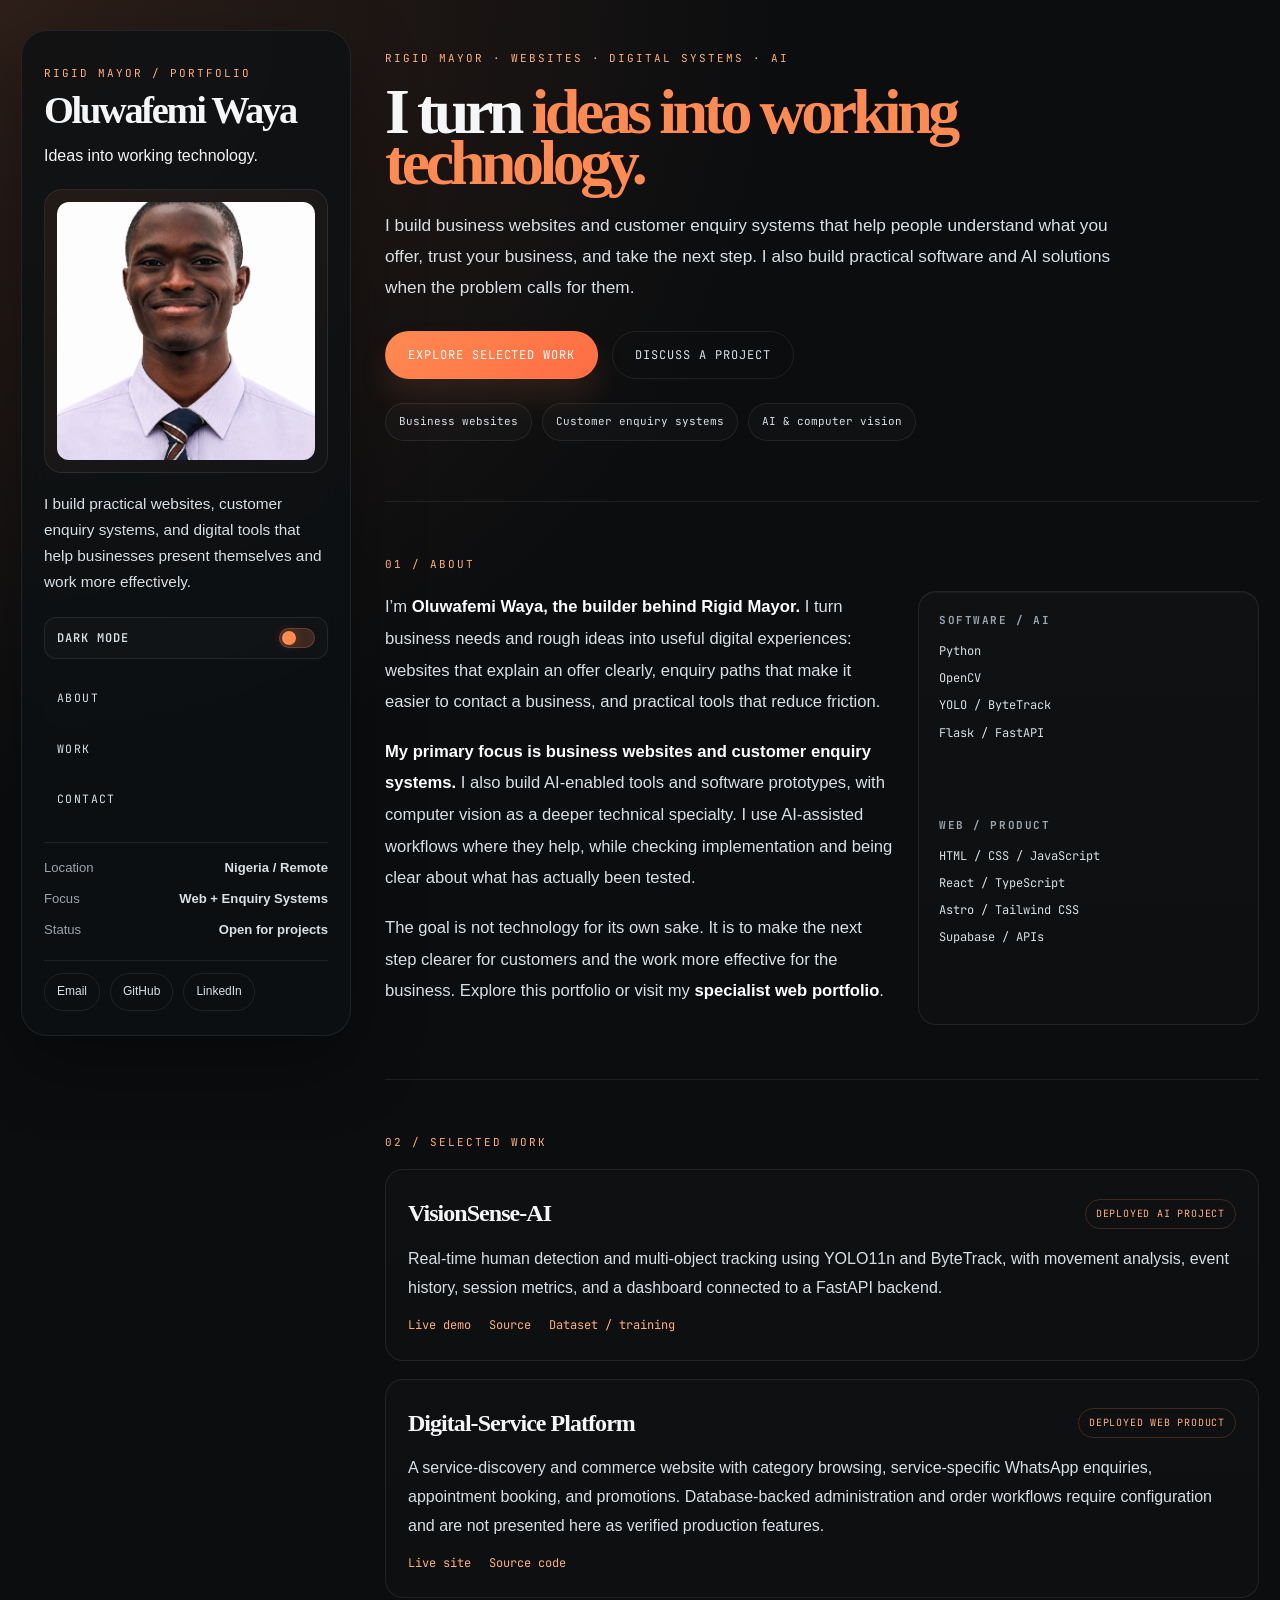
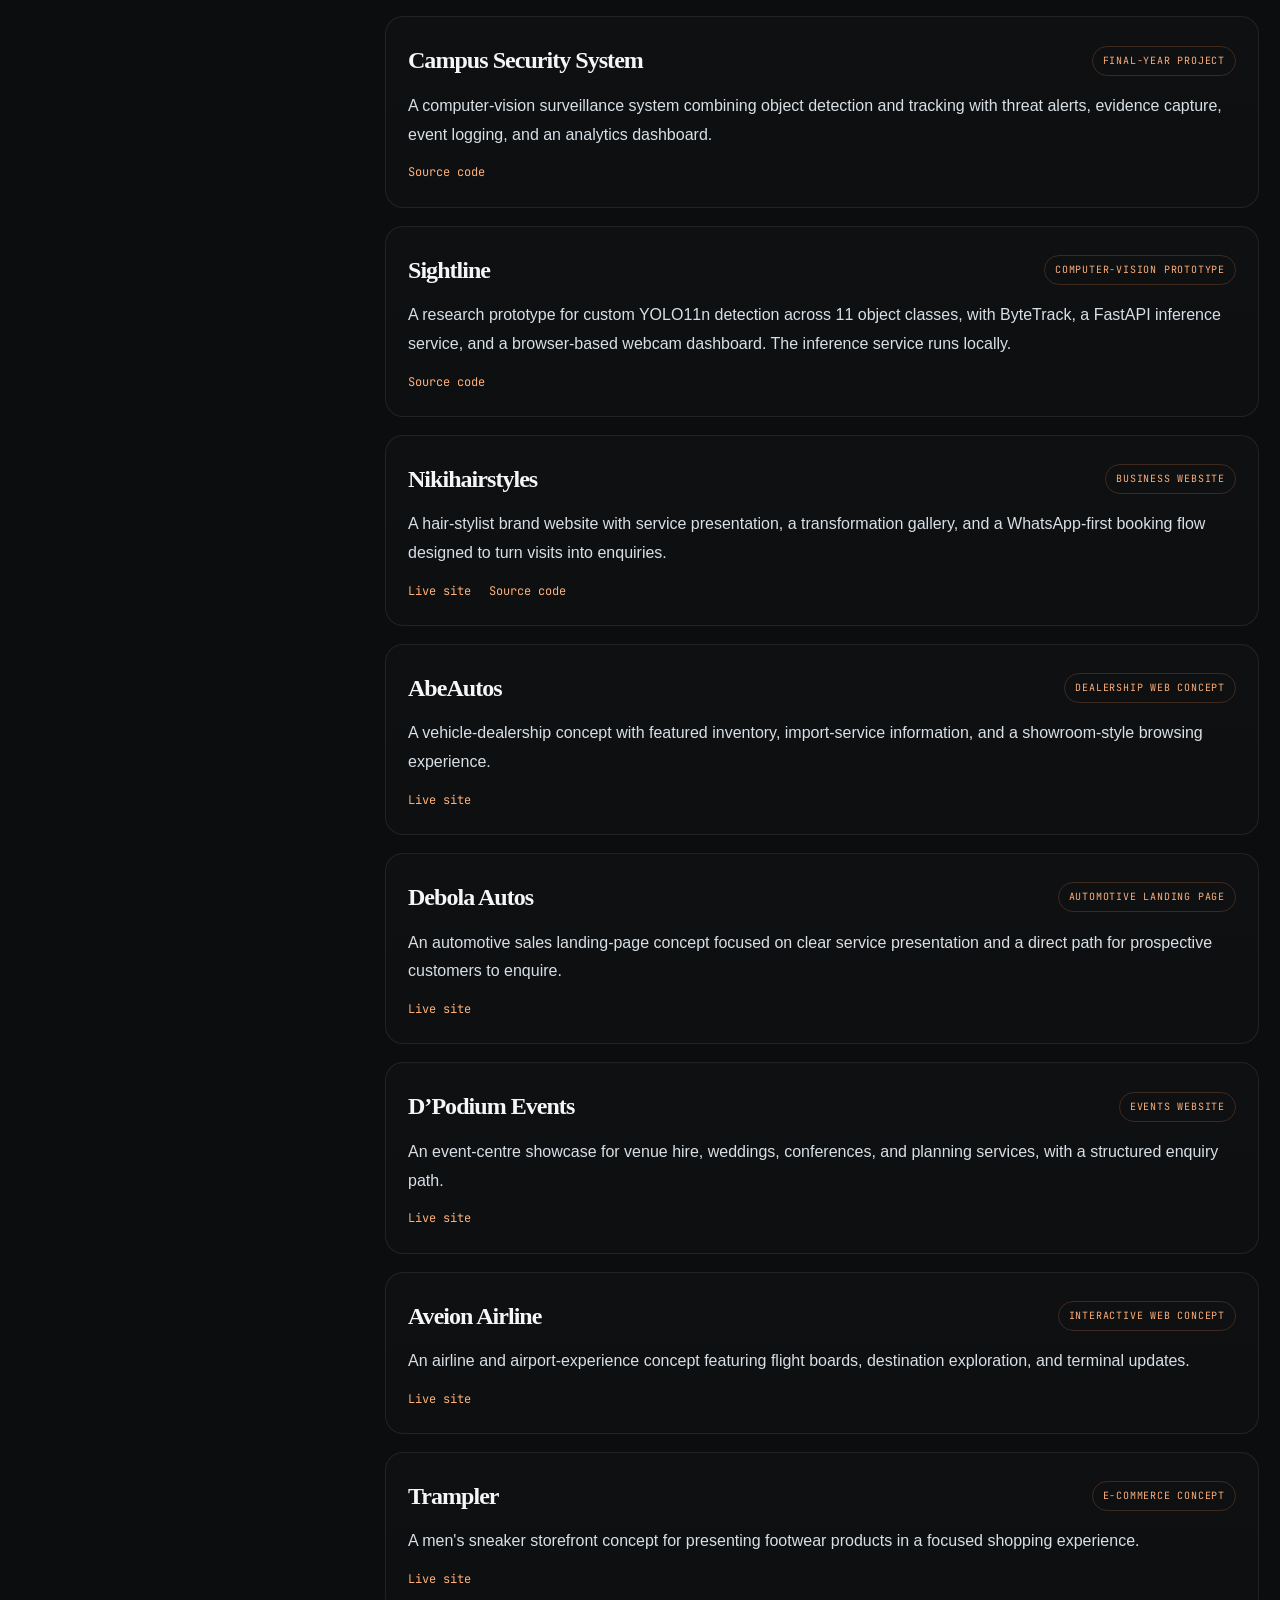
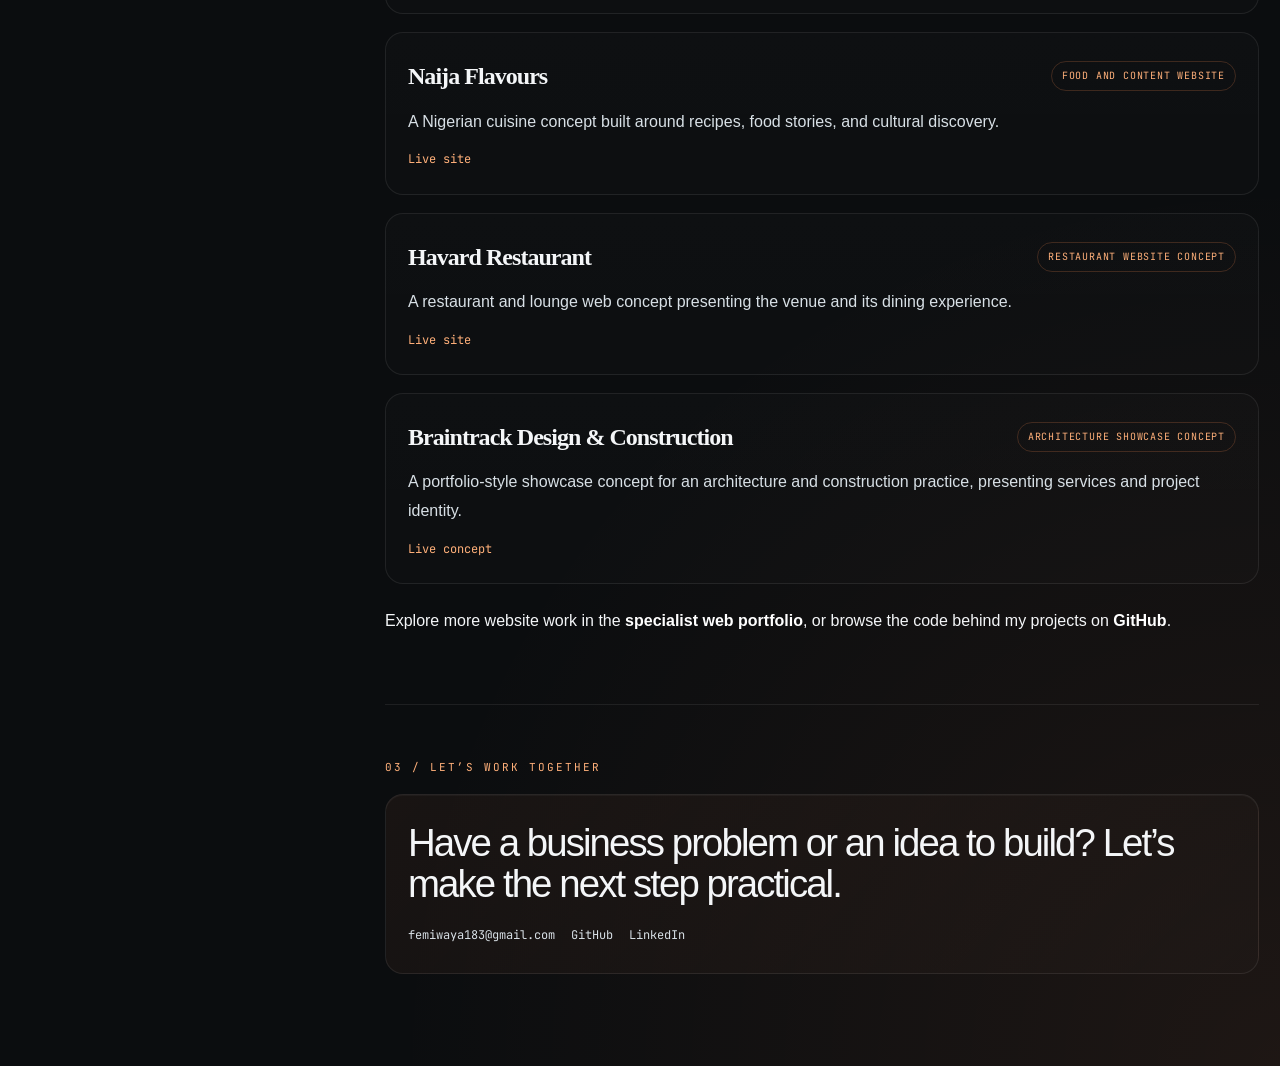
==== index.html @ 667a8fa6 "Refine Rigid Mayor portfolio positioning and brand identity" ====
<!DOCTYPE html>
<html lang="en">
<head>
<meta charset="UTF-8">
<meta name="viewport" content="width=device-width, initial-scale=1.0">
<title>Oluwafemi Waya — Rigid Mayor</title>
<meta name="description" content="Rigid Mayor by Oluwafemi Waya. Practical business websites, customer enquiry systems, automation, and AI-powered software. Ideas into working technology.">
<meta name="theme-color" content="#101113">
<meta property="og:title" content="Rigid Mayor — Ideas into working technology">
<meta property="og:description" content="Business websites, customer enquiry systems, and practical AI software built to solve real problems.">
<meta property="og:type" content="website">
<meta property="og:url" content="https://bloody-noodles.github.io/Rigid-Mayor/">
<link rel="preconnect" href="https://fonts.googleapis.com">
<link rel="preconnect" href="https://fonts.gstatic.com" crossorigin>
<link href="https://fonts.googleapis.com/css2?family=DM+Sans:wght@400;500;600;700;800&family=Space+Grotesk:wght@400;500;600;700&family=JetBrains+Mono:wght@400;500;700&display=swap" rel="stylesheet">
<link rel="stylesheet" href="style.css">
</head>
<body>
  <div class="page-shell">
    <aside class="sidebar reveal">
      <div class="brand-wrap">
        <span class="brand-kicker">Rigid Mayor / Portfolio</span>
        <h1>Oluwafemi Waya</h1>
        <p class="brand-tagline">Ideas into working technology.</p>
      </div>

      <div class="portrait-wrap">
        <img src="file_000000000d8882438aef3fe6b892262a.png" alt="Portrait of Oluwafemi Waya">
      </div>

      <p class="bio">I build practical websites, customer enquiry systems, and digital tools that help businesses present themselves and work more effectively.</p>

      <button class="theme-toggle" type="button" aria-label="Toggle light and dark mode" aria-pressed="false">
        <span class="toggle-label">Dark mode</span>
        <span class="toggle-indicator" aria-hidden="true"></span>
      </button>

      <nav class="side-nav" aria-label="Main navigation">
        <a href="#about">About</a>
        <a href="#work">Work</a>
        <a href="#contact">Contact</a>
      </nav>

      <div class="meta-list">
        <div><span>Location</span><strong>Nigeria / Remote</strong></div>
        <div><span>Focus</span><strong>Web + Enquiry Systems</strong></div>
        <div><span>Status</span><strong>Open for projects</strong></div>
      </div>

      <div class="social-links">
        <a href="mailto:femiwaya183@gmail.com">Email</a>
        <a href="https://github.com/Bloody-noodles" target="_blank" rel="noreferrer">GitHub</a>
        <a href="https://www.linkedin.com/in/oluwafemi-waya-1219a13a2" target="_blank" rel="noreferrer">LinkedIn</a>
      </div>
    </aside>

    <main class="content">
      <section class="hero reveal" id="top">
        <p class="eyebrow">Rigid Mayor · Websites · Digital systems · AI</p>
        <h2>I turn <span class="accent">ideas into working technology.</span></h2>
        <p class="lead">I build business websites and customer enquiry systems that help people understand what you offer, trust your business, and take the next step. I also build practical software and AI solutions when the problem calls for them.</p>
        <div class="cta-row">
          <a class="btn" href="#work">Explore selected work</a>
          <a class="btn secondary" href="#contact">Discuss a project</a>
        </div>
        <div class="focus-row">
          <span>Business websites</span>
          <span>Customer enquiry systems</span>
          <span>AI & computer vision</span>
        </div>
      </section>

      <section id="about" class="reveal">
        <p class="section-tag">01 / About</p>
        <div class="about-grid">
          <div class="about-copy">
            <p>I’m <strong>Oluwafemi Waya, the builder behind Rigid Mayor.</strong> I turn business needs and rough ideas into useful digital experiences: websites that explain an offer clearly, enquiry paths that make it easier to contact a business, and practical tools that reduce friction.</p>
            <p><strong>My primary focus is business websites and customer enquiry systems.</strong> I also build AI-enabled tools and software prototypes, with computer vision as a deeper technical specialty. I use AI-assisted workflows where they help, while checking implementation and being clear about what has actually been tested.</p>
            <p>The goal is not technology for its own sake. It is to make the next step clearer for customers and the work more effective for the business. Explore this portfolio or visit my <a href="https://oluwafemi-murex.vercel.app/" target="_blank" rel="noreferrer"><strong>specialist web portfolio</strong></a>.</p>
          </div>

          <div class="stack-card">
            <div>
              <h3>Software / AI</h3>
              <ul>
                <li>Python</li>
                <li>OpenCV</li>
                <li>YOLO / ByteTrack</li>
                <li>Flask / FastAPI</li>
              </ul>
            </div>
            <div>
              <h3>Web / Product</h3>
              <ul>
                <li>HTML / CSS / JavaScript</li>
                <li>React / TypeScript</li>
                <li>Astro / Tailwind CSS</li>
                <li>Supabase / APIs</li>
              </ul>
            </div>
          </div>
        </div>
      </section>

      <section id="work" class="reveal">
        <p class="section-tag">02 / Selected work</p>
        <div class="work-list">
          <article class="work-card">
            <div class="work-topline">
              <h3>VisionSense-AI</h3>
              <span>Deployed AI project</span>
            </div>
            <p>Real-time human detection and multi-object tracking using YOLO11n and ByteTrack, with movement analysis, event history, session metrics, and a dashboard connected to a FastAPI backend.</p>
            <div class="work-links">
              <a href="https://vision-sense-ai-wine.vercel.app/" target="_blank" rel="noreferrer">Live demo</a>
              <a href="https://github.com/Bloody-noodles/VisionSense-AI" target="_blank" rel="noreferrer">Source</a>
              <a href="https://github.com/Bloody-noodles/Person-Dataset" target="_blank" rel="noreferrer">Dataset / training</a>
            </div>
          </article>

          <article class="work-card">
            <div class="work-topline">
              <h3>Digital-Service Platform</h3>
              <span>Deployed web product</span>
            </div>
            <p>A service-discovery and commerce website with category browsing, service-specific WhatsApp enquiries, appointment booking, and promotions. Database-backed administration and order workflows require configuration and are not presented here as verified production features.</p>
            <div class="work-links">
              <a href="https://dee-faith-pride.vercel.app/" target="_blank" rel="noreferrer">Live site</a>
              <a href="https://github.com/Bloody-noodles/Digital-Service-Commercial-Website" target="_blank" rel="noreferrer">Source code</a>
            </div>
          </article>

          <article class="work-card">
            <div class="work-topline">
              <h3>Campus Security System</h3>
              <span>Final-year project</span>
            </div>
            <p>A computer-vision surveillance system combining object detection and tracking with threat alerts, evidence capture, event logging, and an analytics dashboard.</p>
            <div class="work-links">
              <a href="https://github.com/Bloody-noodles/RealTime_Campus_Security_System" target="_blank" rel="noreferrer">Source code</a>
            </div>
          </article>

          <article class="work-card">
            <div class="work-topline">
              <h3>Sightline</h3>
              <span>Computer-vision prototype</span>
            </div>
            <p>A research prototype for custom YOLO11n detection across 11 object classes, with ByteTrack, a FastAPI inference service, and a browser-based webcam dashboard. The inference service runs locally.</p>
            <div class="work-links">
              <a href="https://github.com/Bloody-noodles/Sightline" target="_blank" rel="noreferrer">Source code</a>
            </div>
          </article>

          <article class="work-card">
            <div class="work-topline">
              <h3>Nikihairstyles</h3>
              <span>Business website</span>
            </div>
            <p>A hair-stylist brand website with service presentation, a transformation gallery, and a WhatsApp-first booking flow designed to turn visits into enquiries.</p>
            <div class="work-links">
              <a href="https://nikkihair.netlify.app/" target="_blank" rel="noreferrer">Live site</a>
              <a href="https://github.com/Bloody-noodles/nikkihair" target="_blank" rel="noreferrer">Source code</a>
            </div>
          </article>

          <article class="work-card">
            <div class="work-topline">
              <h3>AbeAutos</h3>
              <span>Dealership web concept</span>
            </div>
            <p>A vehicle-dealership concept with featured inventory, import-service information, and a showroom-style browsing experience.</p>
            <div class="work-links">
              <a href="https://abegautos.lovable.app/" target="_blank" rel="noreferrer">Live site</a>
            </div>
          </article>

          <article class="work-card">
            <div class="work-topline">
              <h3>Debola Autos</h3>
              <span>Automotive landing page</span>
            </div>
            <p>An automotive sales landing-page concept focused on clear service presentation and a direct path for prospective customers to enquire.</p>
            <div class="work-links">
              <a href="https://debola-autos.netlify.app/" target="_blank" rel="noreferrer">Live site</a>
            </div>
          </article>

          <article class="work-card">
            <div class="work-topline">
              <h3>D’Podium Events</h3>
              <span>Events website</span>
            </div>
            <p>An event-centre showcase for venue hire, weddings, conferences, and planning services, with a structured enquiry path.</p>
            <div class="work-links">
              <a href="https://dpodium.netlify.app/" target="_blank" rel="noreferrer">Live site</a>
            </div>
          </article>

          <article class="work-card">
            <div class="work-topline">
              <h3>Aveion Airline</h3>
              <span>Interactive web concept</span>
            </div>
            <p>An airline and airport-experience concept featuring flight boards, destination exploration, and terminal updates.</p>
            <div class="work-links">
              <a href="https://aveion-airline.netlify.app/" target="_blank" rel="noreferrer">Live site</a>
            </div>
          </article>

          <article class="work-card">
            <div class="work-topline">
              <h3>Trampler</h3>
              <span>E-commerce concept</span>
            </div>
            <p>A men's sneaker storefront concept for presenting footwear products in a focused shopping experience.</p>
            <div class="work-links">
              <a href="https://trampler.netlify.app/" target="_blank" rel="noreferrer">Live site</a>
            </div>
          </article>

          <article class="work-card">
            <div class="work-topline">
              <h3>Naija Flavours</h3>
              <span>Food and content website</span>
            </div>
            <p>A Nigerian cuisine concept built around recipes, food stories, and cultural discovery.</p>
            <div class="work-links">
              <a href="https://naija-flavours.netlify.app/" target="_blank" rel="noreferrer">Live site</a>
            </div>
          </article>

          <article class="work-card">
            <div class="work-topline">
              <h3>Havard Restaurant</h3>
              <span>Restaurant website concept</span>
            </div>
            <p>A restaurant and lounge web concept presenting the venue and its dining experience.</p>
            <div class="work-links">
              <a href="https://havardresturant.netlify.app/" target="_blank" rel="noreferrer">Live site</a>
            </div>
          </article>

          <article class="work-card">
            <div class="work-topline">
              <h3>Braintrack Design & Construction</h3>
              <span>Architecture showcase concept</span>
            </div>
            <p>A portfolio-style showcase concept for an architecture and construction practice, presenting services and project identity.</p>
            <div class="work-links">
              <a href="https://braintrack-architect-showcase.lovable.app/" target="_blank" rel="noreferrer">Live concept</a>
            </div>
          </article>
        </div>
        <p class="about-copy" style="margin-top: 1.5rem;">Explore more website work in the <a href="https://oluwafemi-murex.vercel.app/" target="_blank" rel="noreferrer"><strong>specialist web portfolio</strong></a>, or browse the code behind my projects on <a href="https://github.com/Bloody-noodles" target="_blank" rel="noreferrer"><strong>GitHub</strong></a>.</p>
      </section>

      <section id="contact" class="reveal">
        <p class="section-tag">03 / Let’s work together</p>
        <div class="contact-box">
          <div>
            <p class="contact-head">Have a business problem or an idea to build? Let’s make the next step practical.</p>
          </div>
          <div class="contact-links">
            <a href="mailto:femiwaya183@gmail.com">femiwaya183@gmail.com</a>
            <a href="https://github.com/Bloody-noodles" target="_blank" rel="noreferrer">GitHub</a>
            <a href="https://www.linkedin.com/in/oluwafemi-waya-1219a13a2" target="_blank" rel="noreferrer">LinkedIn</a>
          </div>
        </div>
      </section>
    </main>
  </div>

  <script>
    const revealItems = document.querySelectorAll('.reveal');
    const observer = new IntersectionObserver((entries) => {
      entries.forEach((entry) => {
        if (entry.isIntersecting) {
          entry.target.classList.add('visible');
          observer.unobserve(entry.target);
        }
      });
    }, { threshold: 0.15 });

    revealItems.forEach((item) => observer.observe(item));

    const navLinks = document.querySelectorAll('.side-nav a');
    const sections = document.querySelectorAll('main section[id]');
    const navObserver = new IntersectionObserver((entries) => {
      entries.forEach((entry) => {
        if (!entry.isIntersecting) return;
        navLinks.forEach((link) => {
          const active = link.getAttribute('href') === '#' + entry.target.id;
          link.classList.toggle('active', active);
        });
      });
    }, { threshold: 0.45, rootMargin: '-15% 0px -35% 0px' });

    sections.forEach((section) => navObserver.observe(section));

    const themeToggle = document.querySelector('.theme-toggle');
    const toggleLabel = document.querySelector('.toggle-label');

    const applyTheme = (theme) => {
      const isLight = theme === 'light';
      document.body.dataset.theme = theme;
      themeToggle.setAttribute('aria-pressed', String(isLight));
      toggleLabel.textContent = isLight ? 'Light mode' : 'Dark mode';
      localStorage.setItem('portfolio-theme', theme);
    };

    const savedTheme = localStorage.getItem('portfolio-theme');
    applyTheme(savedTheme || 'dark');

    themeToggle.addEventListener('click', () => {
      const nextTheme = document.body.dataset.theme === 'light' ? 'dark' : 'light';
      applyTheme(nextTheme);
    });
  </script>
</body>
</html>
---- style.css ----
* {
  box-sizing: border-box;
}

:root {
  --bg: #0b0d0f;
  --bg-2: #11171a;
  --panel: #141b1f;
  --panel-soft: #1b2329;
  --line: rgba(255, 255, 255, 0.08);
  --text: #f4f6f8;
  --text-soft: #d8e0e6;
  --text-faint: #9aa5af;
  --accent: #ff8a52;
  --accent-strong: #ffb07a;
  --shadow: rgba(0, 0, 0, 0.34);
  --mono: 'JetBrains Mono', monospace;
  --sans: 'Manrope', sans-serif;
  --display: 'Cormorant Garamond', serif;
}

body[data-theme='light'] {
  --bg: #f5efe9;
  --bg-2: #f8f3ee;
  --panel: #f9f4ef;
  --panel-soft: #f3eadf;
  --line: rgba(53, 39, 28, 0.1);
  --text: #1d1a18;
  --text-soft: #403a35;
  --text-faint: #726a64;
  --accent: #d3632b;
  --accent-strong: #b9895a;
  --shadow: rgba(62, 40, 24, 0.12);
}

html {
  scroll-behavior: smooth;
}

body {
  margin: 0;
  font-family: var(--sans);
  background:
    radial-gradient(circle at top left, rgba(255, 138, 82, 0.14), transparent 18%),
    radial-gradient(circle at bottom right, rgba(255, 138, 82, 0.08), transparent 20%),
    var(--bg);
  color: var(--text);
  line-height: 1.6;
  transition: background 0.25s ease, color 0.25s ease;
}

a {
  color: inherit;
  text-decoration: none;
}

img {
  max-width: 100%;
  display: block;
}

::selection {
  background: rgba(255, 138, 82, 0.35);
  color: white;
}

.page-shell {
  width: min(1360px, calc(100% - 42px));
  margin: 30px auto;
  display: grid;
  grid-template-columns: 330px minmax(0, 1fr);
  gap: 34px;
}

.sidebar {
  position: sticky;
  top: 28px;
  height: fit-content;
  padding: 28px 22px 24px;
  background: rgba(13, 17, 19, 0.8);
  border: 1px solid var(--line);
  border-radius: 26px;
  box-shadow: 0 28px 70px var(--shadow);
  backdrop-filter: blur(12px);
  transition: background 0.25s ease, border-color 0.25s ease;
}

body[data-theme='light'] .sidebar {
  background: rgba(255, 255, 255, 0.42);
}

.brand-wrap {
  margin-bottom: 20px;
}

.brand-kicker {
  display: inline-block;
  margin-bottom: 10px;
  color: var(--accent-strong);
  font-size: 11px;
  letter-spacing: 0.18em;
  text-transform: uppercase;
  font-family: var(--mono);
}

.brand-wrap h1 {
  margin: 0;
  font-size: clamp(2.4rem, 2.3vw, 3.1rem);
  line-height: 0.9;
  letter-spacing: -0.06em;
  font-family: var(--display);
  font-weight: 600;
}

.portrait-wrap {
  padding: 12px;
  border-radius: 18px;
  border: 1px solid var(--line);
  background: linear-gradient(135deg, rgba(255, 138, 82, 0.08), rgba(255, 255, 255, 0.02));
  margin-bottom: 18px;
}

.portrait-wrap img {
  width: 100%;
  aspect-ratio: 1;
  object-fit: cover;
  border-radius: 12px;
}

.bio {
  margin: 0 0 22px;
  color: var(--text-soft);
  font-size: 0.96rem;
  line-height: 1.7;
}

.theme-toggle {
  width: 100%;
  display: flex;
  align-items: center;
  justify-content: space-between;
  gap: 12px;
  margin: 0 0 18px;
  padding: 10px 12px;
  border: 1px solid var(--line);
  border-radius: 12px;
  background: rgba(255, 255, 255, 0.02);
  color: var(--text-soft);
  font: 600 12px/1 var(--mono);
  letter-spacing: 0.08em;
  text-transform: uppercase;
  cursor: pointer;
  transition: border-color 0.2s ease, transform 0.2s ease;
}

.theme-toggle:hover {
  border-color: rgba(255, 138, 82, 0.25);
  transform: translateY(-1px);
}

.toggle-indicator {
  position: relative;
  width: 36px;
  height: 20px;
  border-radius: 999px;
  background: rgba(255, 138, 82, 0.18);
  border: 1px solid rgba(255, 138, 82, 0.24);
}

.toggle-indicator::before {
  content: '';
  position: absolute;
  top: 2px;
  left: 2px;
  width: 14px;
  height: 14px;
  border-radius: 50%;
  background: var(--accent);
  box-shadow: 0 0 12px rgba(255, 138, 82, 0.25);
  transition: transform 0.2s ease;
}

body[data-theme='light'] .toggle-indicator::before {
  transform: translateX(15px);
}

.side-nav {
  display: flex;
  flex-direction: column;
  gap: 8px;
  margin-bottom: 22px;
}

.side-nav a {
  padding: 11px 12px;
  border-radius: 10px;
  color: var(--text-soft);
  border: 1px solid transparent;
  font-family: var(--mono);
  font-size: 11.5px;
  letter-spacing: 0.12em;
  text-transform: uppercase;
  transition: 0.2s ease;
}

.side-nav a:hover,
.side-nav a.active {
  color: white;
  border-color: rgba(255, 138, 82, 0.2);
  background: rgba(255, 138, 82, 0.03);
}

.meta-list {
  display: grid;
  gap: 10px;
  padding-top: 14px;
  border-top: 1px solid var(--line);
  margin-bottom: 20px;
}

.meta-list div {
  display: flex;
  justify-content: space-between;
  gap: 12px;
  font-size: 0.82rem;
  color: var(--text-faint);
}

.meta-list strong {
  color: var(--text-soft);
  font-weight: 600;
}

.social-links {
  display: flex;
  gap: 10px;
  flex-wrap: wrap;
  padding-top: 12px;
  border-top: 1px solid var(--line);
}

.social-links a {
  border: 1px solid var(--line);
  border-radius: 999px;
  padding: 8px 12px;
  font-size: 12px;
  color: var(--text-soft);
  transition: 0.2s ease;
}

.social-links a:hover {
  border-color: rgba(255, 138, 82, 0.35);
  color: white;
}

.content {
  padding: 8px 0;
}

.content section {
  padding: 54px 0;
  border-top: 1px solid var(--line);
}

.content section:first-child {
  border-top: none;
  padding-top: 12px;
}

.hero {
  padding-bottom: 60px !important;
}

.eyebrow,
.section-tag {
  margin: 0 0 18px;
  font-size: 11px;
  letter-spacing: 0.18em;
  text-transform: uppercase;
  color: var(--accent-strong);
  font-family: var(--mono);
}

.hero h2 {
  margin: 0;
  max-width: 820px;
  font-size: clamp(3.2rem, 5vw, 5.6rem);
  line-height: 0.8;
  letter-spacing: -0.07em;
  font-family: var(--display);
  font-weight: 600;
}

.hero h2 .accent {
  color: var(--accent);
}

.lead {
  max-width: 760px;
  margin-top: 22px;
  margin-bottom: 28px;
  color: var(--text-soft);
  font-size: 1.08rem;
  line-height: 1.8;
}

.cta-row {
  display: flex;
  flex-wrap: wrap;
  gap: 14px;
  margin-bottom: 24px;
}

.btn {
  display: inline-flex;
  align-items: center;
  justify-content: center;
  min-height: 48px;
  padding: 0 22px;
  border-radius: 999px;
  border: 1px solid rgba(255, 138, 82, 0.3);
  background: linear-gradient(135deg, var(--accent), #ff6c42);
  color: white;
  font-family: var(--mono);
  font-size: 12px;
  letter-spacing: 0.08em;
  text-transform: uppercase;
  box-shadow: 0 18px 30px rgba(255, 138, 82, 0.12);
}

.btn.secondary {
  background: transparent;
  border-color: var(--line);
  color: var(--text-soft);
  box-shadow: none;
}

.focus-row {
  display: flex;
  gap: 10px;
  flex-wrap: wrap;
}

.focus-row span {
  padding: 9px 13px;
  border-radius: 999px;
  background: rgba(255, 255, 255, 0.02);
  border: 1px solid var(--line);
  color: var(--text-soft);
  font-family: var(--mono);
  font-size: 11px;
}

.about-grid {
  display: grid;
  grid-template-columns: 1.2fr 0.8fr;
  gap: 22px;
}

.about-copy p {
  margin: 0 0 18px;
  color: var(--text-soft);
  font-size: 1.04rem;
  line-height: 1.9;
}

.about-copy strong {
  color: white;
}

.stack-card {
  display: grid;
  gap: 18px;
  padding: 20px;
  border: 1px solid var(--line);
  border-radius: 18px;
  background: linear-gradient(180deg, rgba(255,255,255,0.02), rgba(255,255,255,0.01));
  box-shadow: inset 0 1px 0 rgba(255,255,255,0.04);
}

.stack-card h3 {
  margin: 0 0 12px;
  font-size: 11px;
  letter-spacing: 0.14em;
  text-transform: uppercase;
  color: var(--text-faint);
  font-family: var(--mono);
}

.stack-card ul {
  list-style: none;
  padding: 0;
  margin: 0;
  display: grid;
  gap: 8px;
}

.stack-card li {
  color: var(--text-soft);
  font-family: var(--mono);
  font-size: 12px;
}

.work-list {
  display: grid;
  gap: 18px;
}

.work-card {
  padding: 24px 22px;
  border-radius: 18px;
  border: 1px solid var(--line);
  background: linear-gradient(180deg, rgba(255,255,255,0.015), rgba(255,255,255,0.01));
  transition: transform 0.2s ease, border-color 0.2s ease, box-shadow 0.2s ease;
}

.work-card:hover {
  transform: translateY(-3px);
  border-color: rgba(255, 138, 82, 0.24);
  box-shadow: 0 20px 32px rgba(0, 0, 0, 0.1);
}

.work-topline {
  display: flex;
  justify-content: space-between;
  gap: 12px;
  align-items: center;
  margin-bottom: 12px;
}

.work-topline h3 {
  margin: 0;
  font-size: 1.5rem;
  letter-spacing: -0.04em;
  font-family: var(--display);
  font-weight: 600;
}

.work-topline span {
  padding: 6px 10px;
  border: 1px solid rgba(255, 138, 82, 0.2);
  border-radius: 999px;
  color: var(--accent-strong);
  font-size: 10px;
  letter-spacing: 0.08em;
  text-transform: uppercase;
  font-family: var(--mono);
}

.work-card p {
  margin: 0 0 14px;
  color: var(--text-soft);
  line-height: 1.8;
}

.work-links {
  display: flex;
  flex-wrap: wrap;
  gap: 18px;
  font-family: var(--mono);
  font-size: 12px;
}

.work-links a {
  color: var(--accent-strong);
}

body[data-theme='light'] .contact-box,
body[data-theme='light'] .work-card,
body[data-theme='light'] .stack-card,
body[data-theme='light'] .focus-row span,
body[data-theme='light'] .social-links a,
body[data-theme='light'] .side-nav a,
body[data-theme='light'] .theme-toggle {
  background: rgba(255, 255, 255, 0.32);
}

.contact-box {
  display: flex;
  justify-content: space-between;
  align-items: center;
  gap: 22px;
  flex-wrap: wrap;
  padding: 28px 22px;
  border: 1px solid var(--line);
  border-radius: 18px;
  background: linear-gradient(135deg, rgba(255, 138, 82, 0.06), rgba(255,255,255,0.01));
  box-shadow: inset 0 1px 0 rgba(255,255,255,0.04);
}

.contact-head {
  margin: 0;
  font-size: clamp(1.6rem, 3vw, 2.5rem);
  line-height: 1.05;
  letter-spacing: -0.05em;
}

.contact-links {
  display: flex;
  flex-wrap: wrap;
  gap: 16px;
  font-family: var(--mono);
  font-size: 12px;
  color: var(--text-soft);
}

.contact-links a {
  color: var(--text-soft);
}

.reveal {
  opacity: 0;
  transform: translateY(20px);
  transition: opacity 0.6s ease, transform 0.6s ease;
}

.reveal.visible {
  opacity: 1;
  transform: translateY(0);
}

@media (max-width: 980px) {
  .page-shell {
    grid-template-columns: 1fr;
  }

  .sidebar {
    position: relative;
    top: 0;
  }
}

@media (max-width: 680px) {
  .page-shell {
    width: min(100% - 22px, 100%);
    margin: 18px auto 40px;
  }

  .sidebar,
  .content section {
    padding-left: 16px;
    padding-right: 16px;
  }

  .hero h2 {
    font-size: 2.5rem;
  }

  .about-grid {
    grid-template-columns: 1fr;
  }
}
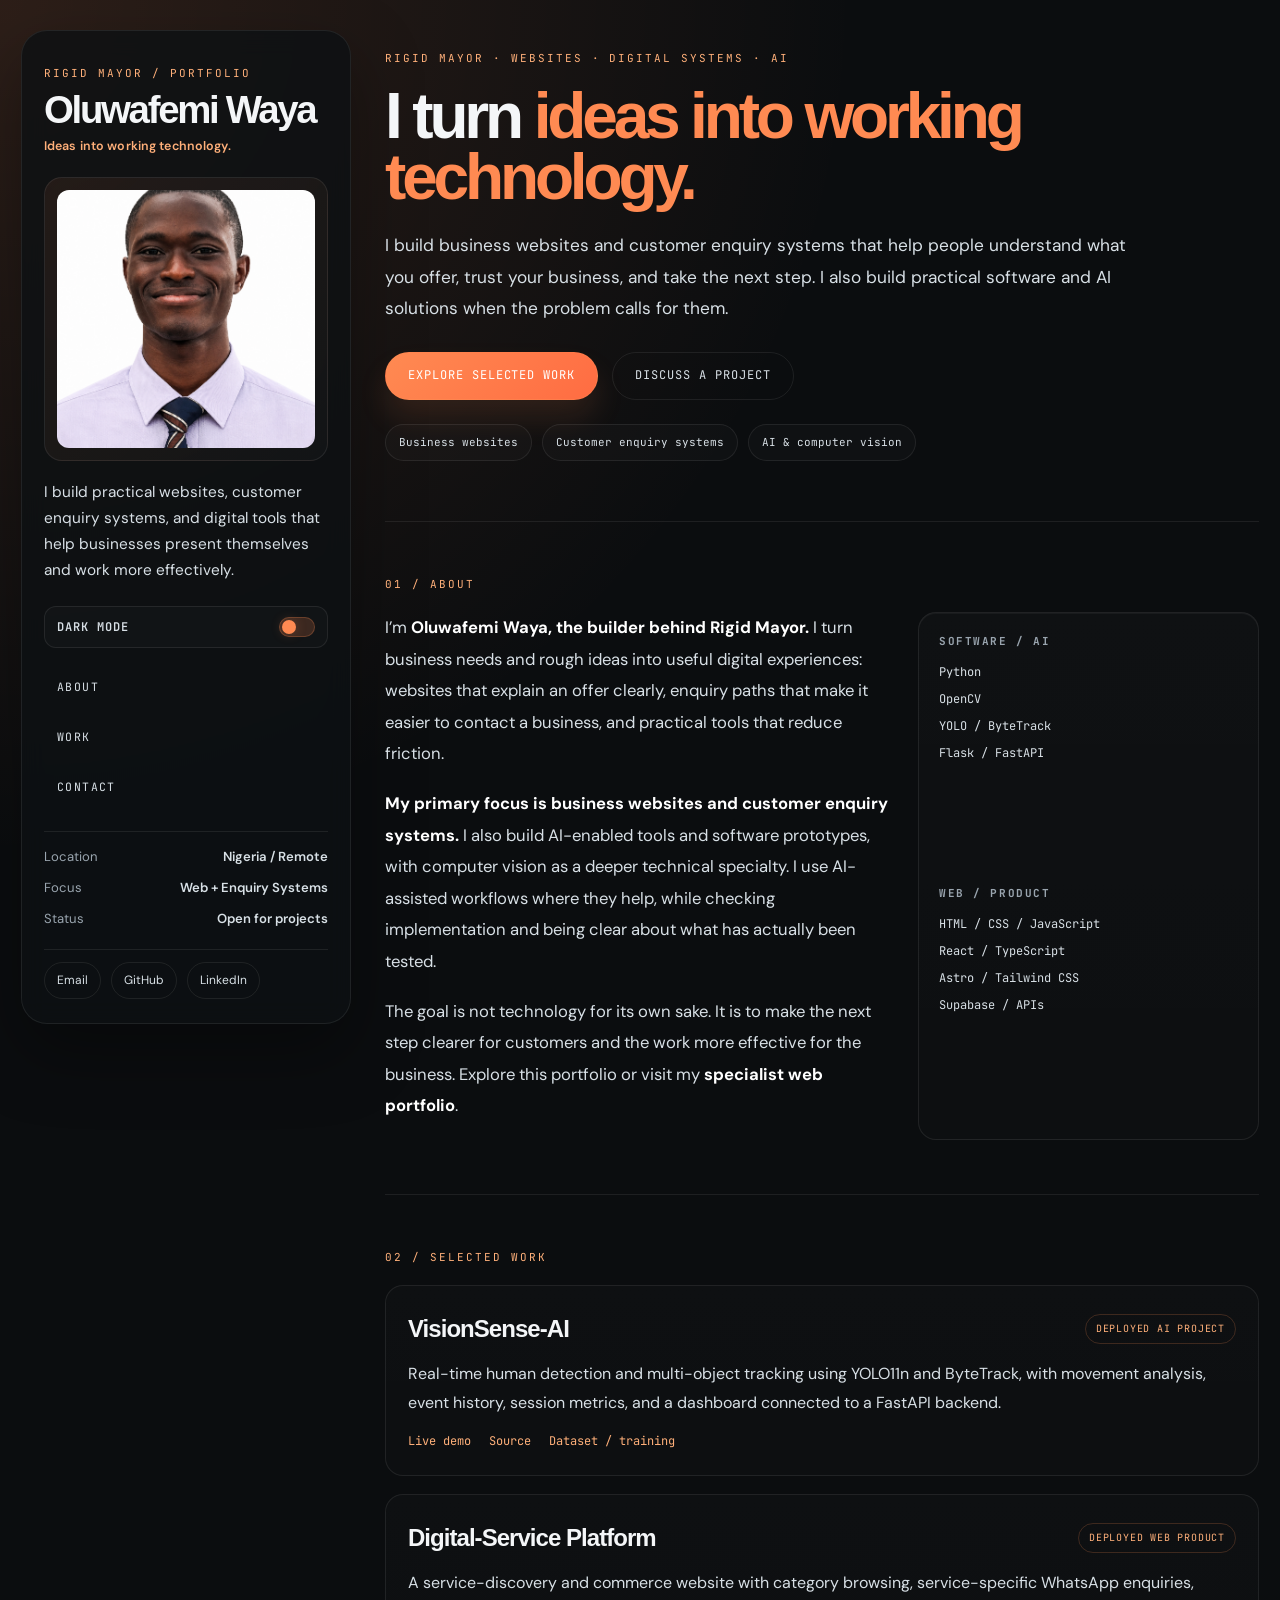
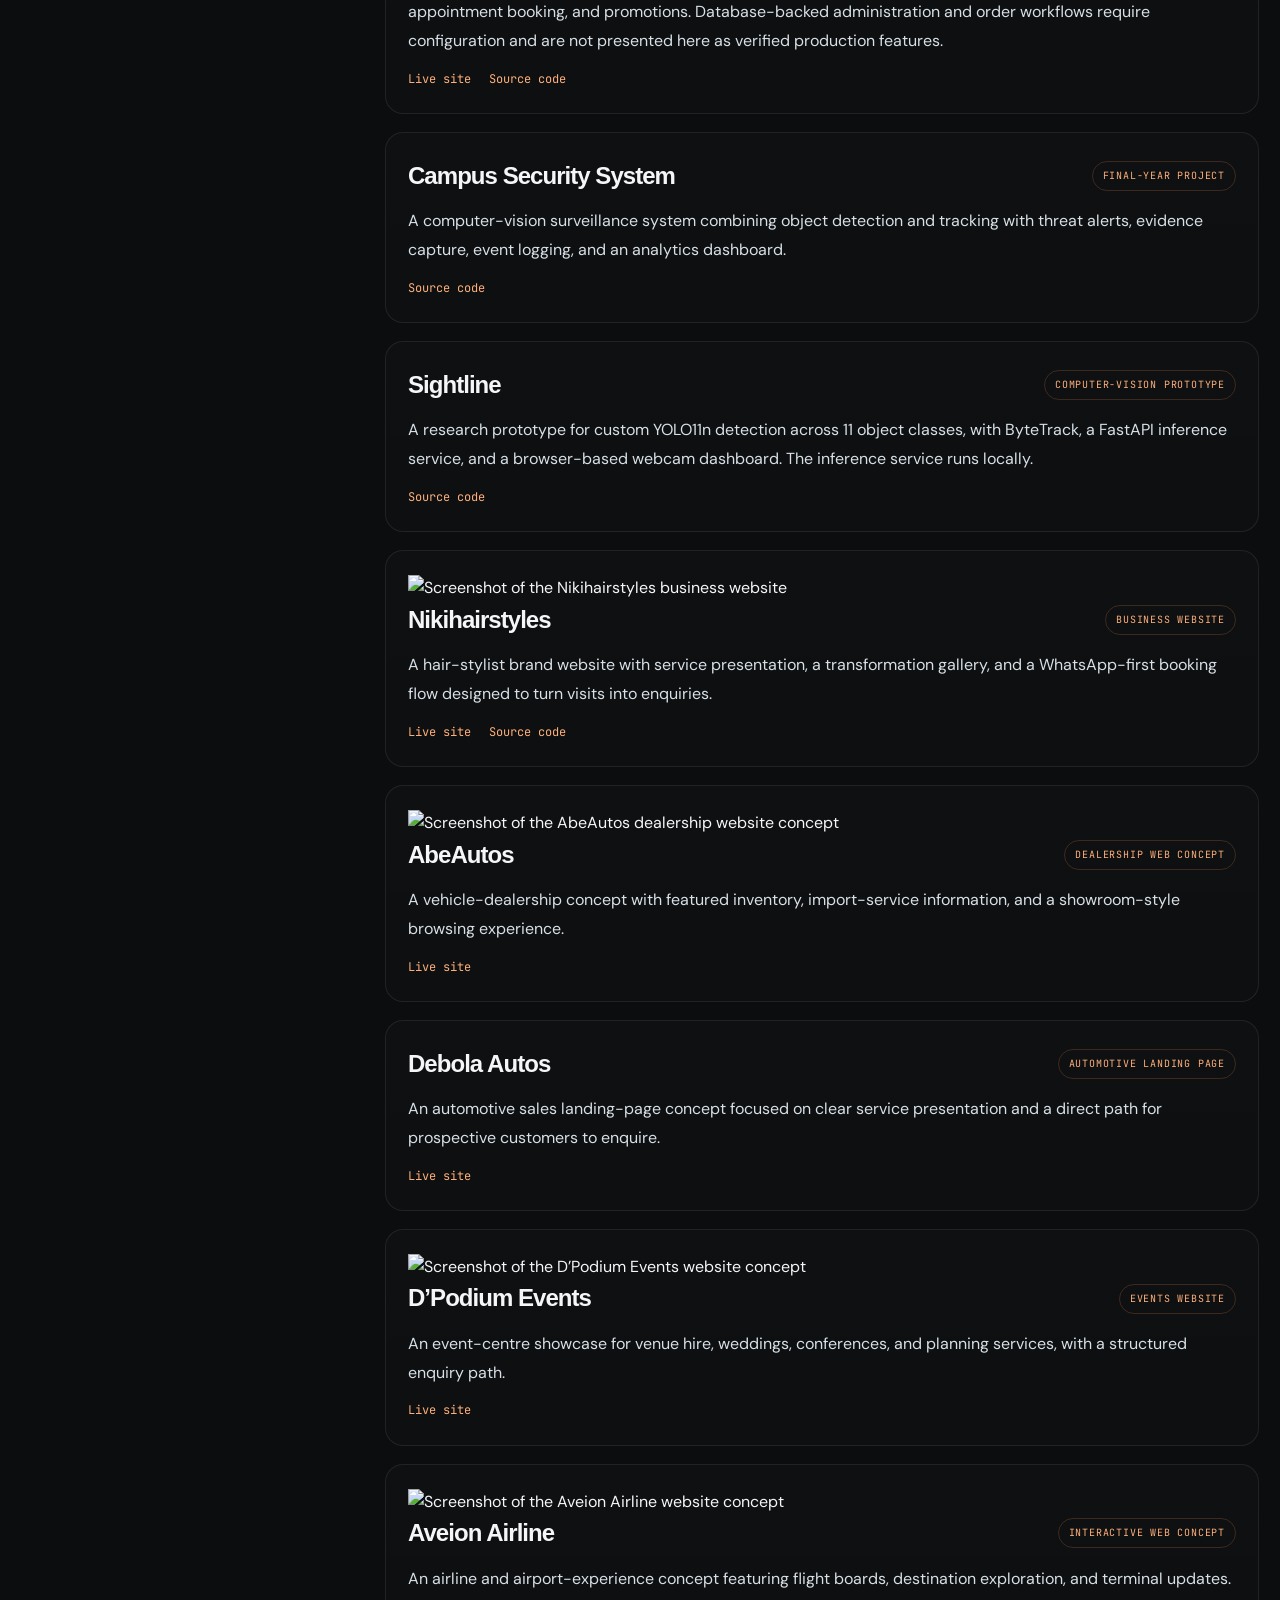
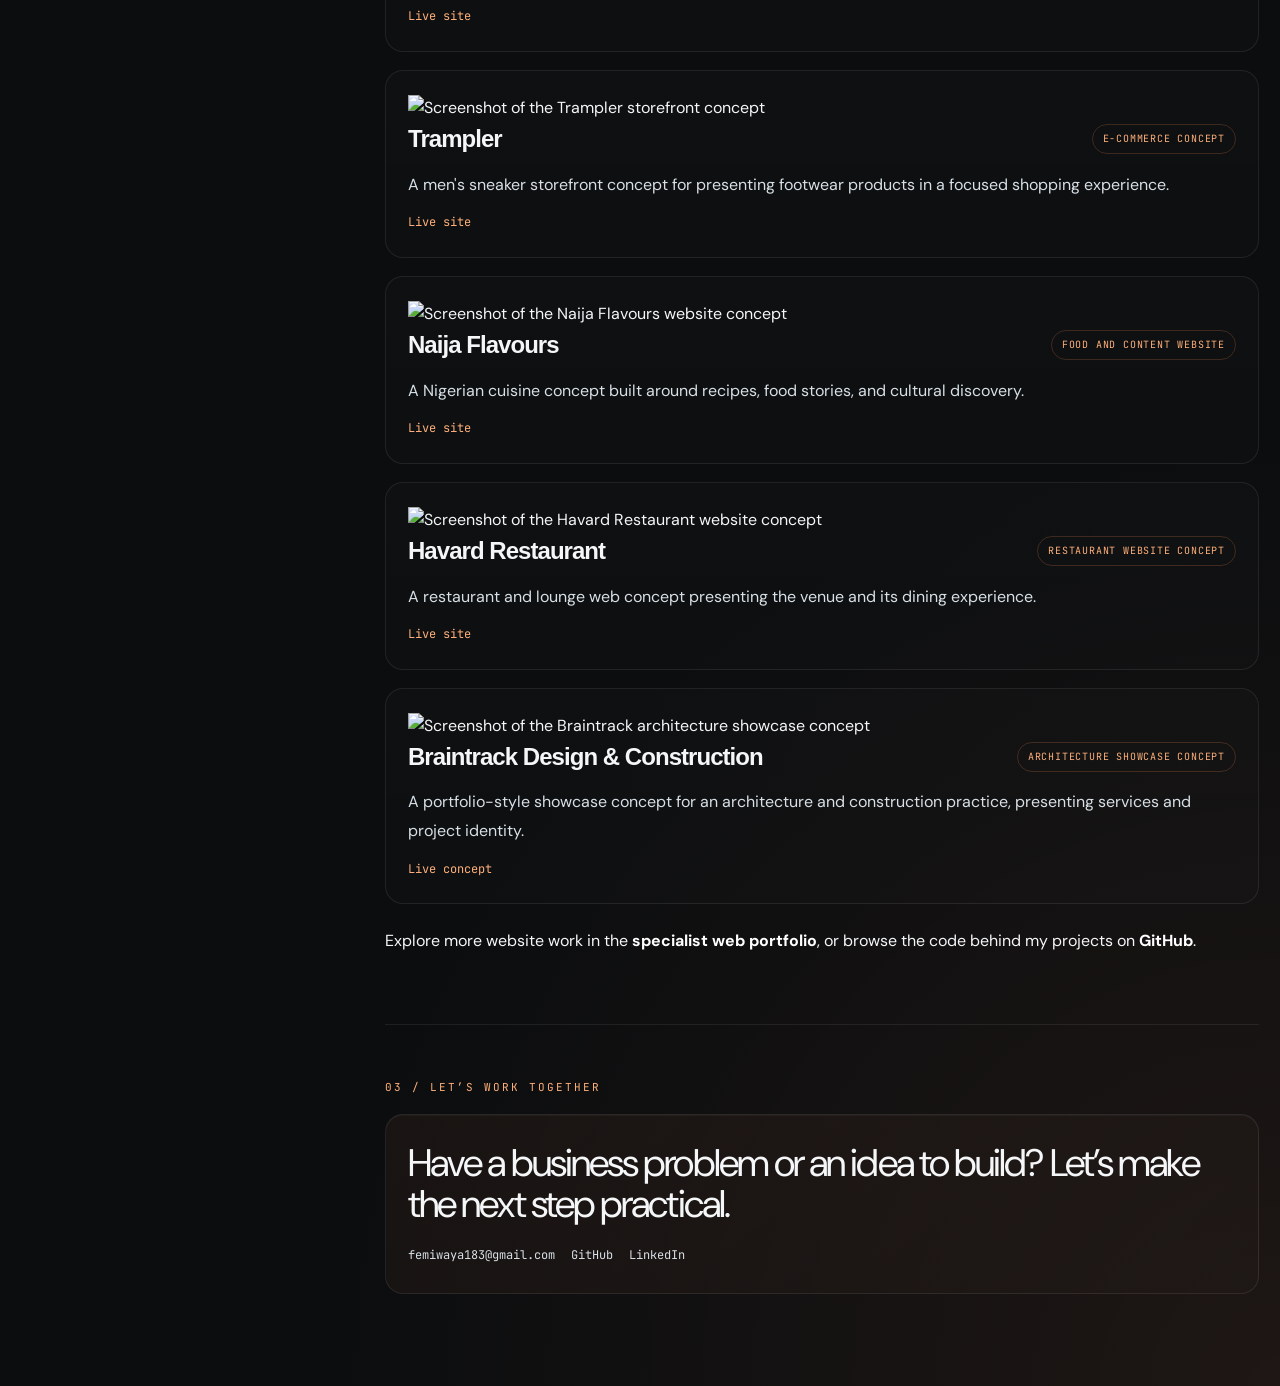
==== commit cf8bdb7b: "Add real project screenshots to selected work cards" ====
--- a/index.html
+++ b/index.html
@@ -153,7 +153,8 @@
           </article>
 
           <article class="work-card">
-            <div class="work-topline">
+            <img class="work-image" src="https://raw.githubusercontent.com/Bloody-noodles/Oluwafemi/main/public/images/work-nikkihair.png" alt="Screenshot of the Nikihairstyles business website" loading="lazy" decoding="async">
+              <div class="work-topline">
               <h3>Nikihairstyles</h3>
               <span>Business website</span>
             </div>
@@ -165,7 +166,8 @@
           </article>
 
           <article class="work-card">
-            <div class="work-topline">
+            <img class="work-image" src="https://raw.githubusercontent.com/Bloody-noodles/Oluwafemi/main/public/images/work-abegautos.png" alt="Screenshot of the AbeAutos dealership website concept" loading="lazy" decoding="async">
+              <div class="work-topline">
               <h3>AbeAutos</h3>
               <span>Dealership web concept</span>
             </div>
@@ -187,7 +189,8 @@
           </article>
 
           <article class="work-card">
-            <div class="work-topline">
+            <img class="work-image" src="https://raw.githubusercontent.com/Bloody-noodles/Oluwafemi/main/public/images/work-dpodium.png" alt="Screenshot of the D’Podium Events website concept" loading="lazy" decoding="async">
+              <div class="work-topline">
               <h3>D’Podium Events</h3>
               <span>Events website</span>
             </div>
@@ -198,7 +201,8 @@
           </article>
 
           <article class="work-card">
-            <div class="work-topline">
+            <img class="work-image" src="https://raw.githubusercontent.com/Bloody-noodles/Oluwafemi/main/public/images/work-aveion.png" alt="Screenshot of the Aveion Airline website concept" loading="lazy" decoding="async">
+              <div class="work-topline">
               <h3>Aveion Airline</h3>
               <span>Interactive web concept</span>
             </div>
@@ -209,7 +213,8 @@
           </article>
 
           <article class="work-card">
-            <div class="work-topline">
+            <img class="work-image" src="https://raw.githubusercontent.com/Bloody-noodles/Oluwafemi/main/public/images/work-trampler.png" alt="Screenshot of the Trampler storefront concept" loading="lazy" decoding="async">
+              <div class="work-topline">
               <h3>Trampler</h3>
               <span>E-commerce concept</span>
             </div>
@@ -220,7 +225,8 @@
           </article>
 
           <article class="work-card">
-            <div class="work-topline">
+            <img class="work-image" src="https://raw.githubusercontent.com/Bloody-noodles/Oluwafemi/main/public/images/work-naija.png" alt="Screenshot of the Naija Flavours website concept" loading="lazy" decoding="async">
+              <div class="work-topline">
               <h3>Naija Flavours</h3>
               <span>Food and content website</span>
             </div>
@@ -231,7 +237,8 @@
           </article>
 
           <article class="work-card">
-            <div class="work-topline">
+            <img class="work-image" src="https://raw.githubusercontent.com/Bloody-noodles/Oluwafemi/main/public/images/work-havard.png" alt="Screenshot of the Havard Restaurant website concept" loading="lazy" decoding="async">
+              <div class="work-topline">
               <h3>Havard Restaurant</h3>
               <span>Restaurant website concept</span>
             </div>
@@ -242,7 +249,8 @@
           </article>
 
           <article class="work-card">
-            <div class="work-topline">
+            <img class="work-image" src="https://raw.githubusercontent.com/Bloody-noodles/Oluwafemi/main/public/images/work-braintrack.png" alt="Screenshot of the Braintrack architecture showcase concept" loading="lazy" decoding="async">
+              <div class="work-topline">
               <h3>Braintrack Design & Construction</h3>
               <span>Architecture showcase concept</span>
             </div>
--- a/style.css
+++ b/style.css
@@ -15,8 +15,8 @@
   --accent-strong: #ffb07a;
   --shadow: rgba(0, 0, 0, 0.34);
   --mono: 'JetBrains Mono', monospace;
-  --sans: 'Manrope', sans-serif;
-  --display: 'Cormorant Garamond', serif;
+  --sans: 'DM Sans', sans-serif;
+  --display: 'Space Grotesk', sans-serif;
 }
 
 body[data-theme='light'] {
@@ -112,6 +112,14 @@
   font-weight: 600;
 }
 
+.brand-tagline {
+  margin: 10px 0 0;
+  color: var(--accent-strong);
+  font-size: 0.78rem;
+  font-weight: 600;
+  letter-spacing: 0.01em;
+}
+
 .portrait-wrap {
   padding: 12px;
   border-radius: 18px;
@@ -285,8 +293,8 @@
   margin: 0;
   max-width: 820px;
   font-size: clamp(3.2rem, 5vw, 5.6rem);
-  line-height: 0.8;
-  letter-spacing: -0.07em;
+  line-height: 0.96;
+  letter-spacing: -0.065em;
   font-family: var(--display);
   font-weight: 600;
 }
@@ -543,10 +551,38 @@
   }
 
   .hero h2 {
-    font-size: 2.5rem;
+    font-size: clamp(2.25rem, 9vw, 3.1rem);
+    line-height: 1;
   }
 
   .about-grid {
     grid-template-columns: 1fr;
   }
 }
+
+
+/* Rigid Mayor brand polish: clear focus states and reduced-motion support. */
+a:focus-visible,
+button:focus-visible {
+  outline: 2px solid var(--accent);
+  outline-offset: 4px;
+}
+
+@media (prefers-reduced-motion: reduce) {
+  html {
+    scroll-behavior: auto;
+  }
+
+  *,
+  *::before,
+  *::after {
+    animation-duration: 0.01ms !important;
+    animation-iteration-count: 1 !important;
+    transition-duration: 0.01ms !important;
+  }
+
+  .reveal {
+    opacity: 1;
+    transform: none;
+  }
+}
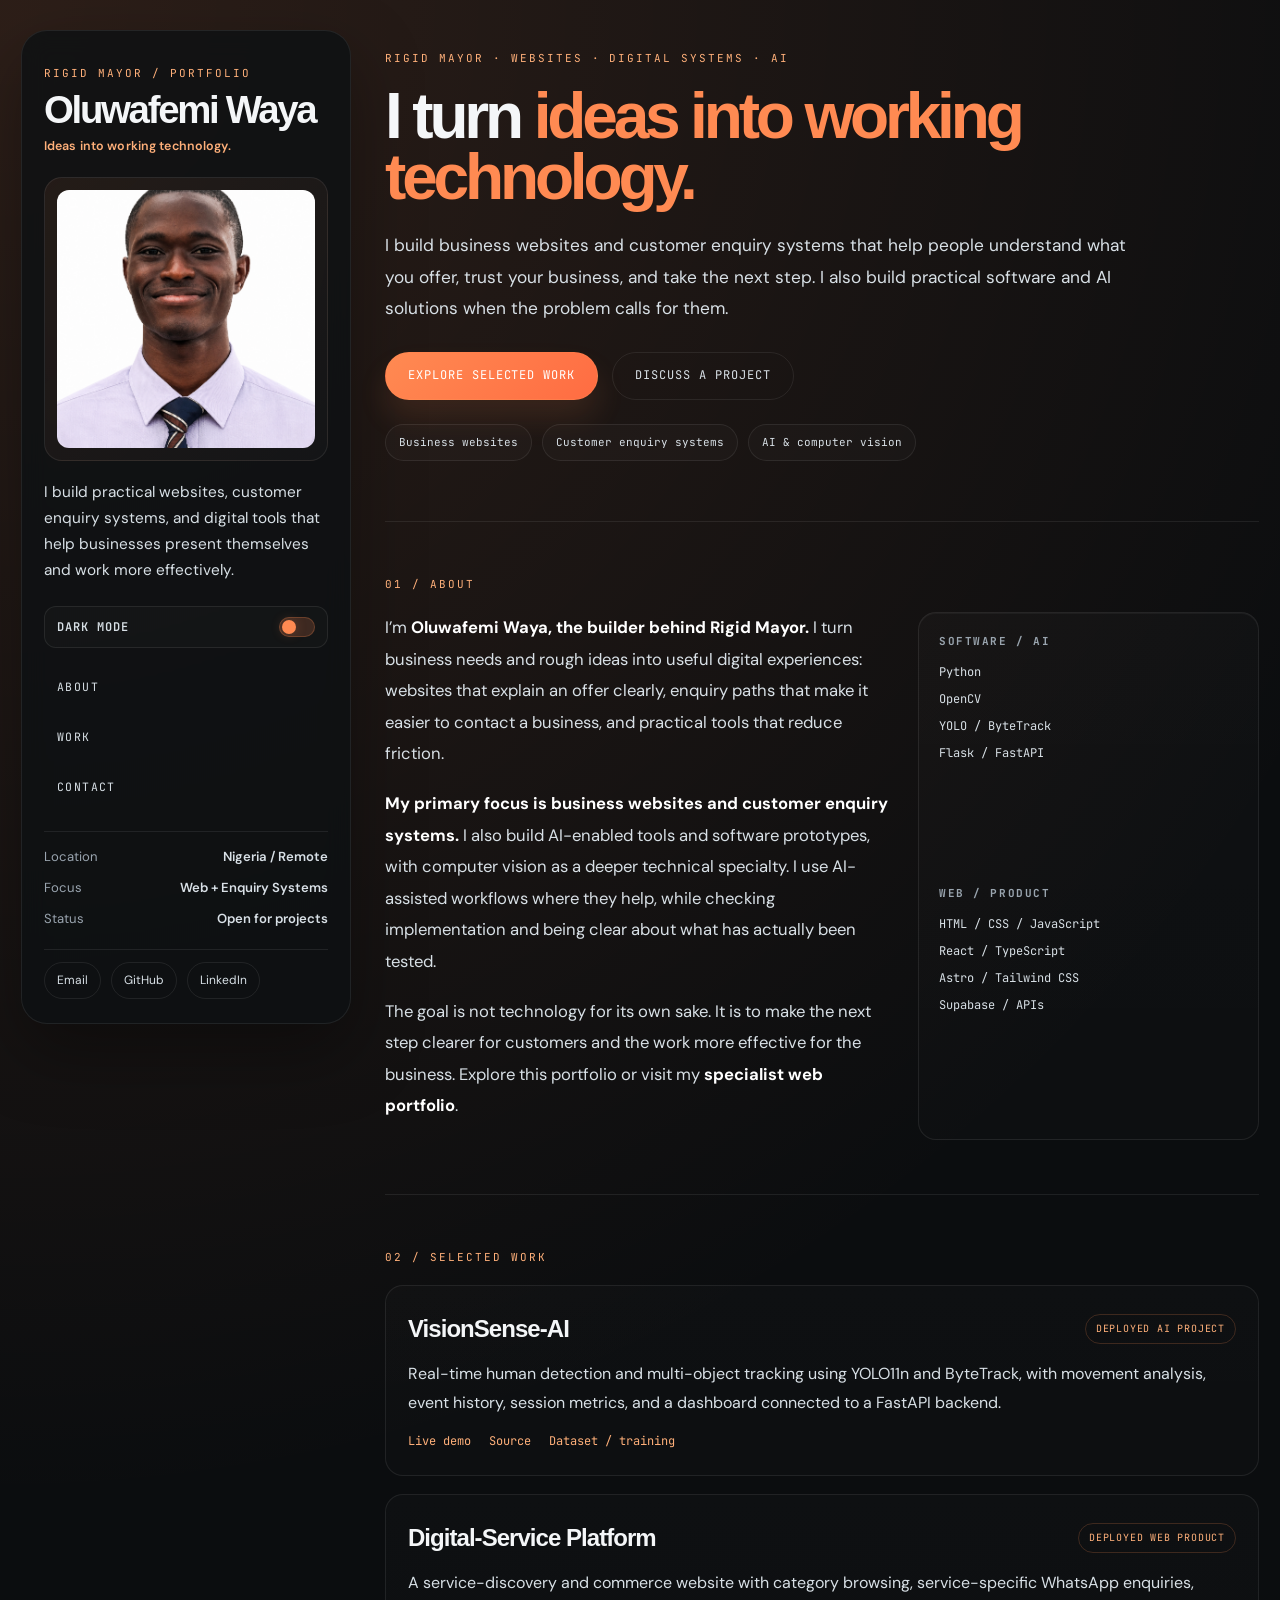
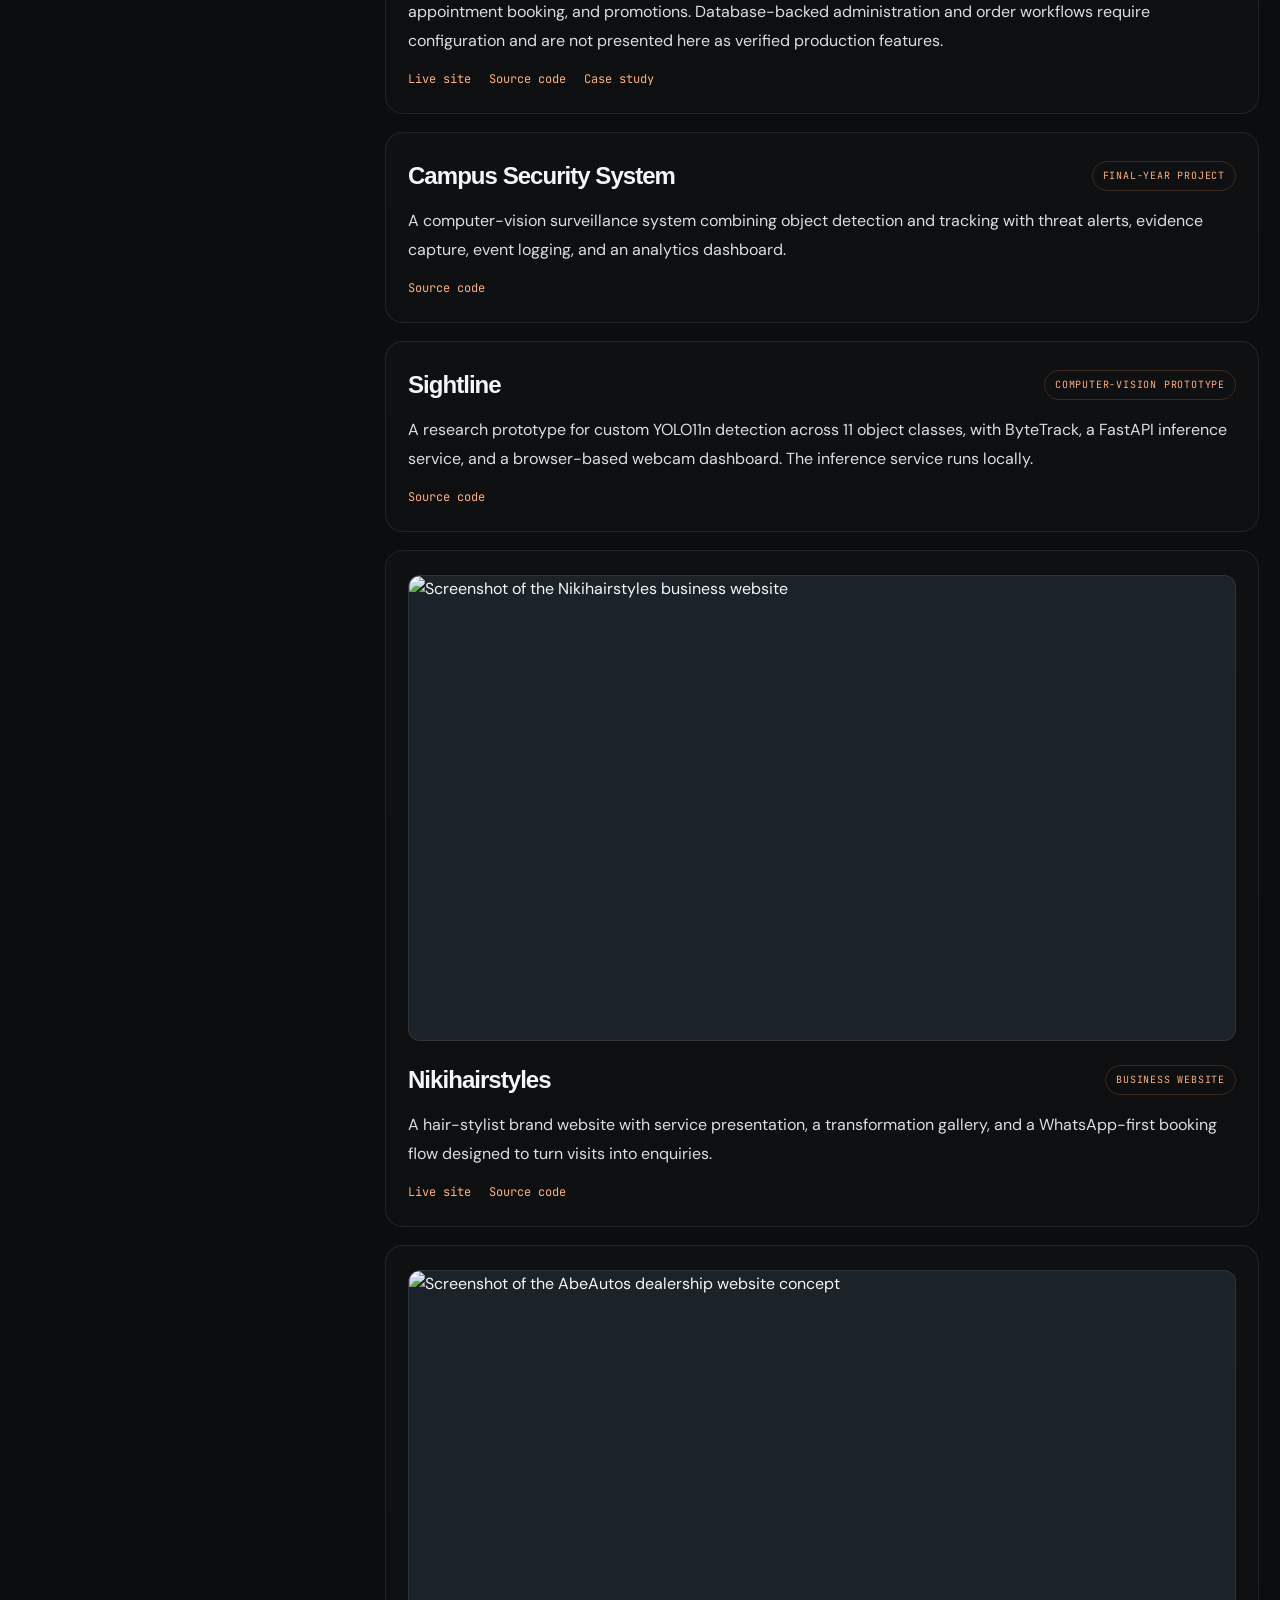
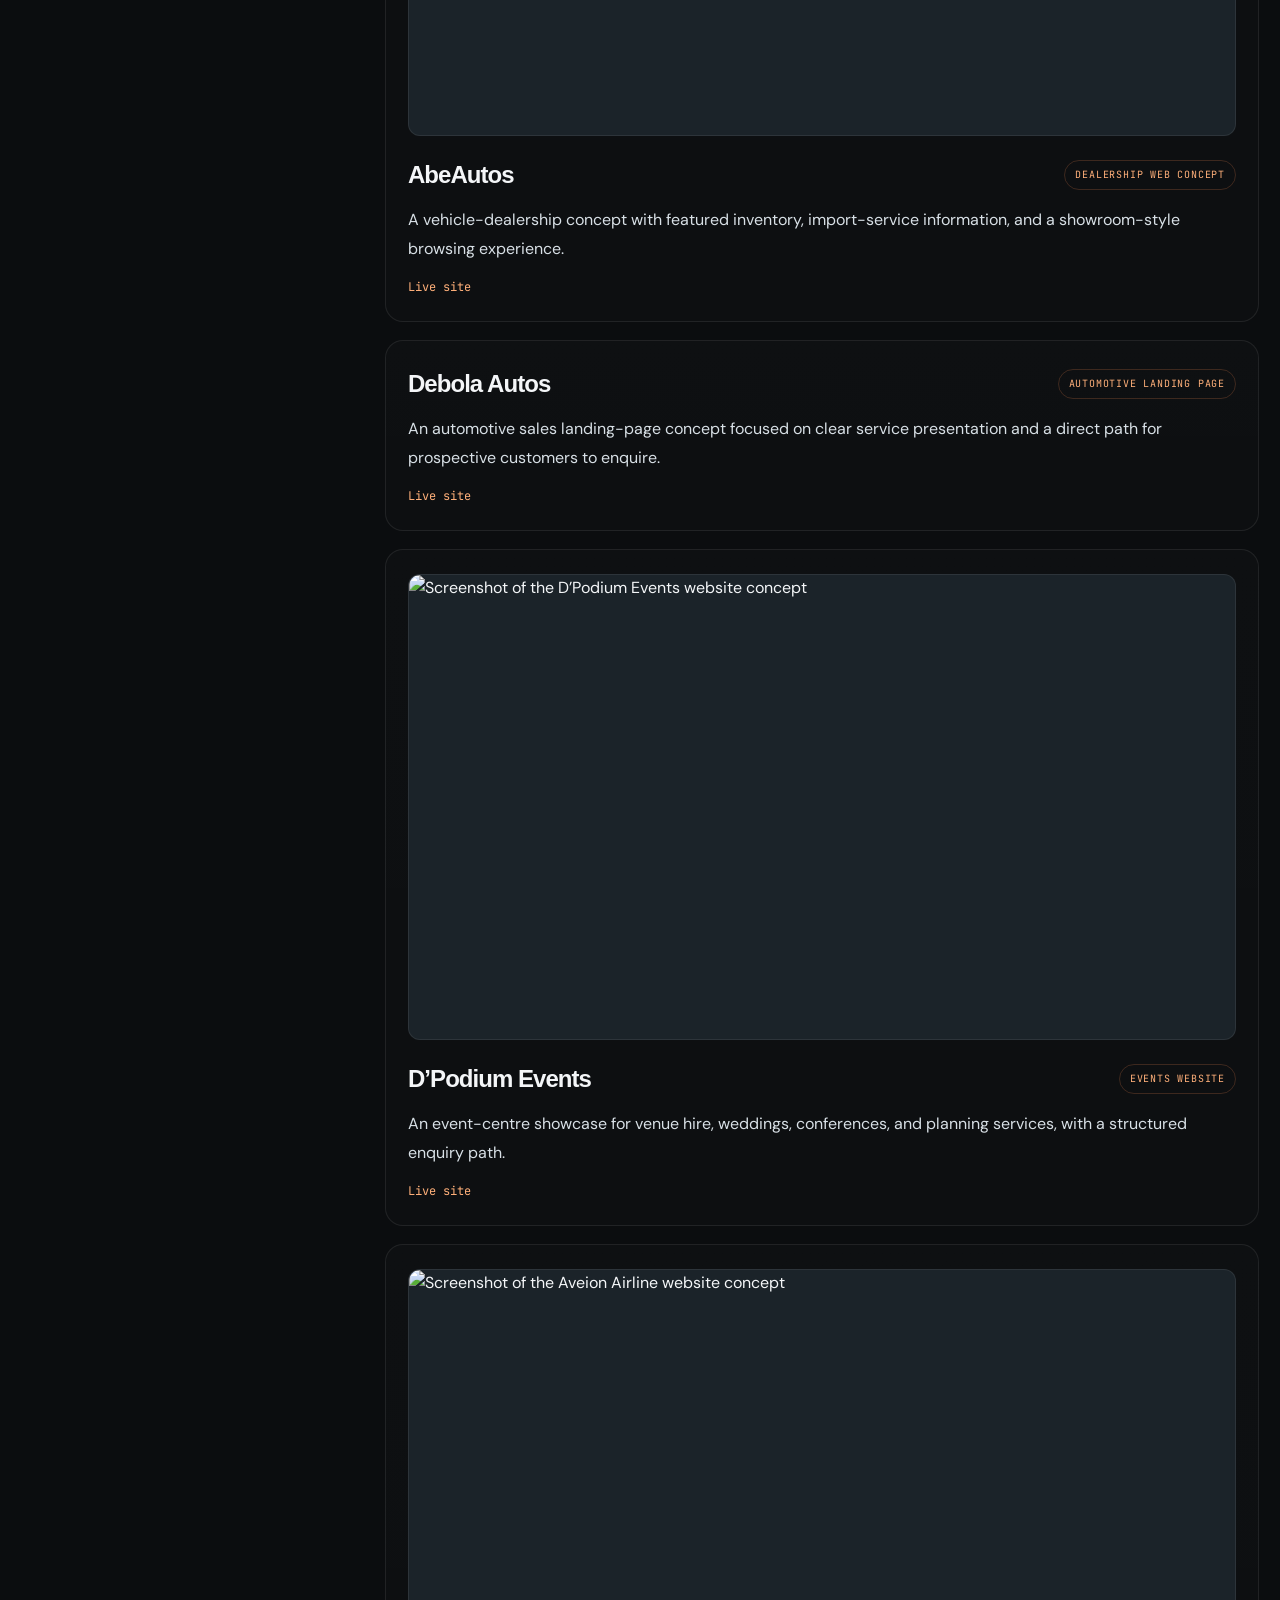
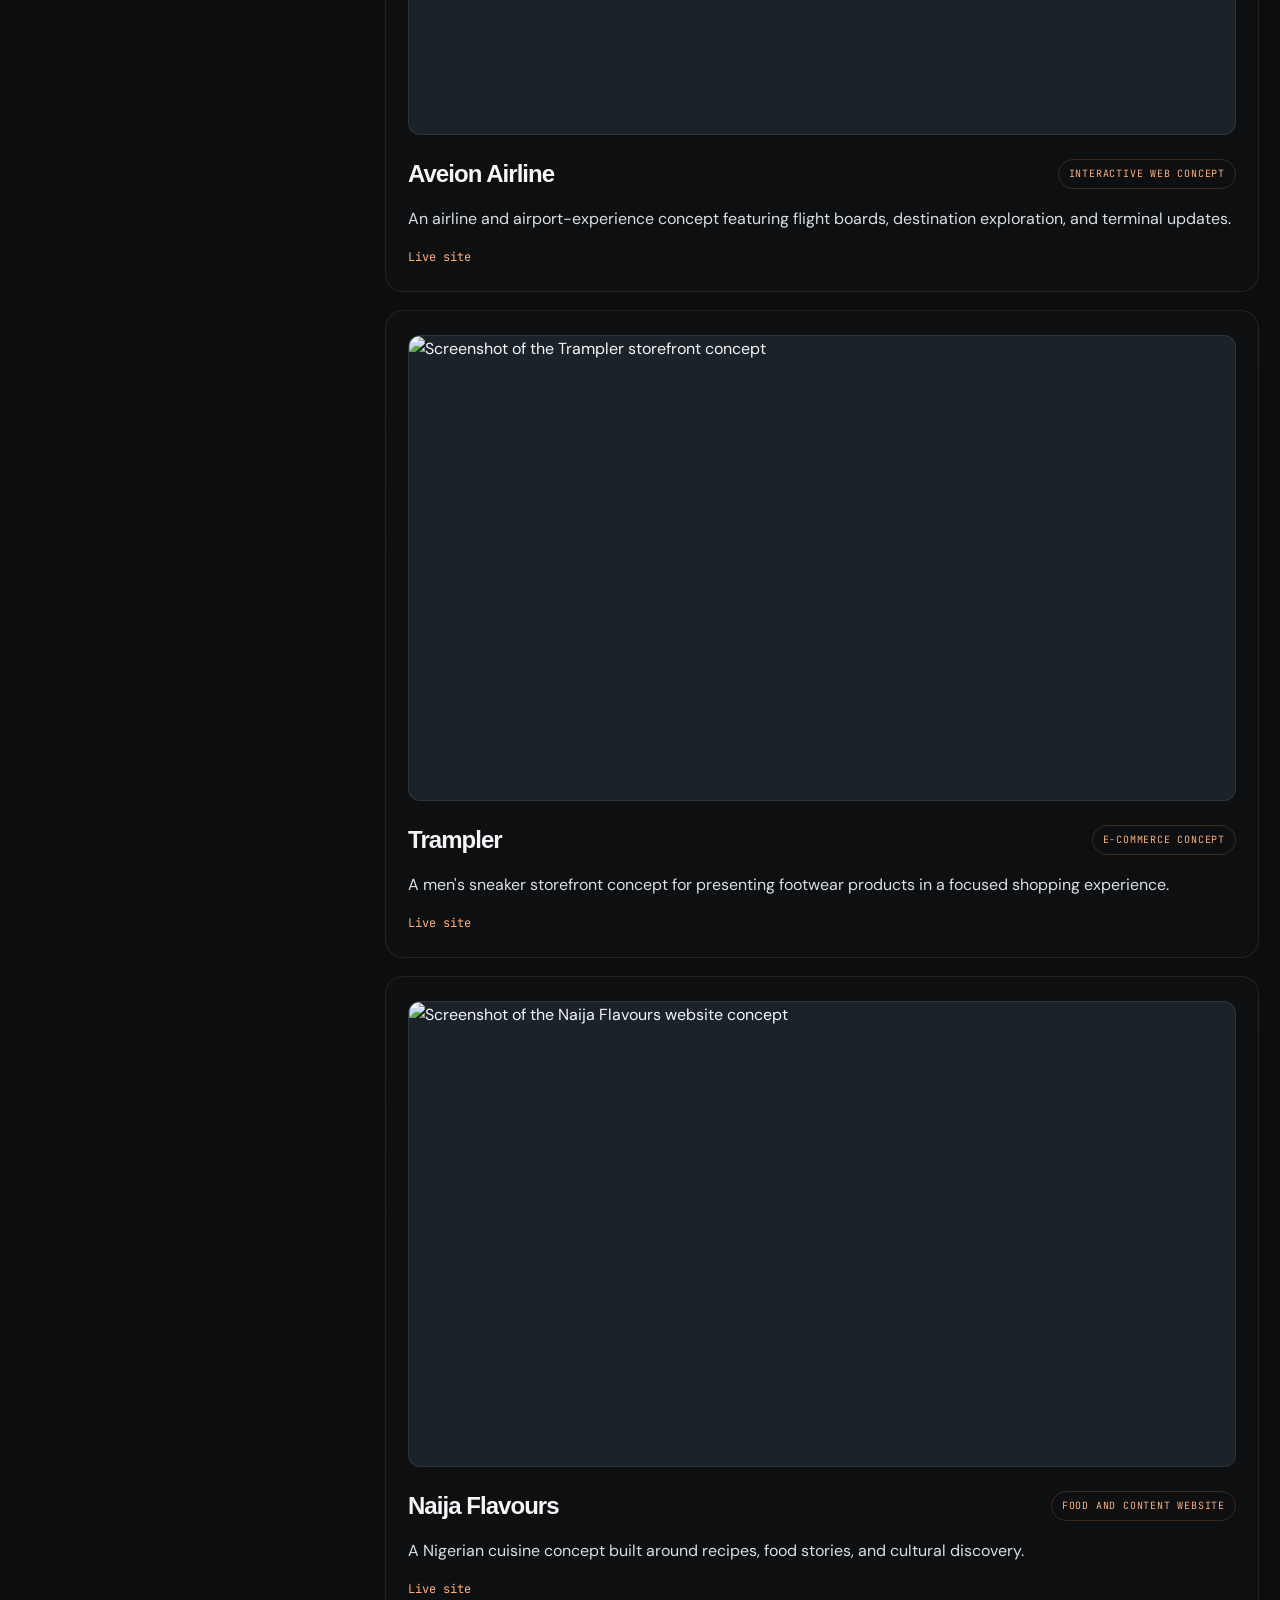
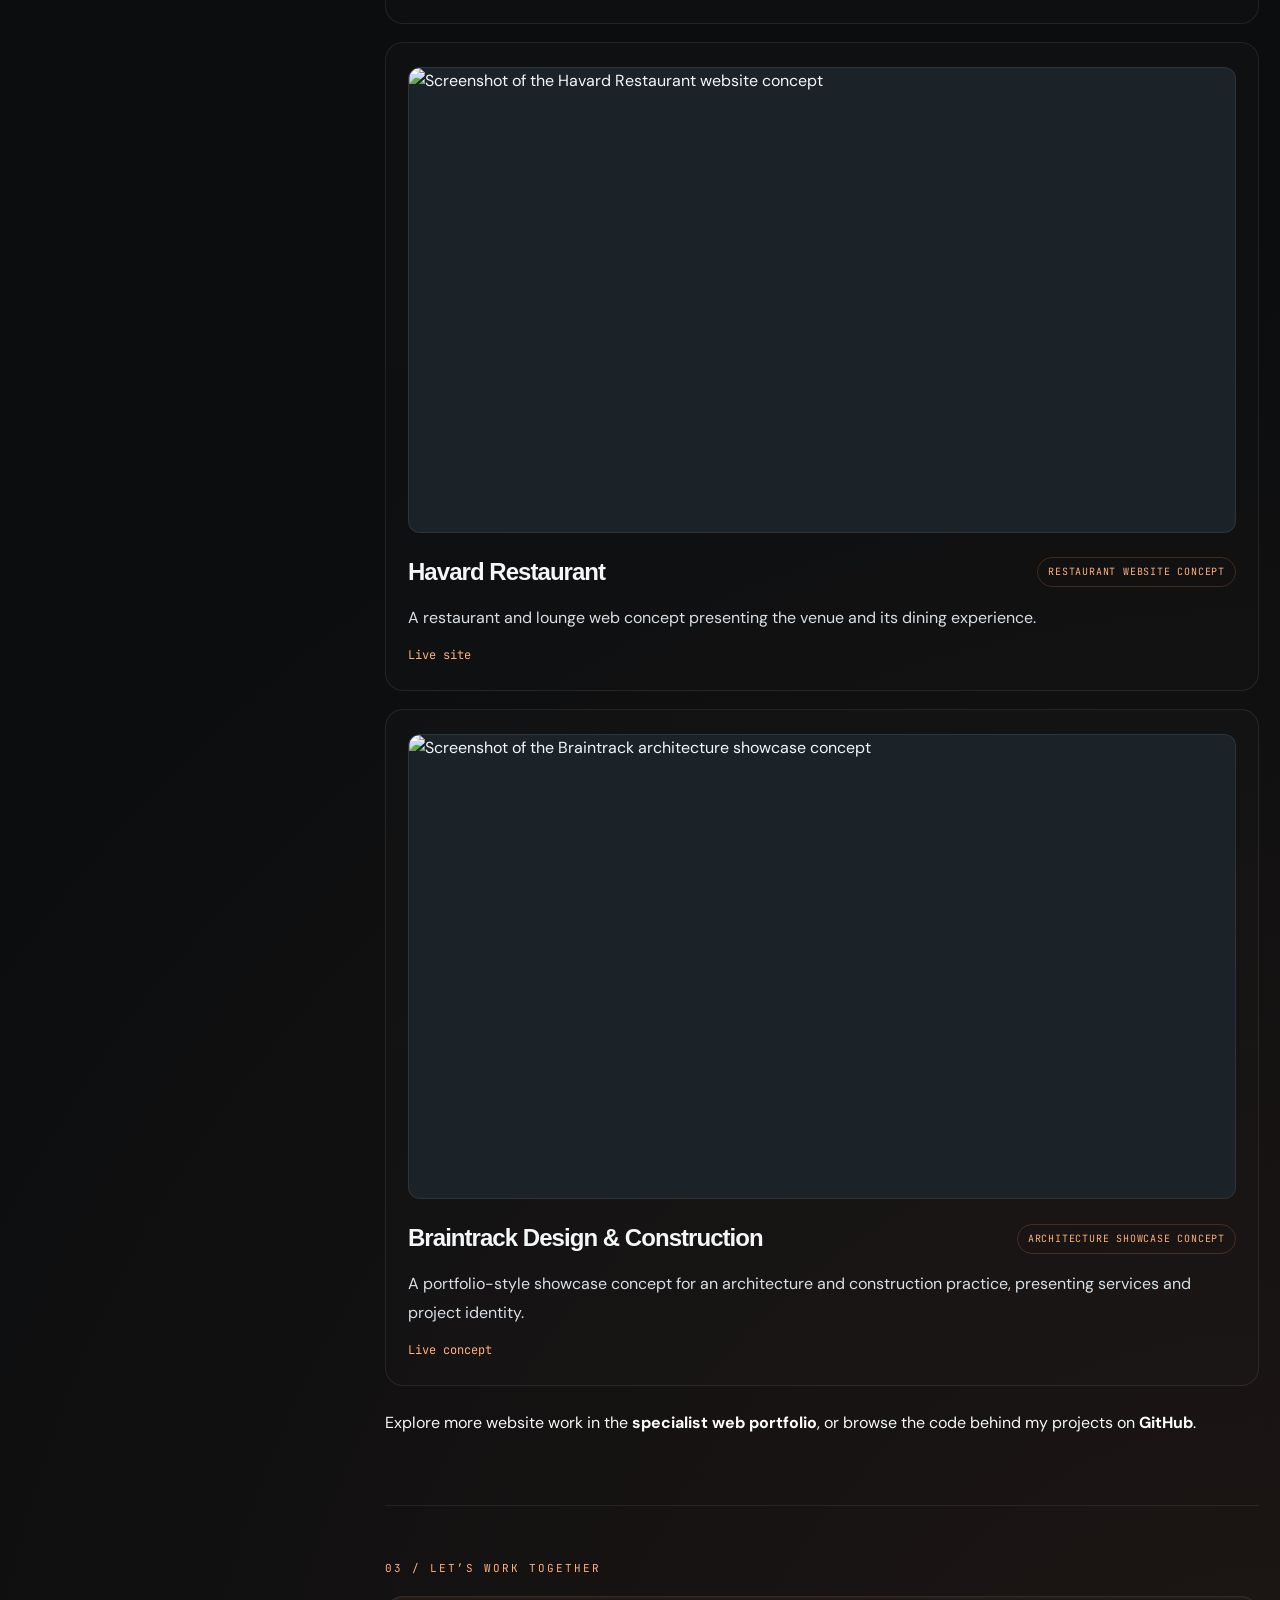
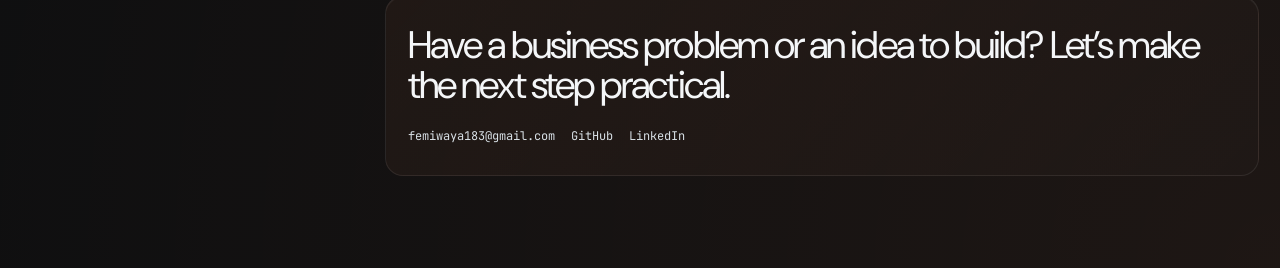
==== commit 69494936: "Link Dee-Faith Pride case study from portfolio" ====
--- a/index.html
+++ b/index.html
@@ -127,6 +127,7 @@
             <div class="work-links">
               <a href="https://dee-faith-pride.vercel.app/" target="_blank" rel="noreferrer">Live site</a>
               <a href="https://github.com/Bloody-noodles/Digital-Service-Commercial-Website" target="_blank" rel="noreferrer">Source code</a>
+              <a href="dee-faith-pride-case-study.html">Case study</a>
             </div>
           </article>
 
--- a/style.css
+++ b/style.css
@@ -586,3 +586,30 @@
     transform: none;
   }
 }
+
+/* Real project screenshots reused from the existing web portfolio. */
+.work-image {
+  width: 100%;
+  aspect-ratio: 16 / 9;
+  object-fit: cover;
+  object-position: top center;
+  display: block;
+  margin: 0 0 20px;
+  border: 1px solid var(--line);
+  border-radius: 12px;
+  background: var(--panel-soft);
+}
+
+@media (max-width: 680px) {
+  .work-image {
+    aspect-ratio: 4 / 3;
+    margin-bottom: 16px;
+  }
+}
+
+
+/* Keep the long Selected Work section visible even if its reveal observer never fires. */
+#work.reveal {
+  opacity: 1;
+  transform: none;
+}
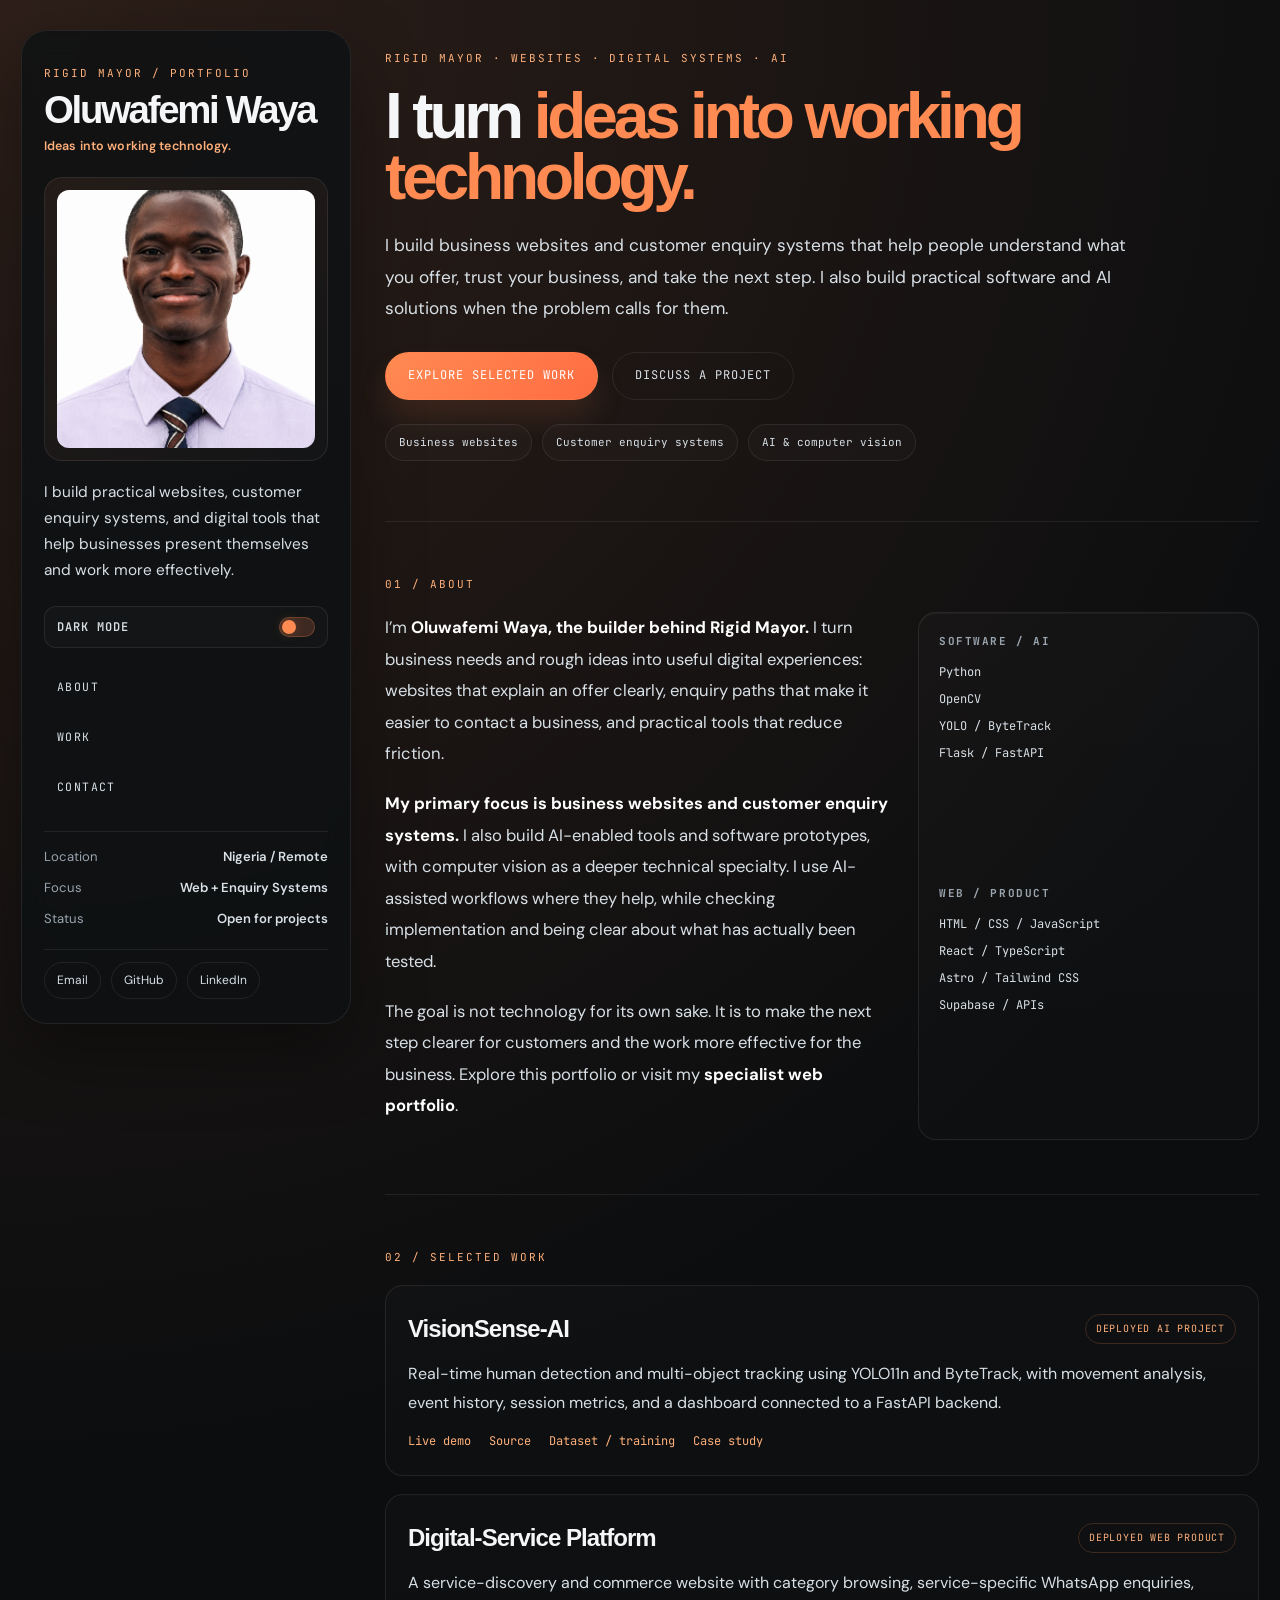
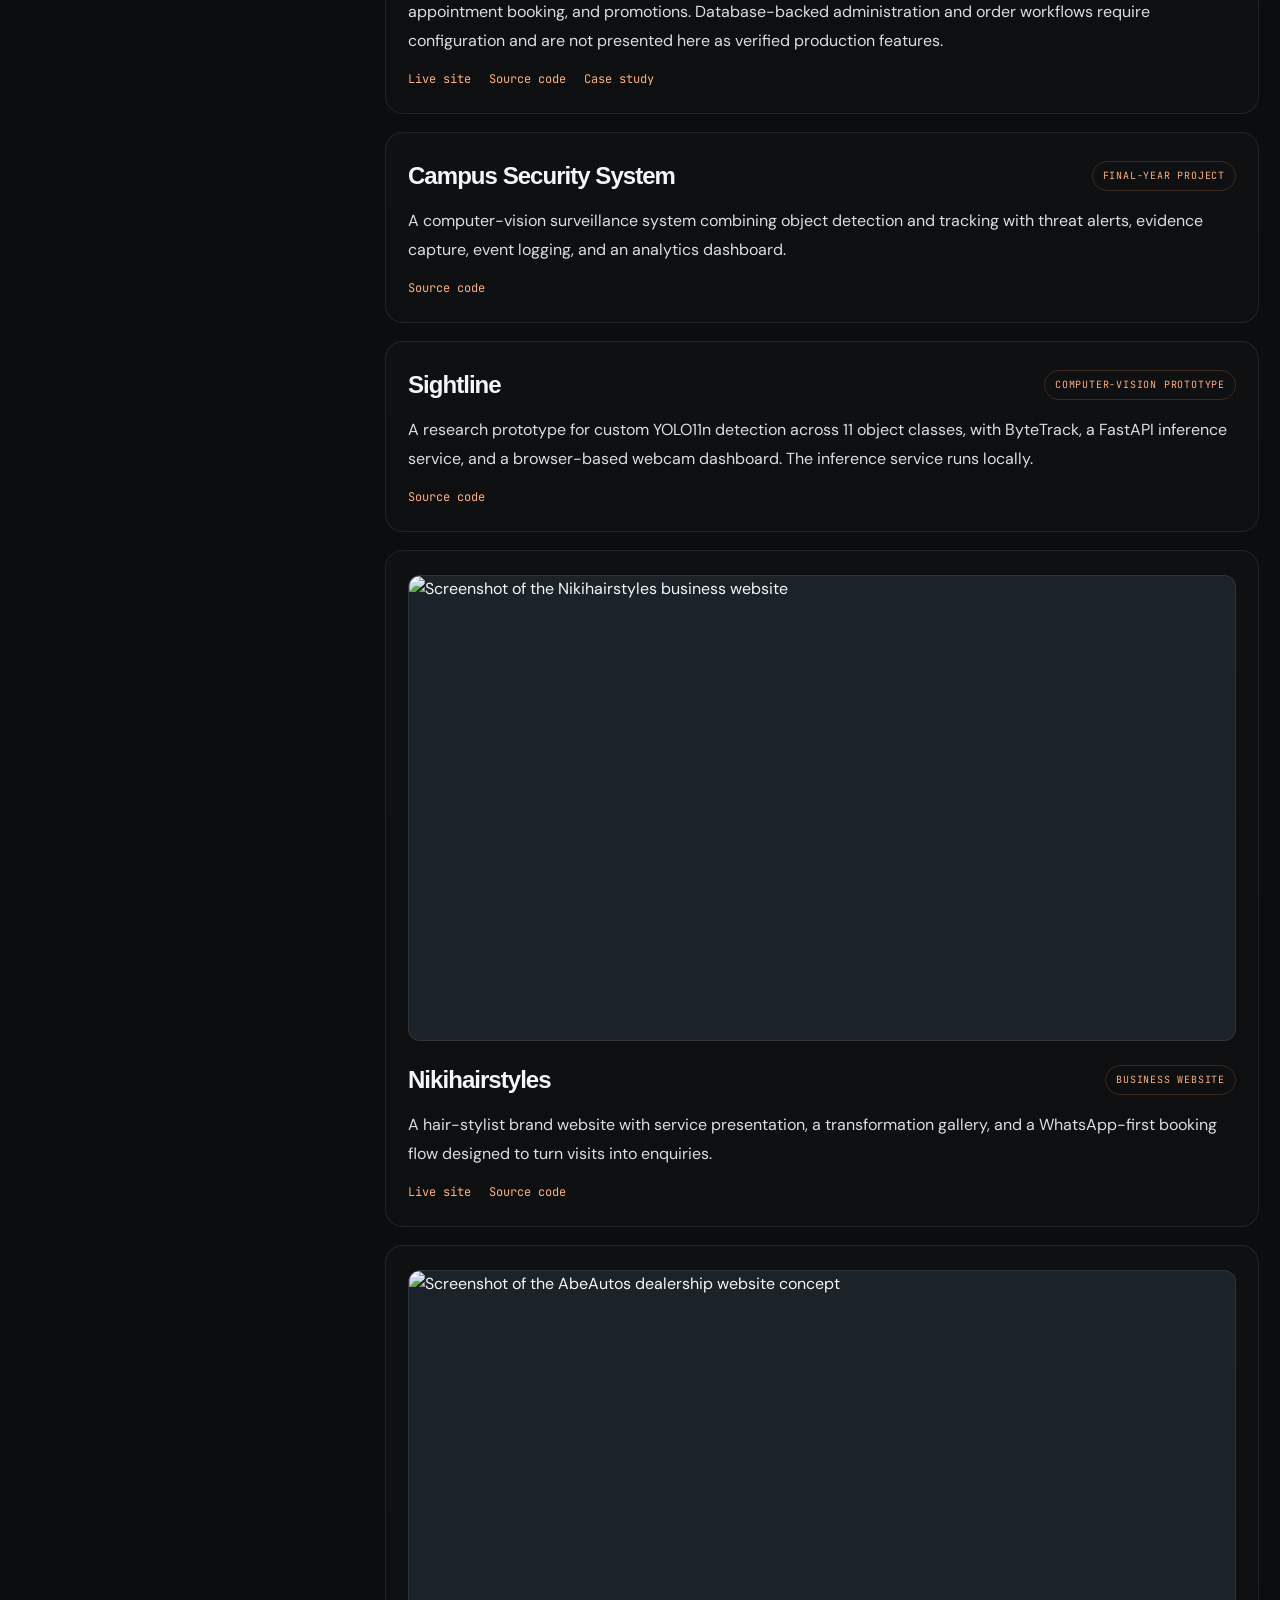
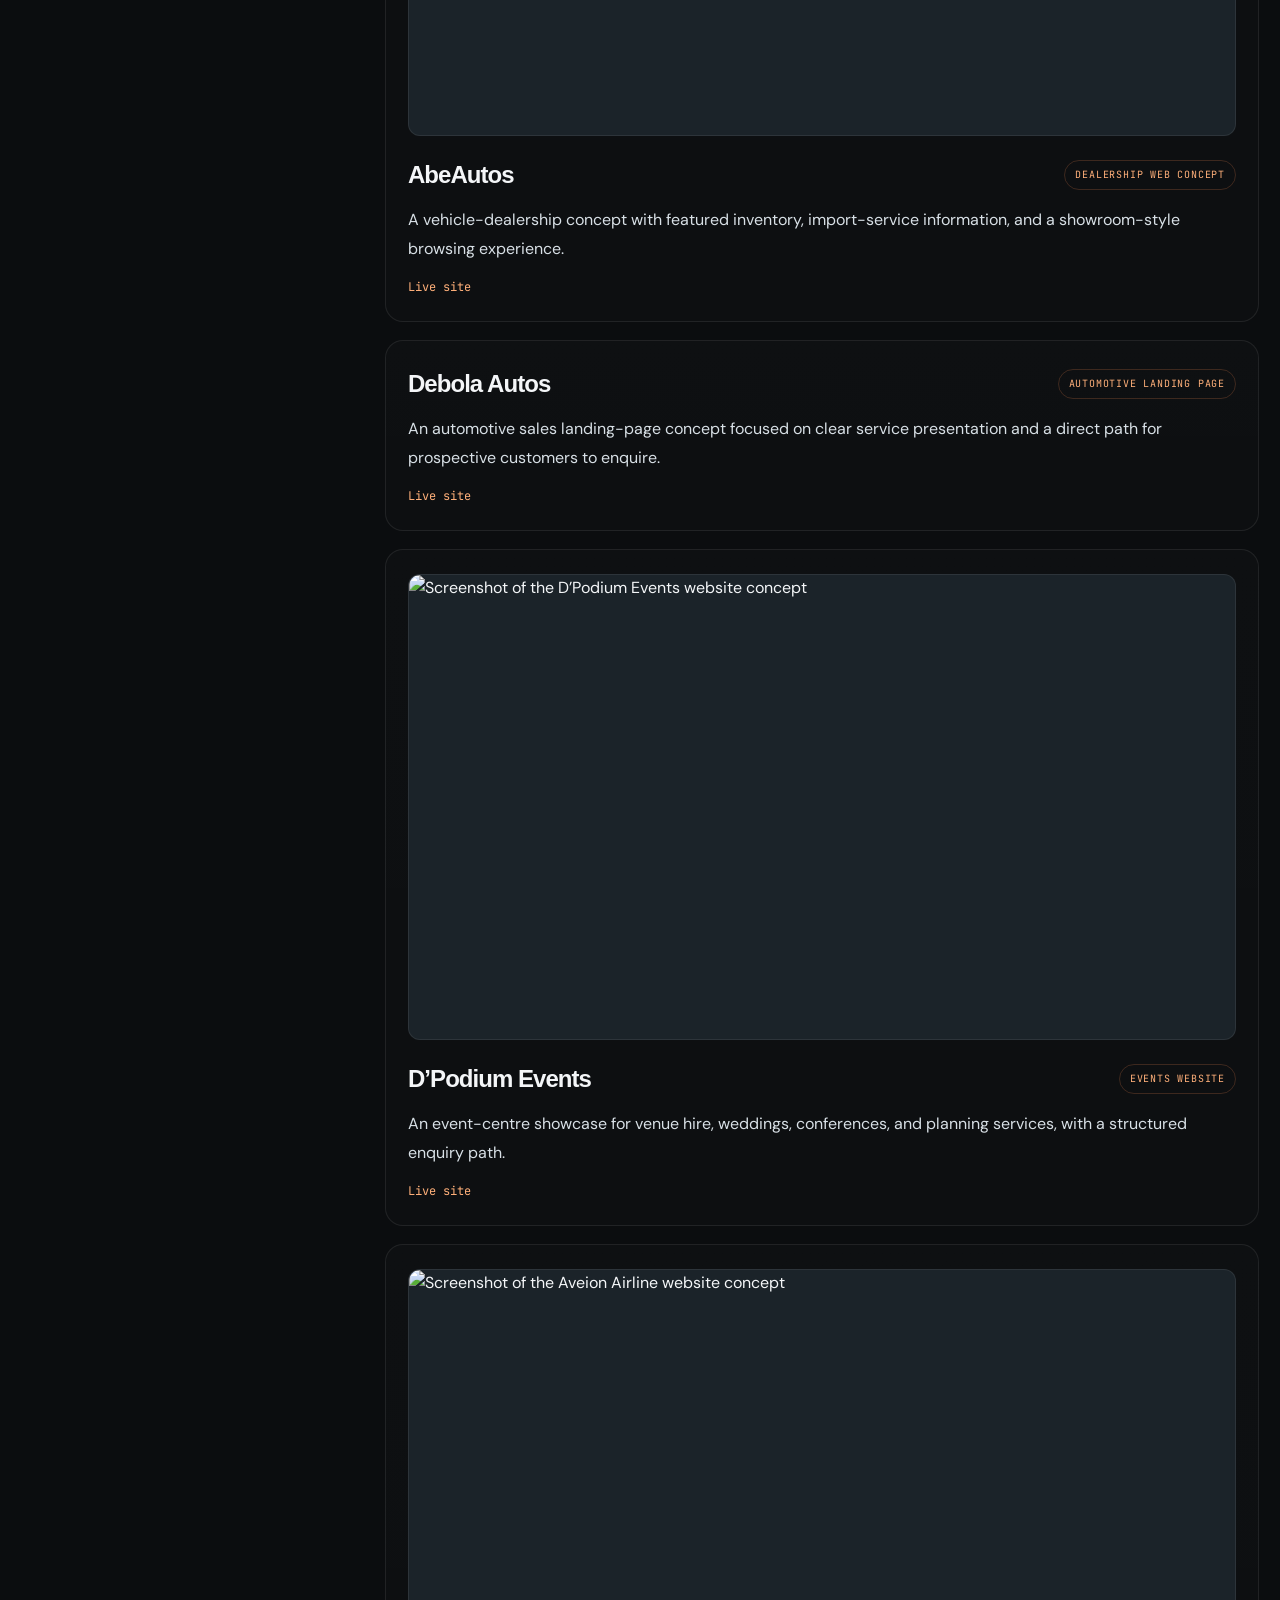
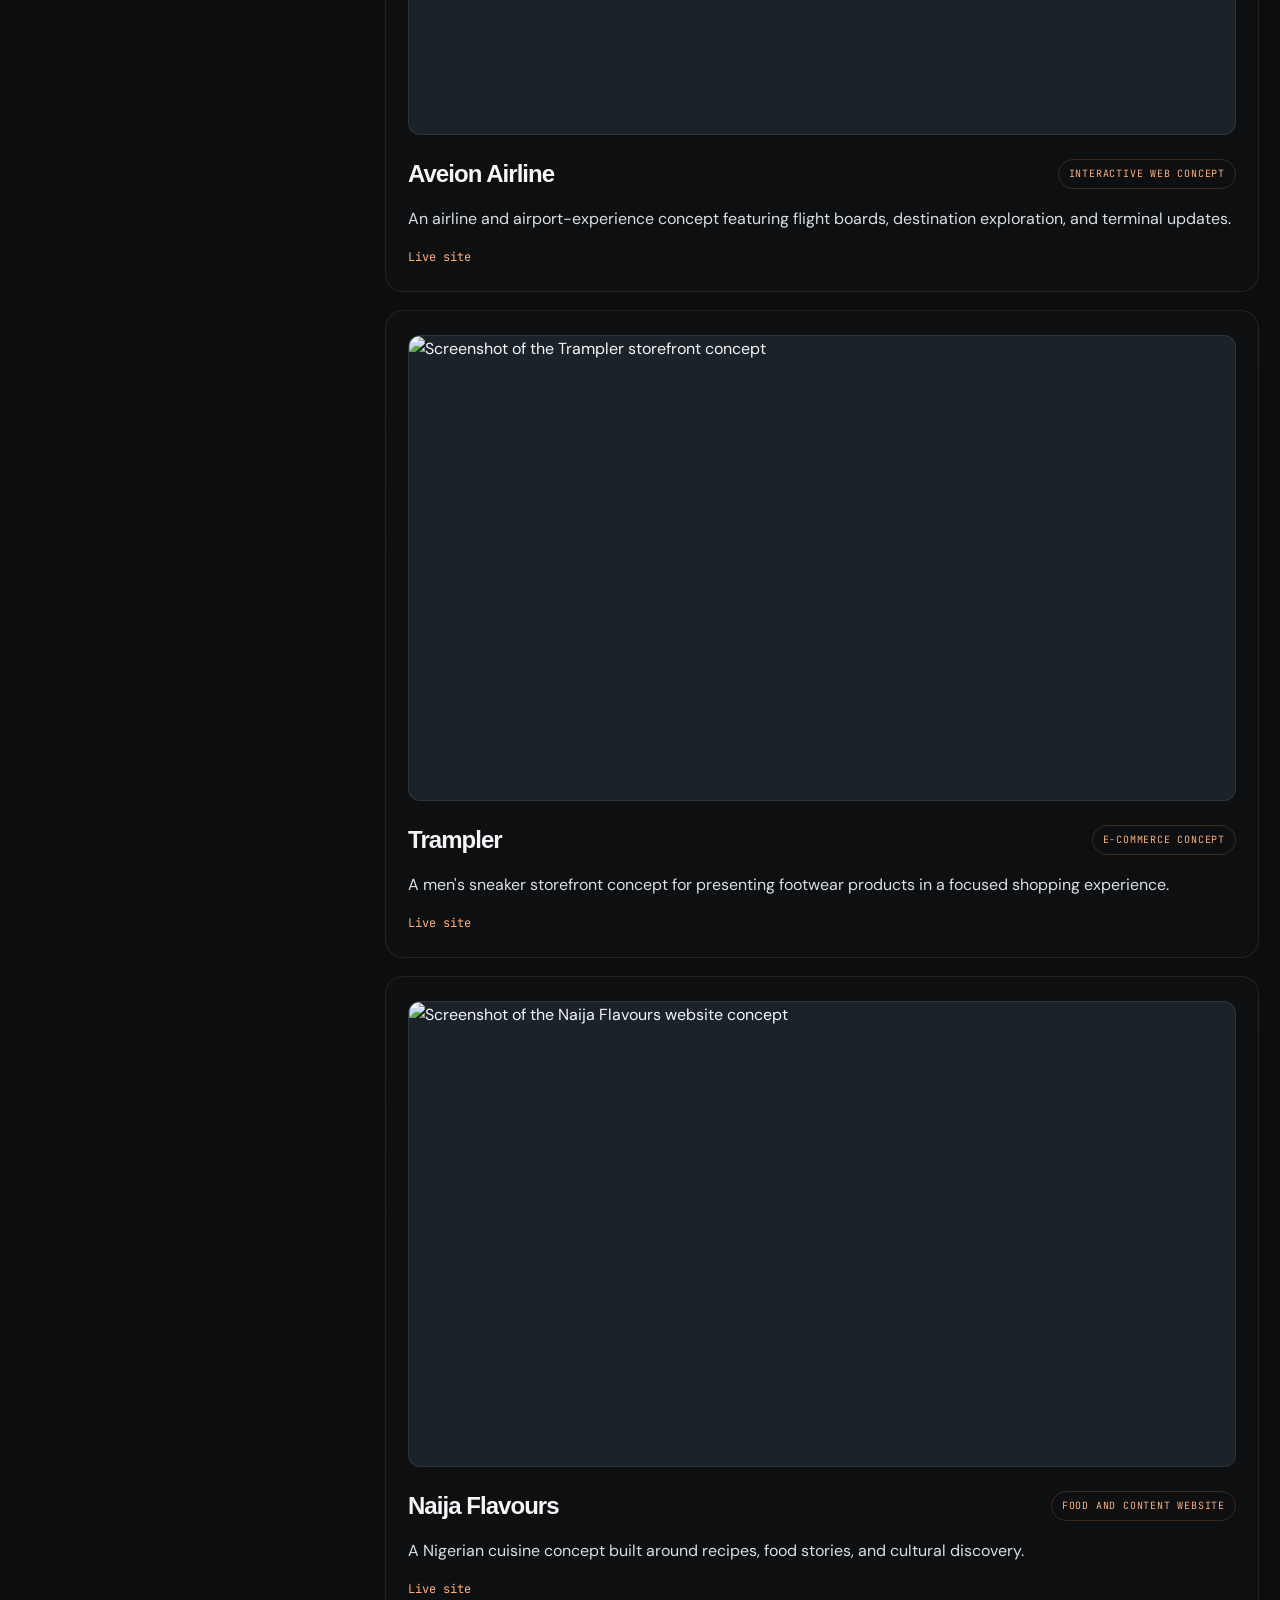
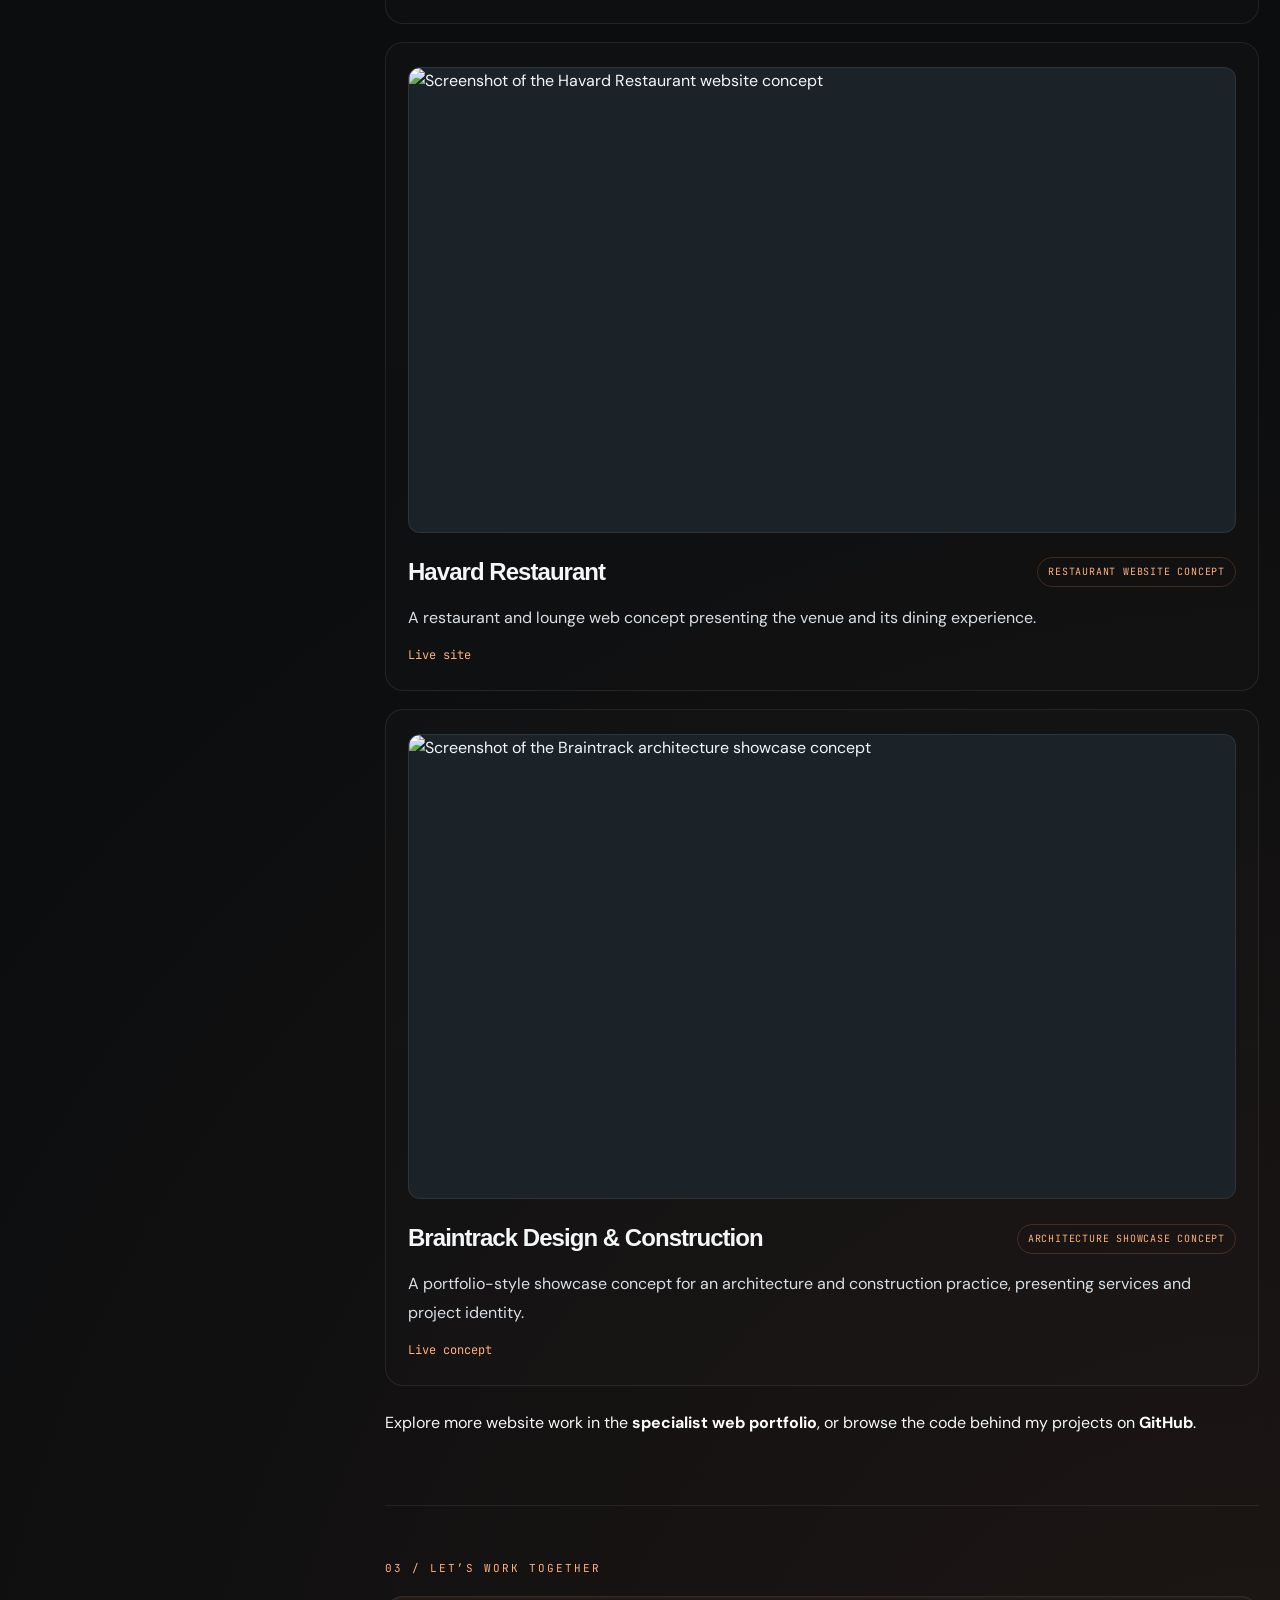
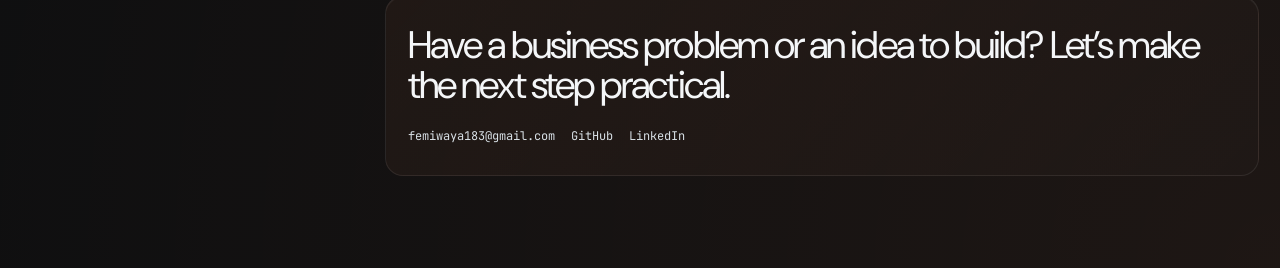
==== commit 1ce02c63: "Link VisionSense-AI case study from portfolio" ====
--- a/index.html
+++ b/index.html
@@ -115,6 +115,7 @@
               <a href="https://vision-sense-ai-wine.vercel.app/" target="_blank" rel="noreferrer">Live demo</a>
               <a href="https://github.com/Bloody-noodles/VisionSense-AI" target="_blank" rel="noreferrer">Source</a>
               <a href="https://github.com/Bloody-noodles/Person-Dataset" target="_blank" rel="noreferrer">Dataset / training</a>
+              <a href="visionsense-ai-case-study.html">Case study</a>
             </div>
           </article>
 
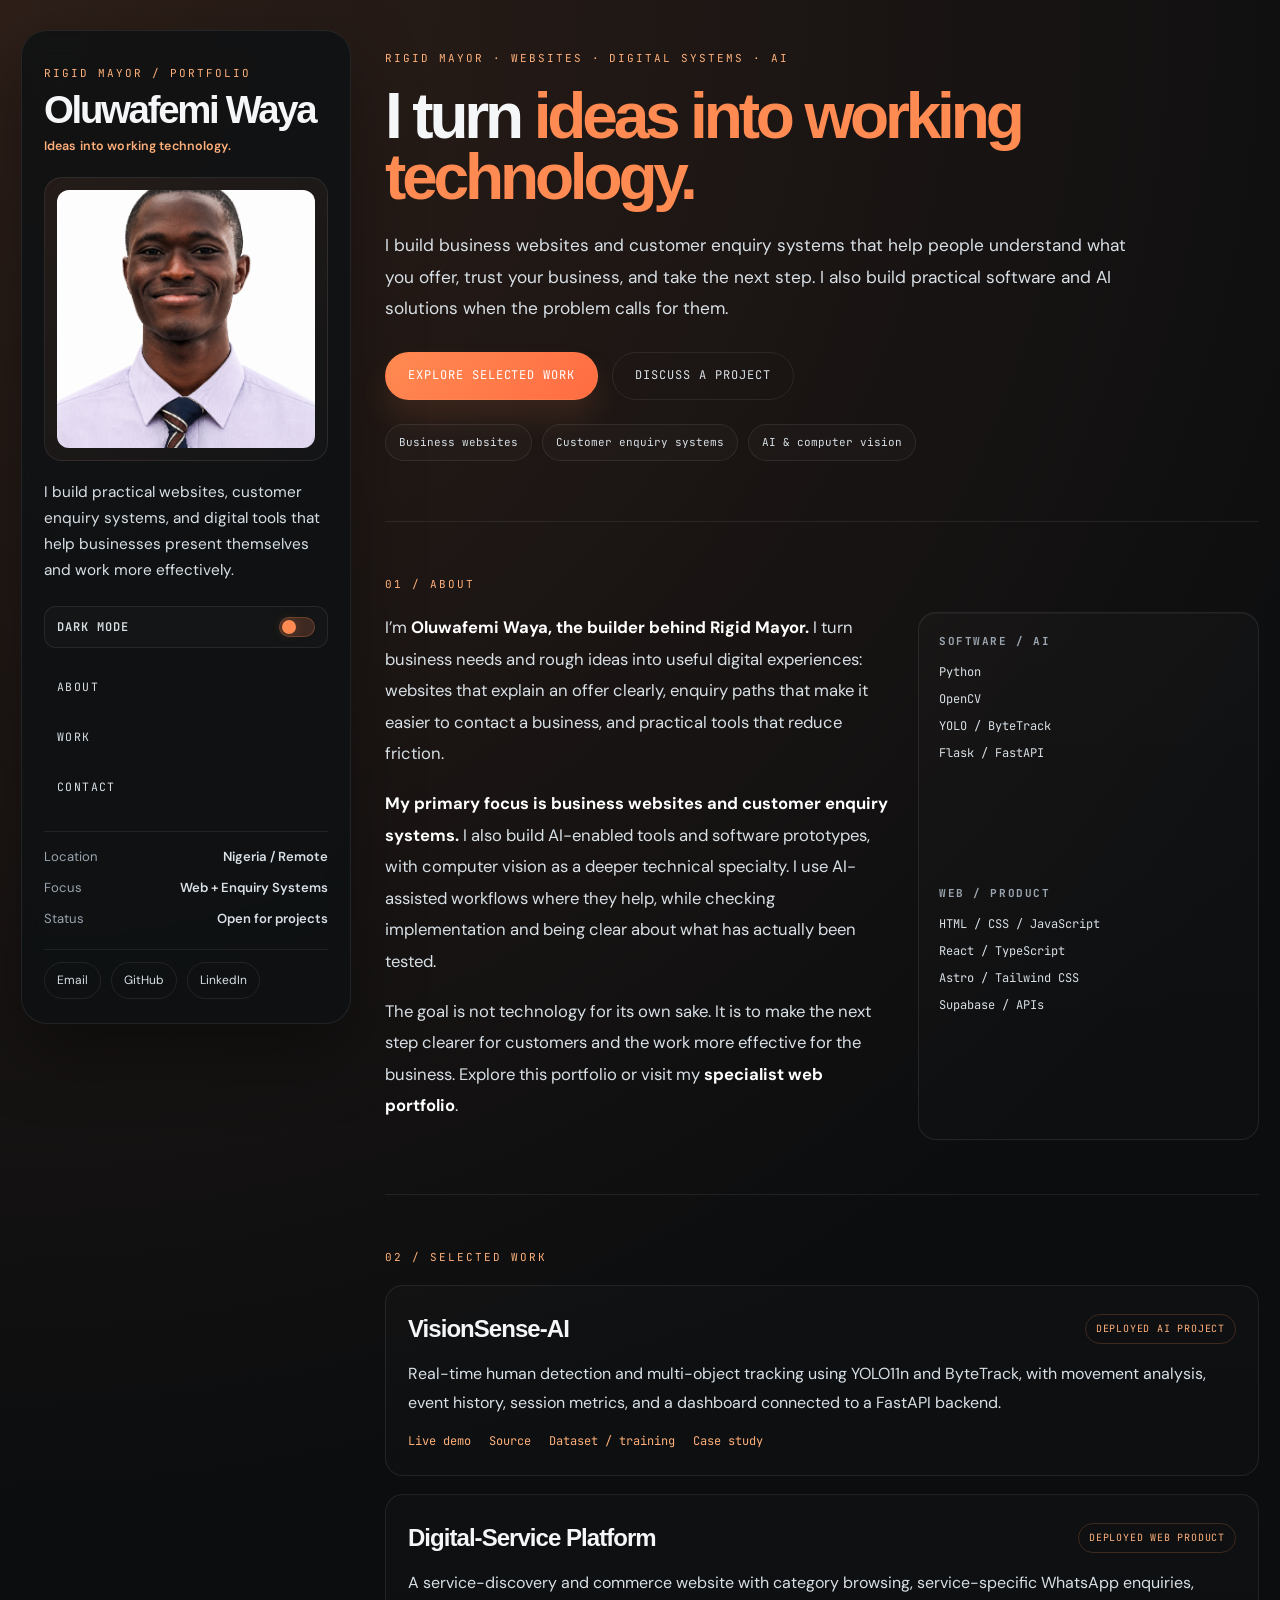
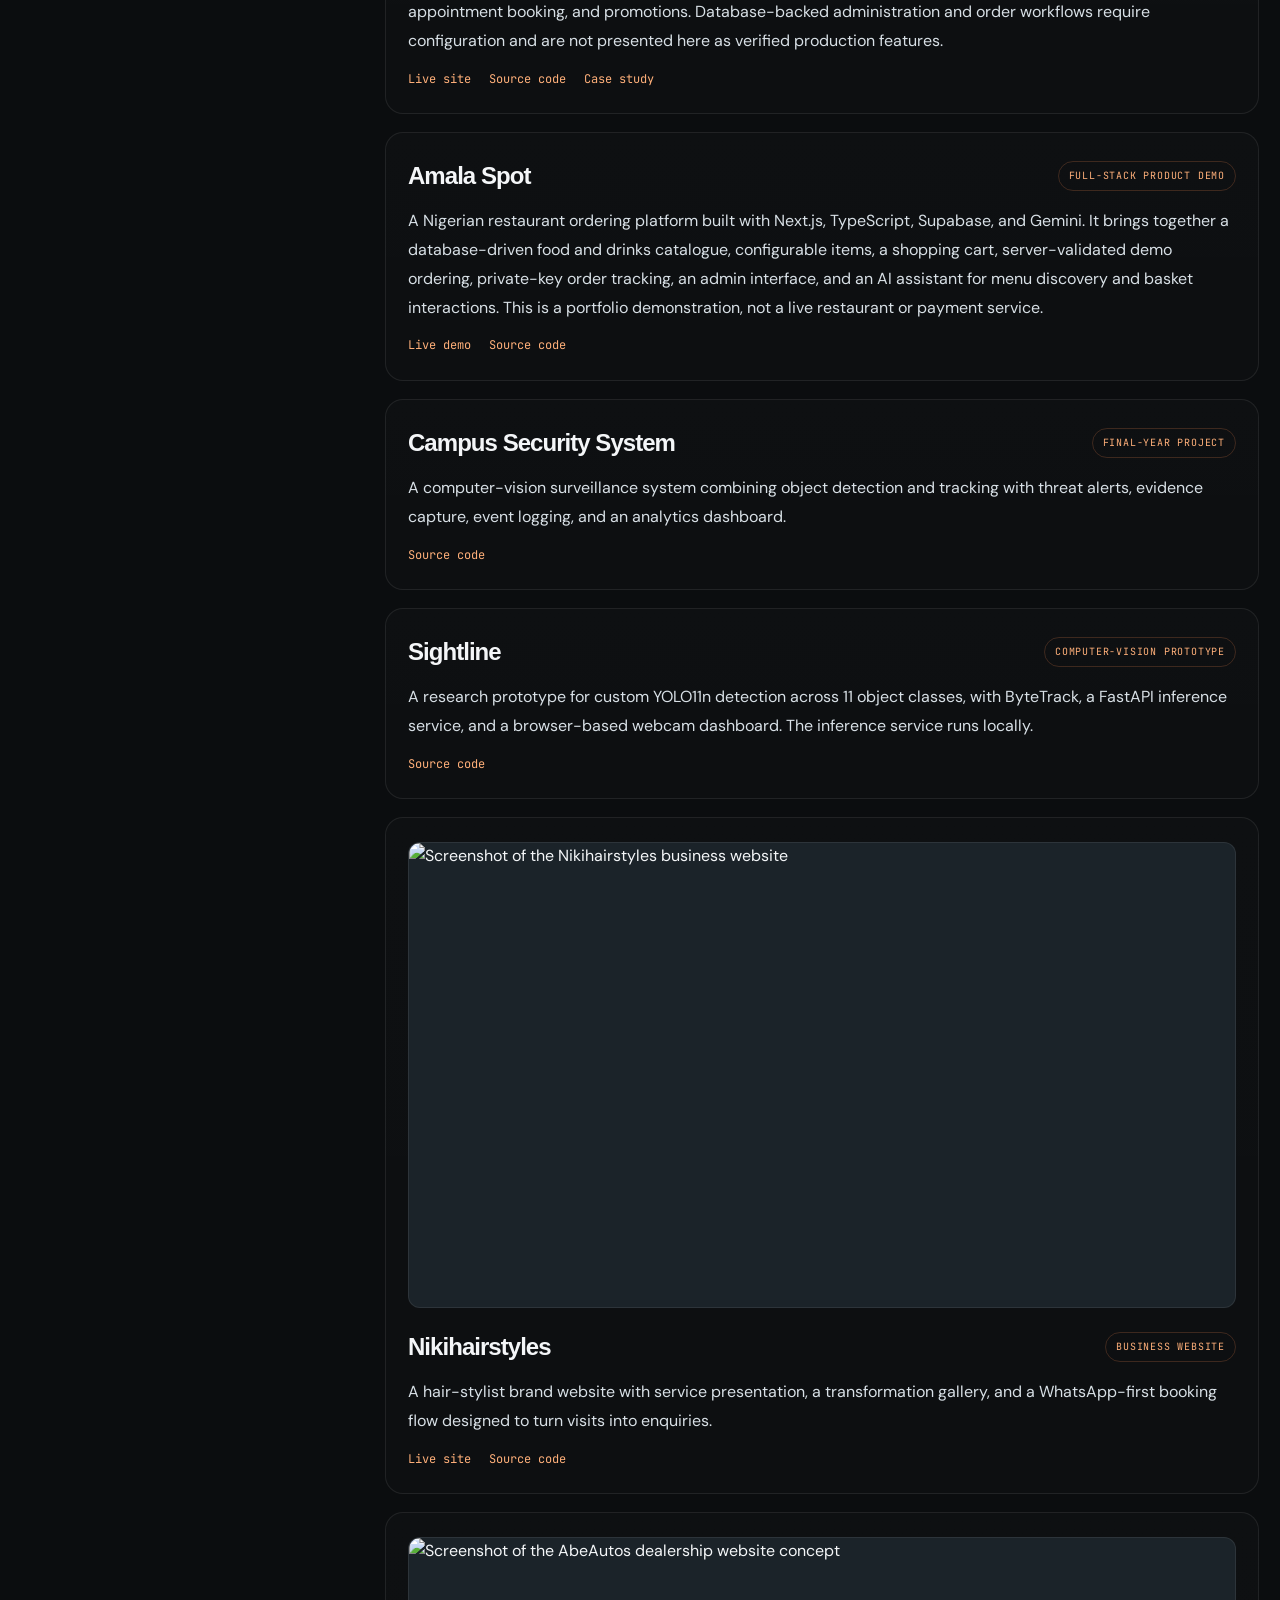
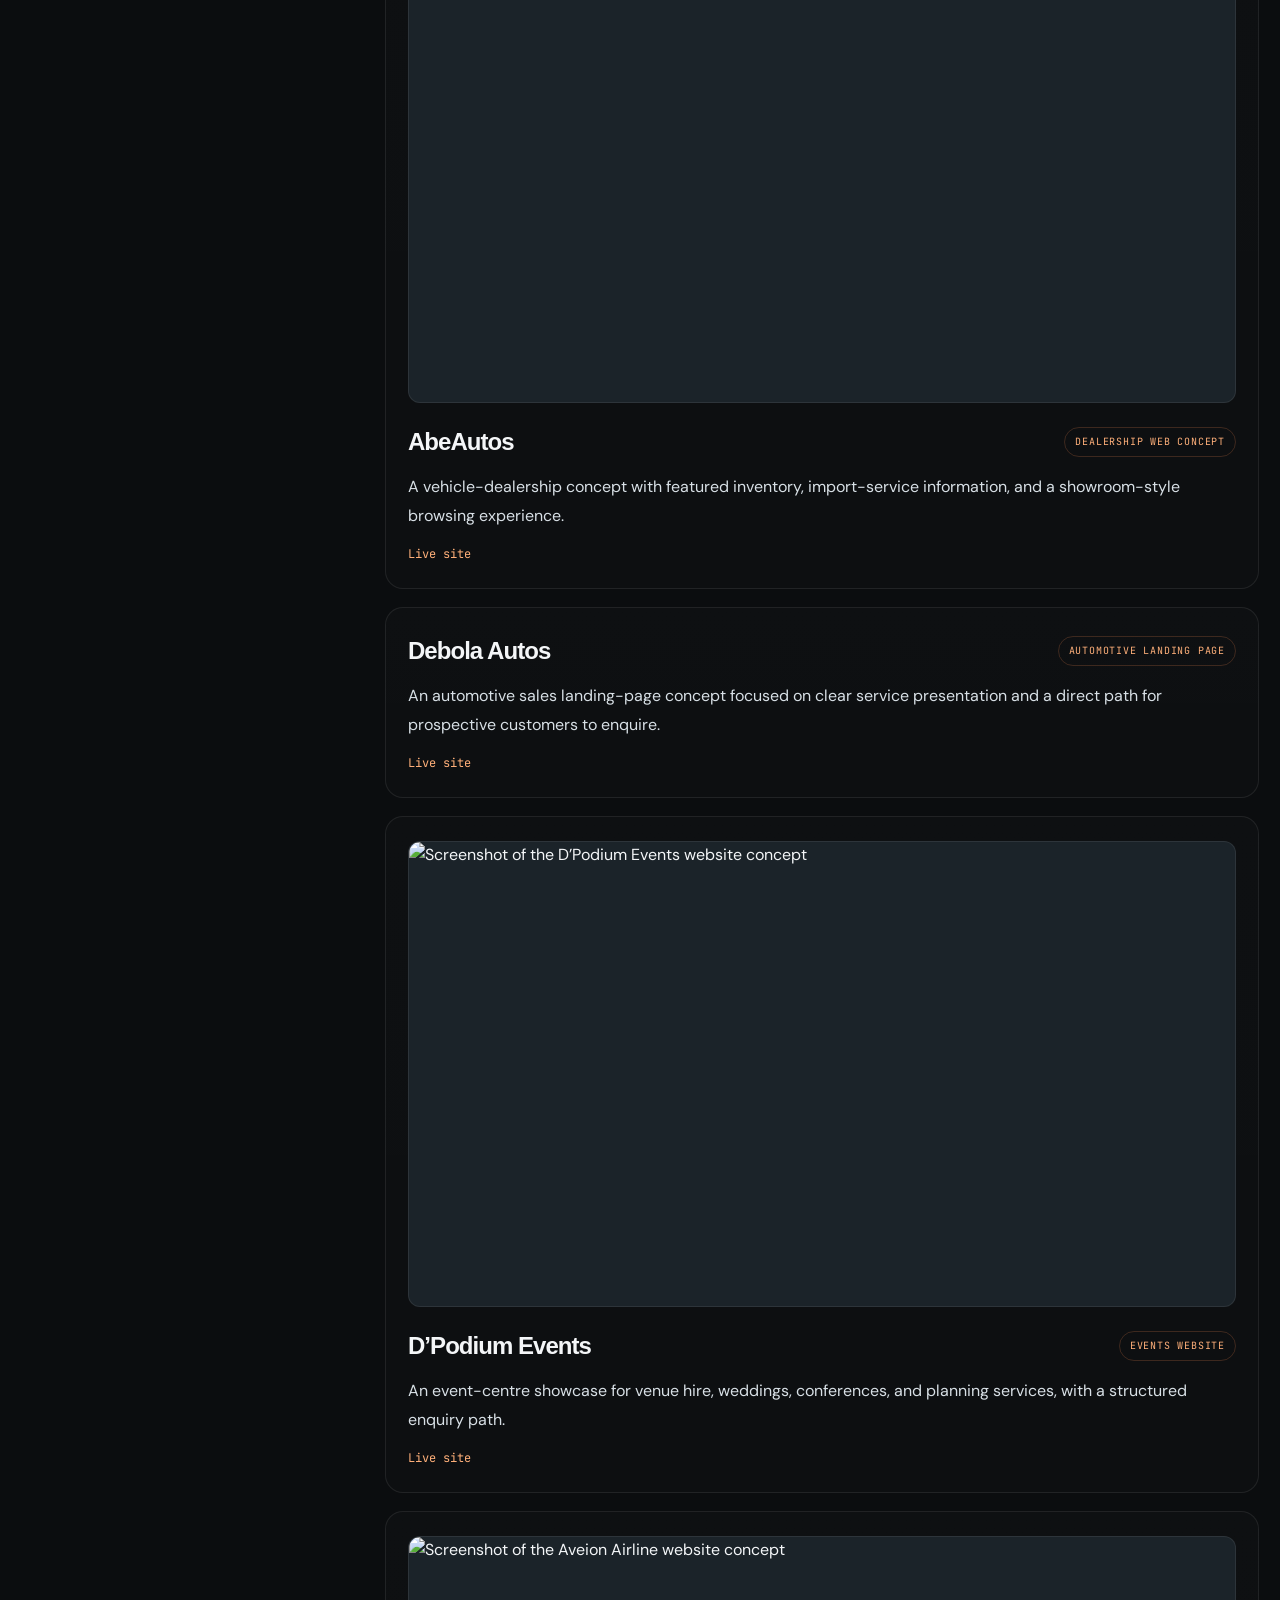
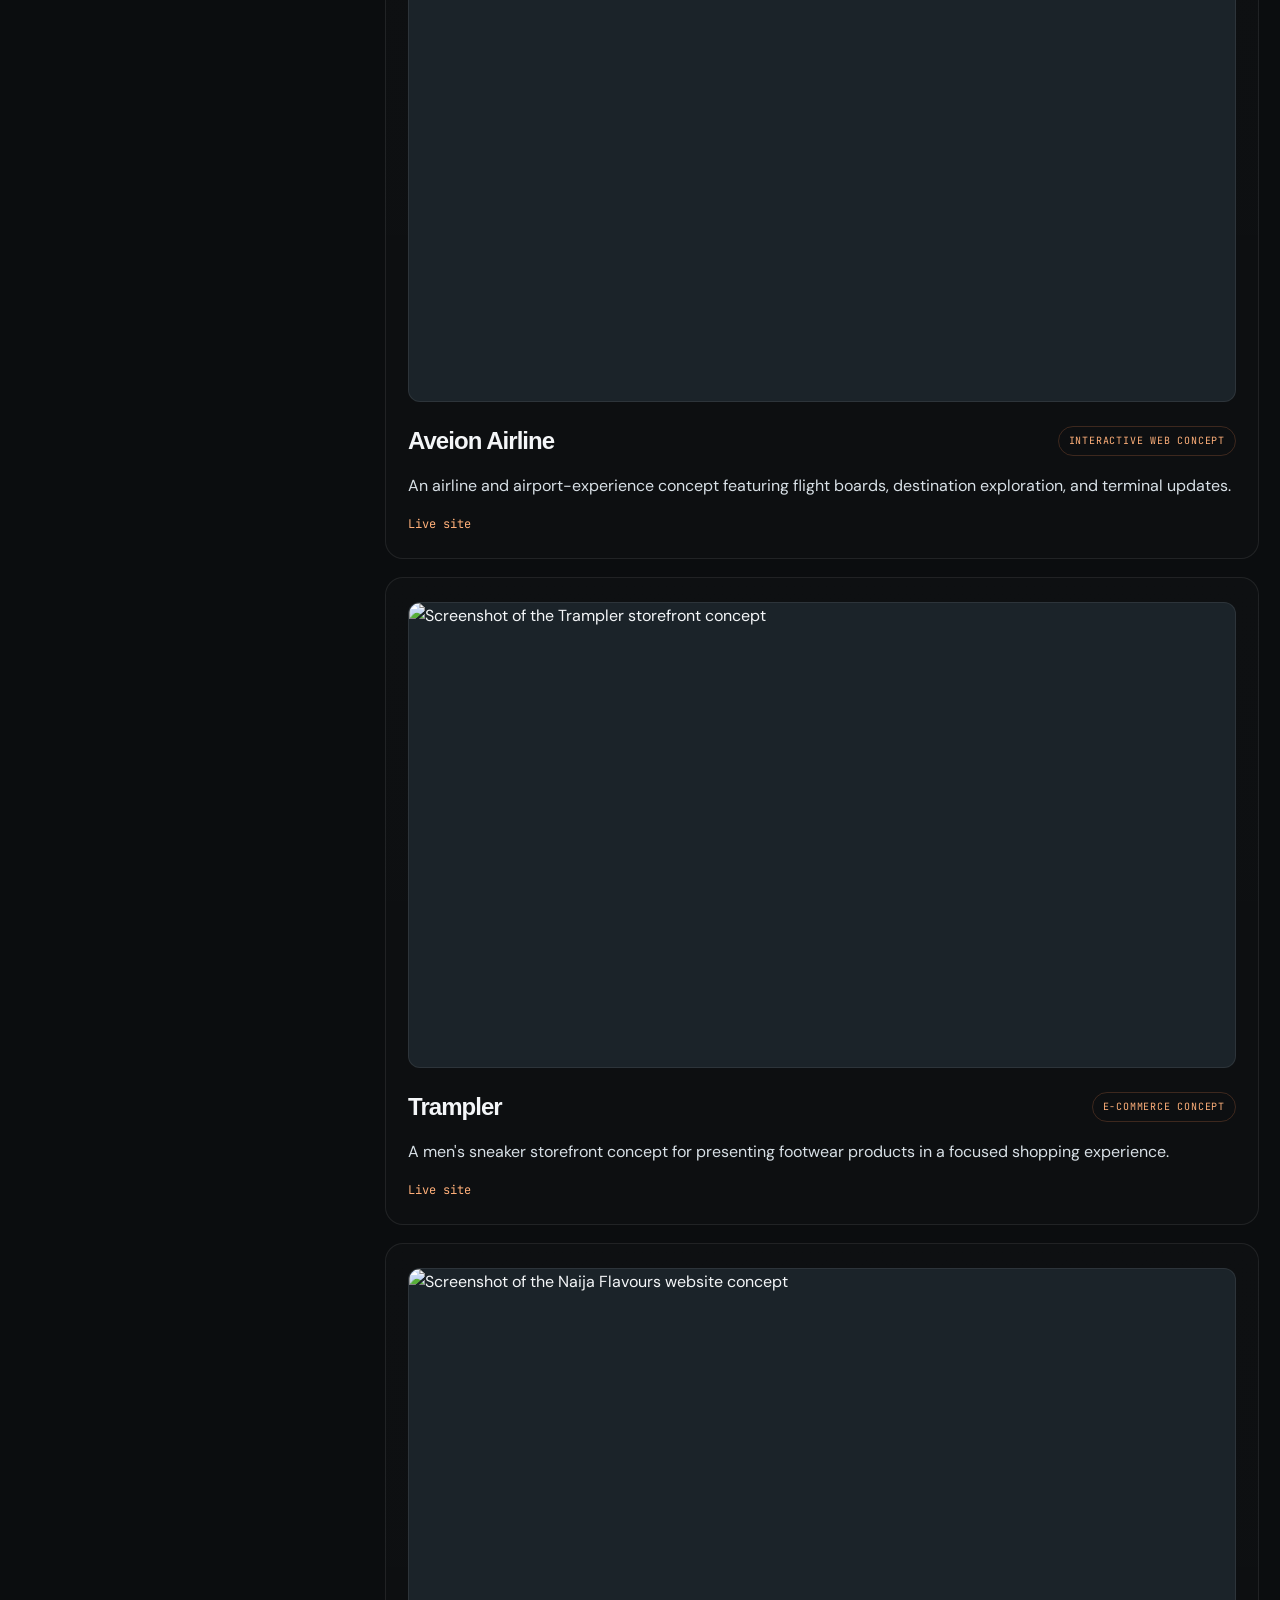
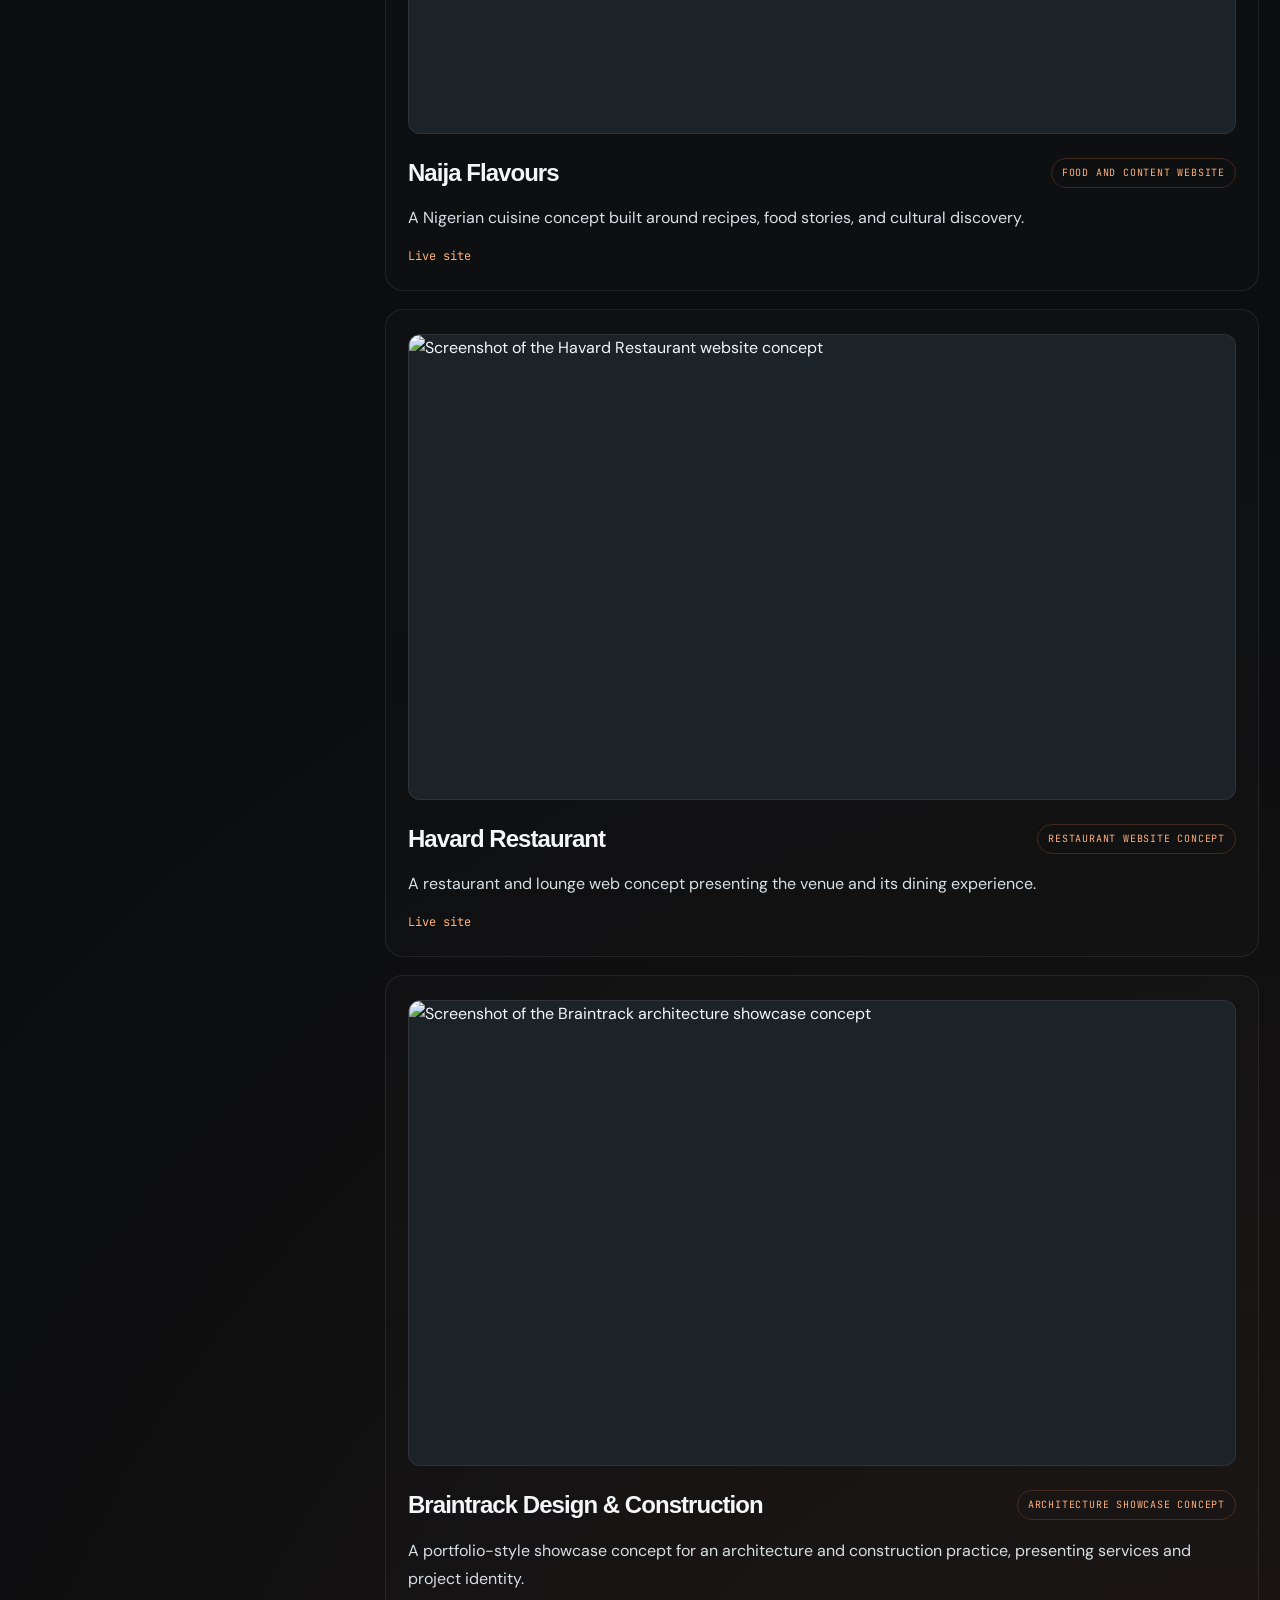
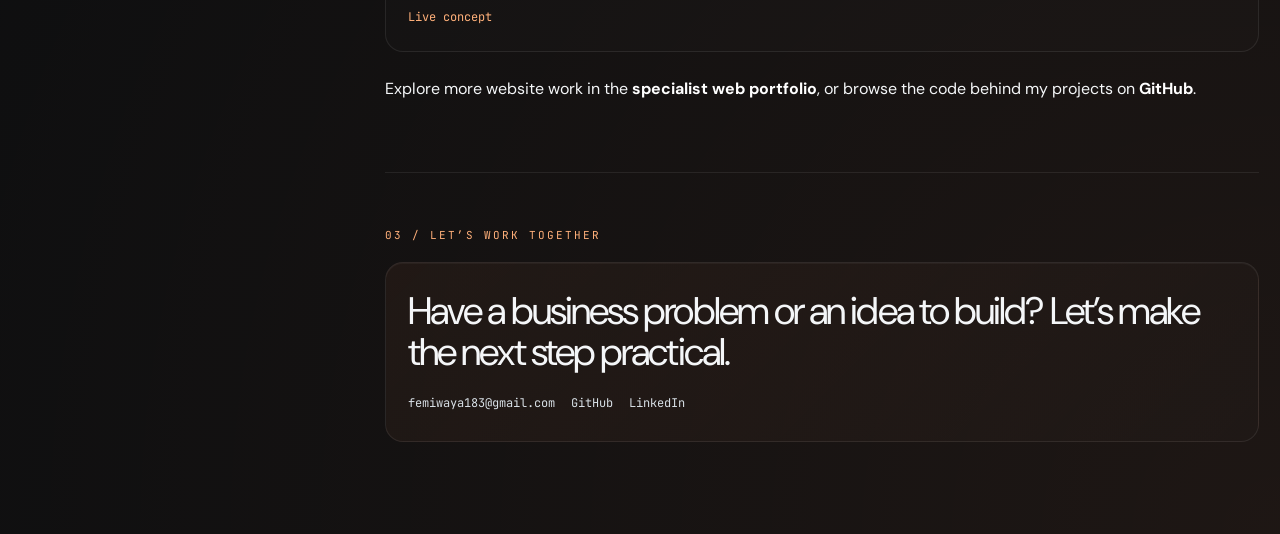
==== commit effe08d1: "Add Amala Spot to selected work" ====
--- a/index.html
+++ b/index.html
@@ -134,6 +134,18 @@
 
           <article class="work-card">
             <div class="work-topline">
+              <h3>Amala Spot</h3>
+              <span>Full-stack product demo</span>
+            </div>
+            <p>A Nigerian restaurant ordering platform built with Next.js, TypeScript, Supabase, and Gemini. It brings together a database-driven food and drinks catalogue, configurable items, a shopping cart, server-validated demo ordering, private-key order tracking, an admin interface, and an AI assistant for menu discovery and basket interactions. This is a portfolio demonstration, not a live restaurant or payment service.</p>
+            <div class="work-links">
+              <a href="https://amala-spot-site.vercel.app/" target="_blank" rel="noreferrer">Live demo</a>
+              <a href="https://github.com/Bloody-noodles/amala-spot" target="_blank" rel="noreferrer">Source code</a>
+            </div>
+          </article>
+
+          <article class="work-card">
+            <div class="work-topline">
               <h3>Campus Security System</h3>
               <span>Final-year project</span>
             </div>
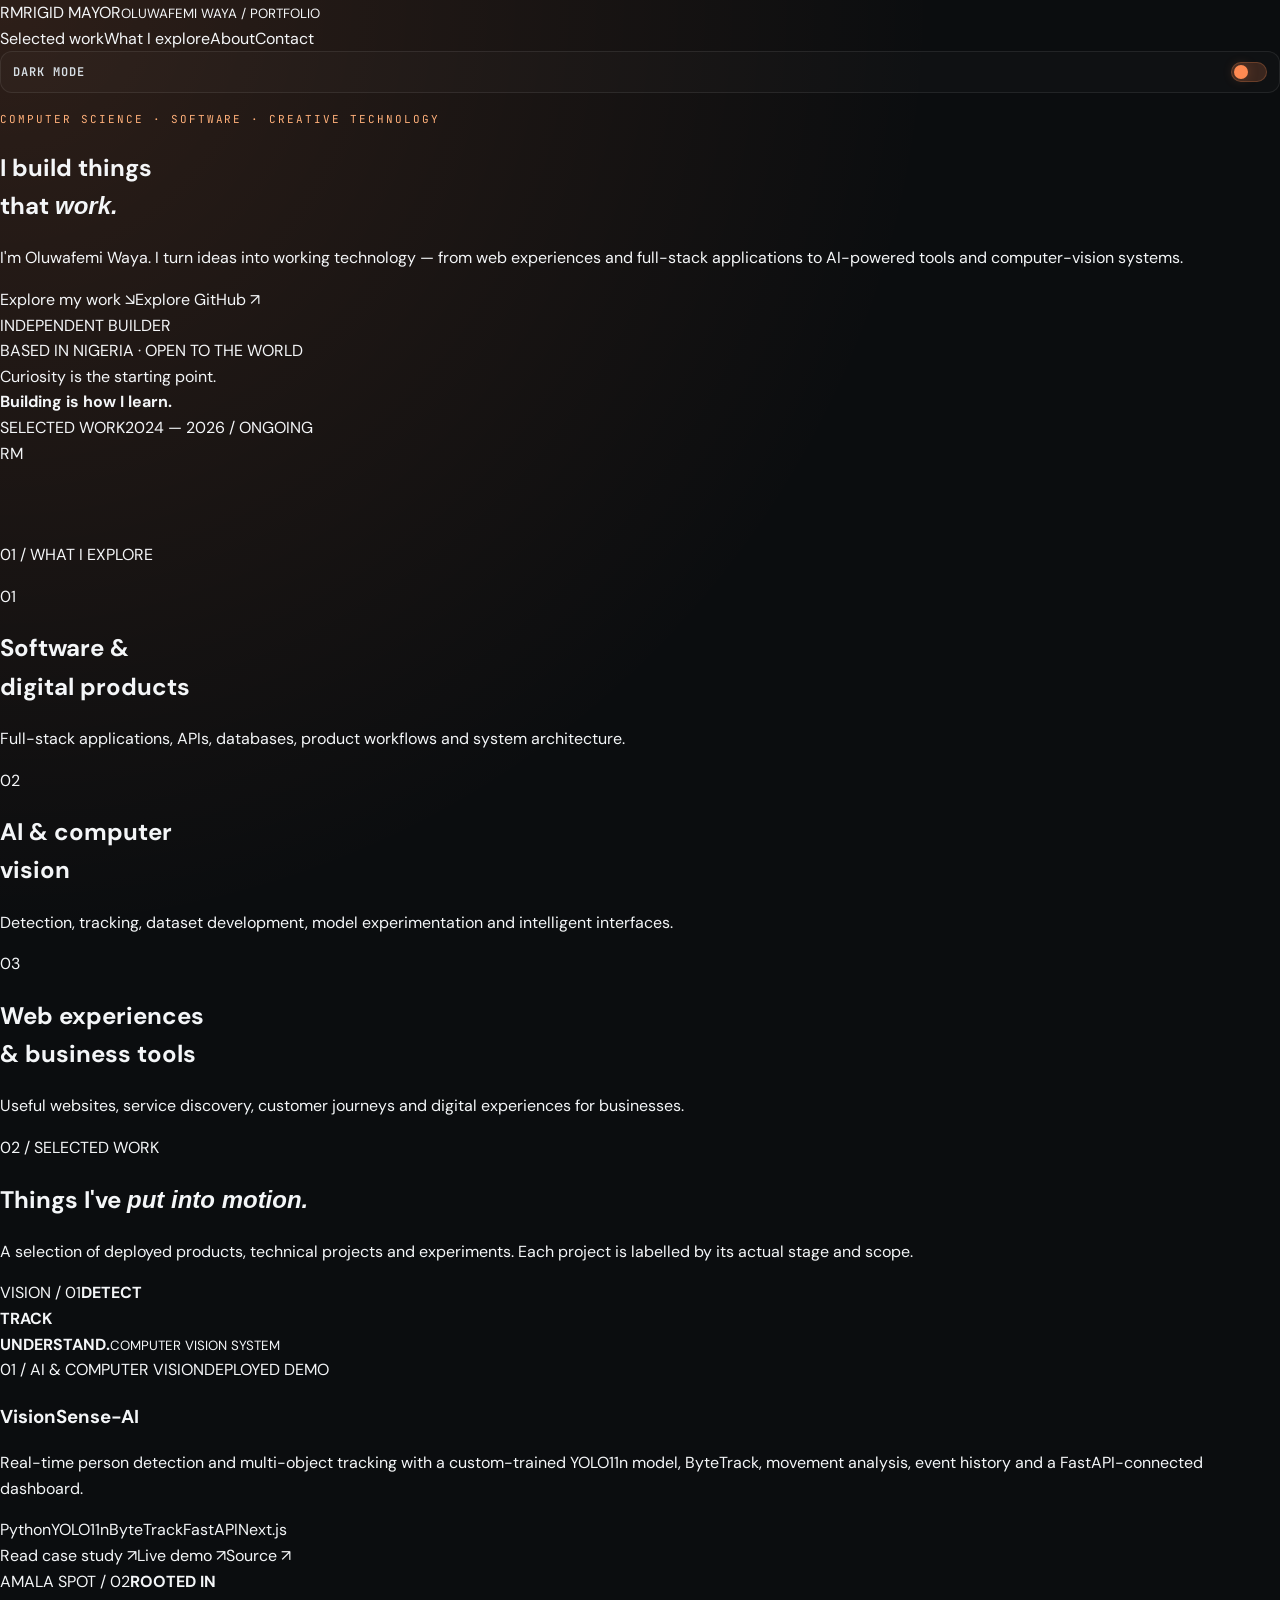
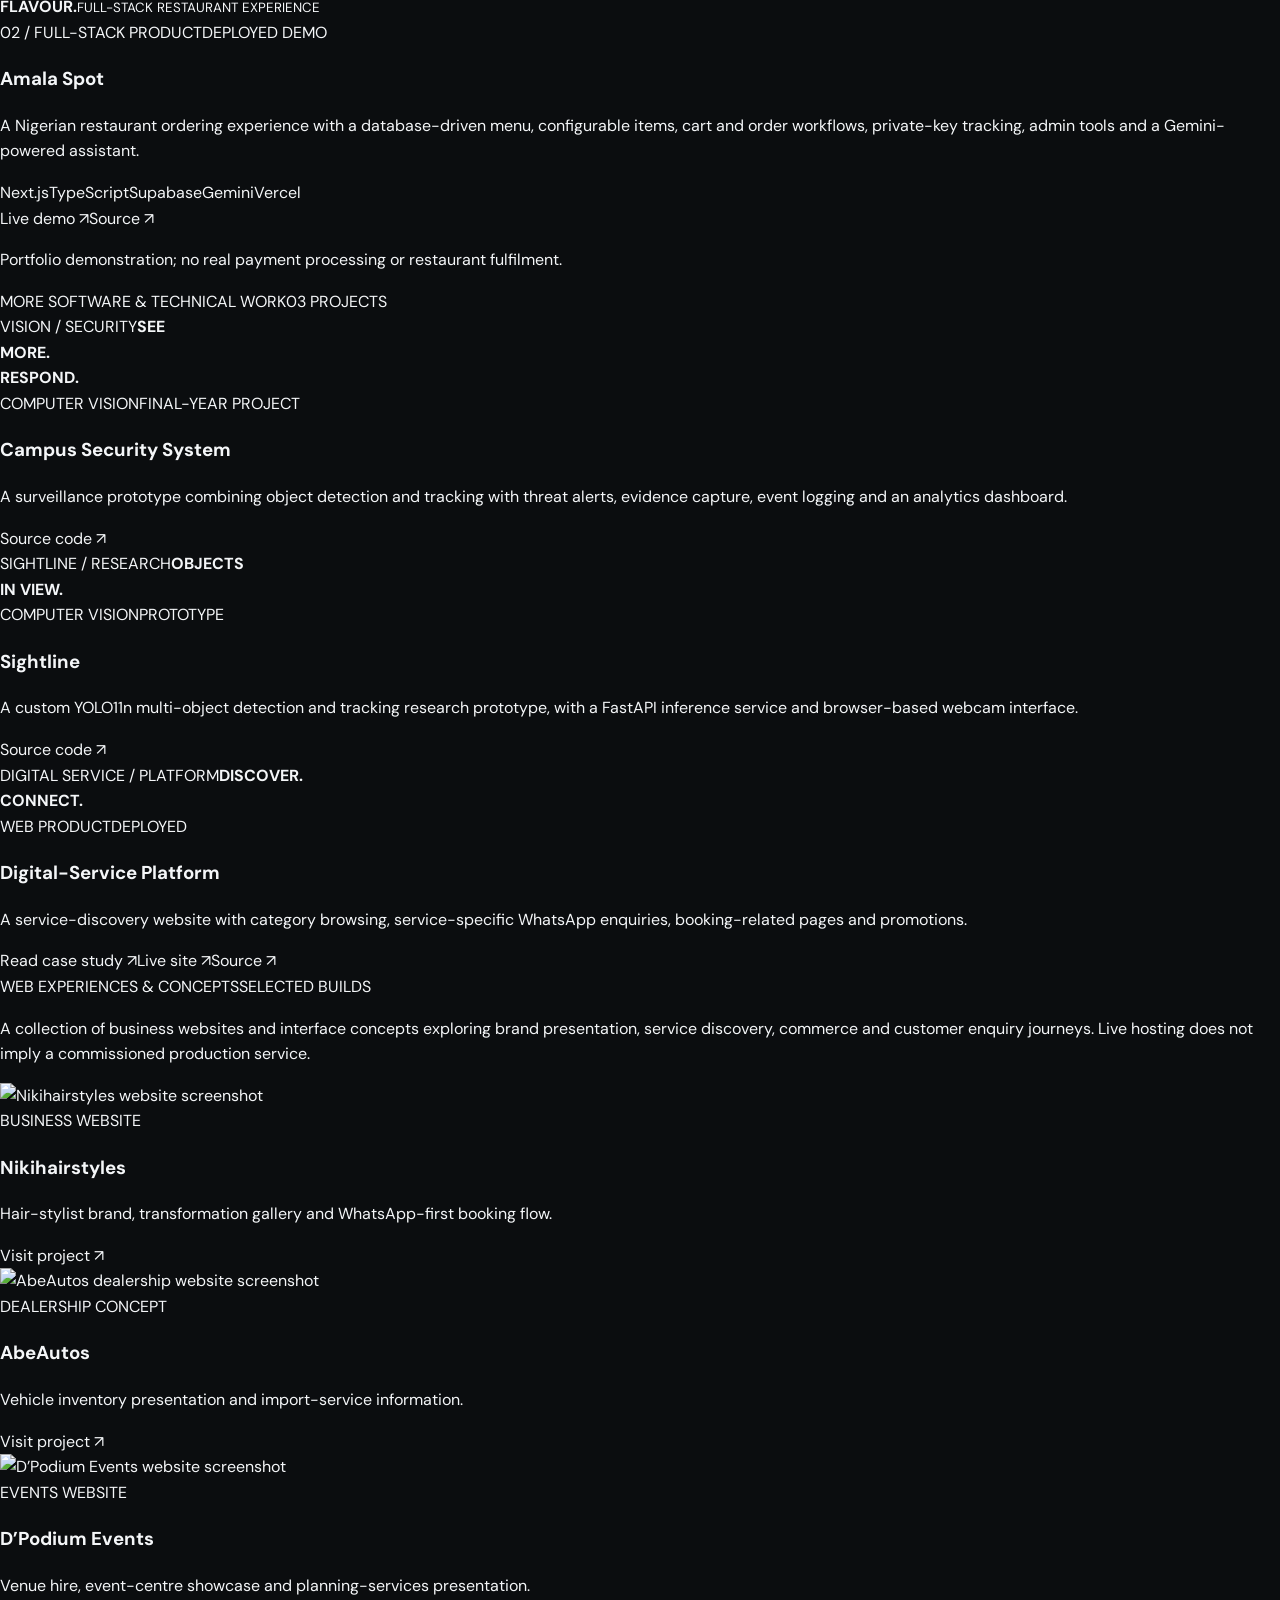
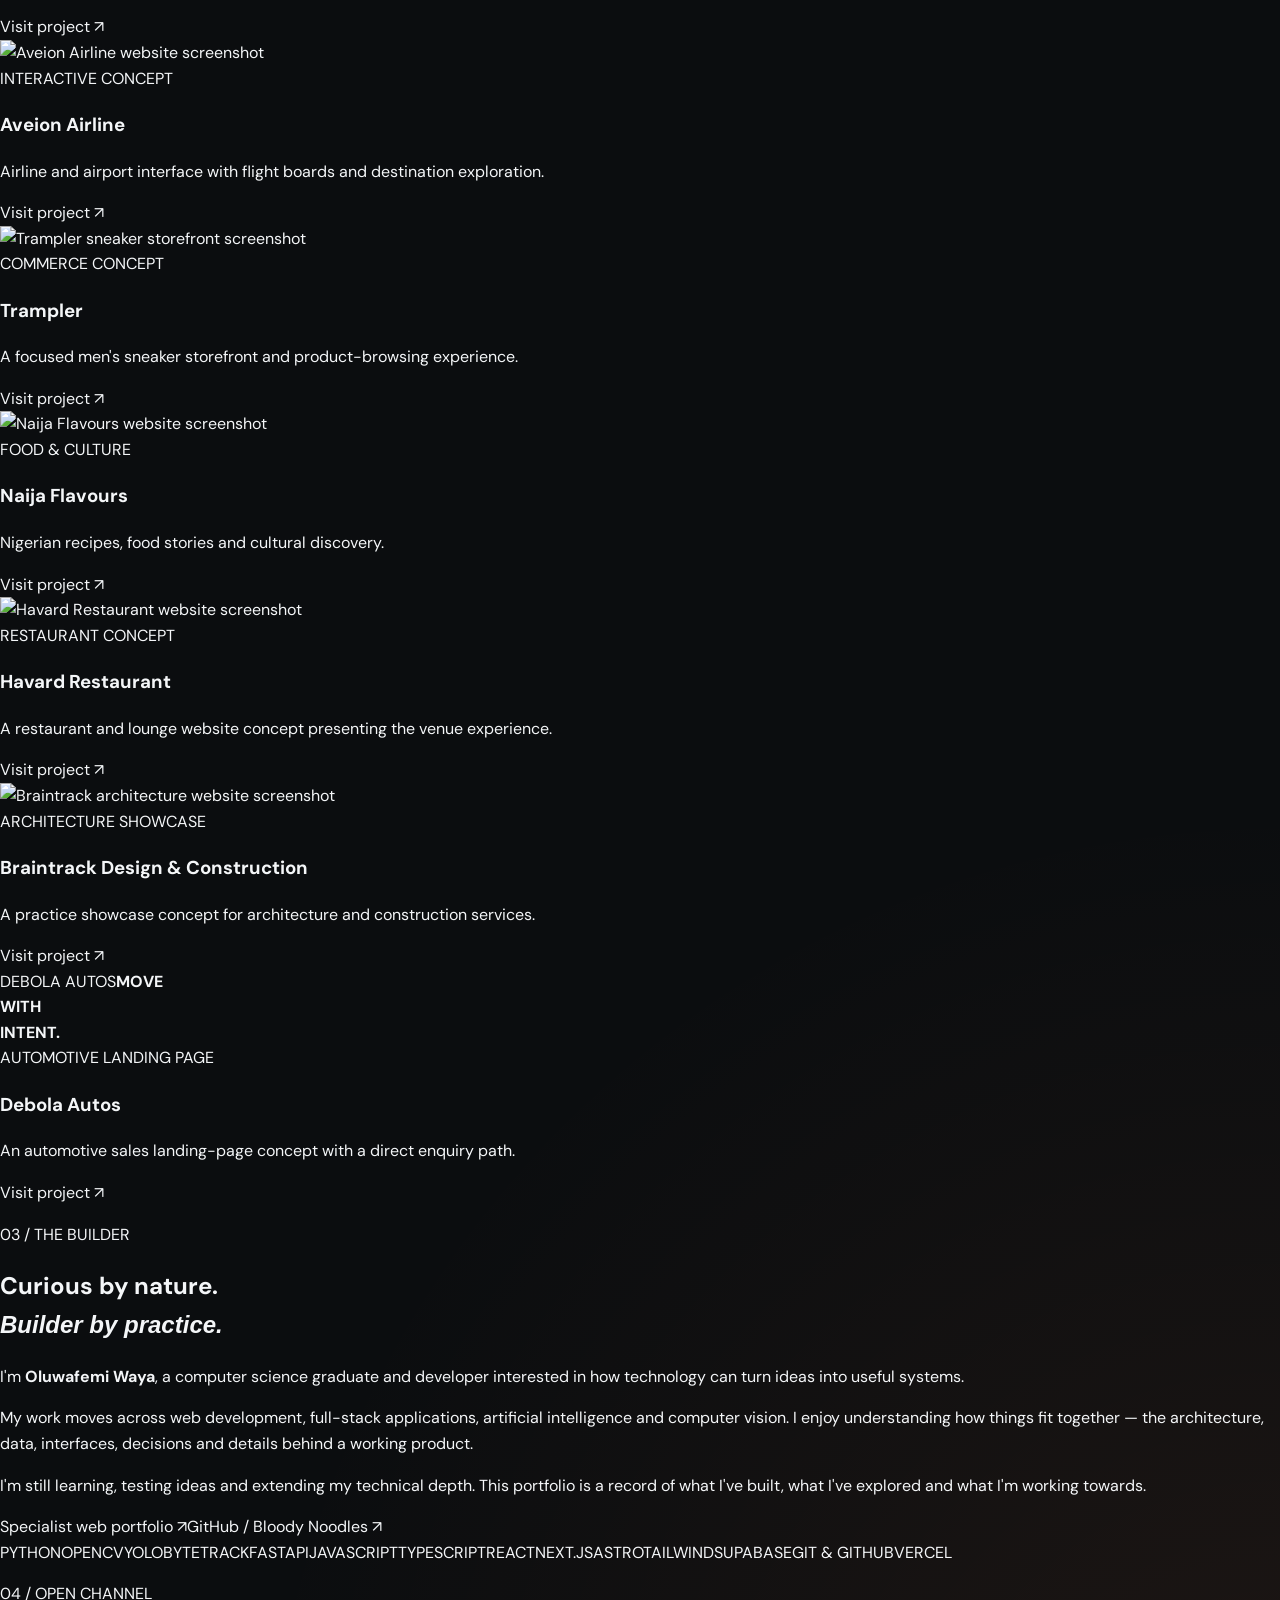
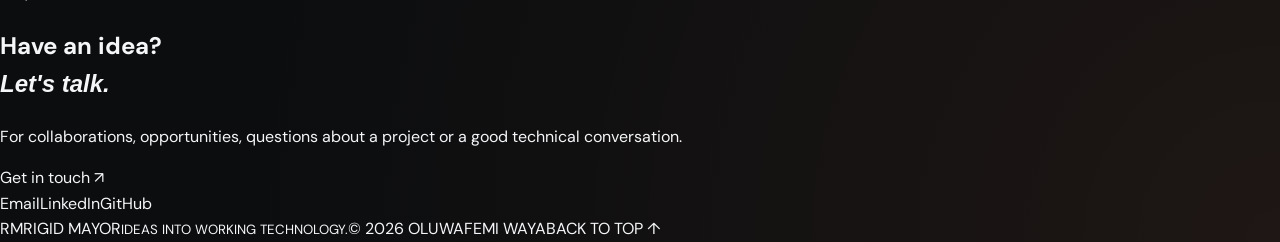
==== commit a7d5bcb8: "Redesign master portfolio around selected engineering work" ====
--- a/index.html
+++ b/index.html
@@ -4,10 +4,10 @@
 <meta charset="UTF-8">
 <meta name="viewport" content="width=device-width, initial-scale=1.0">
 <title>Oluwafemi Waya — Rigid Mayor</title>
-<meta name="description" content="Rigid Mayor by Oluwafemi Waya. Practical business websites, customer enquiry systems, automation, and AI-powered software. Ideas into working technology.">
+<meta name="description" content="The work and experiments of Oluwafemi Waya: software engineering, computer vision, AI-powered products, and web experiences.">
 <meta name="theme-color" content="#101113">
-<meta property="og:title" content="Rigid Mayor — Ideas into working technology">
-<meta property="og:description" content="Business websites, customer enquiry systems, and practical AI software built to solve real problems.">
+<meta property="og:title" content="Oluwafemi Waya — Rigid Mayor">
+<meta property="og:description" content="Ideas into working technology. Explore software, AI, computer vision and web projects by Oluwafemi Waya.">
 <meta property="og:type" content="website">
 <meta property="og:url" content="https://bloody-noodles.github.io/Rigid-Mayor/">
 <link rel="preconnect" href="https://fonts.googleapis.com">
@@ -16,328 +16,95 @@
 <link rel="stylesheet" href="style.css">
 </head>
 <body>
-  <div class="page-shell">
-    <aside class="sidebar reveal">
-      <div class="brand-wrap">
-        <span class="brand-kicker">Rigid Mayor / Portfolio</span>
-        <h1>Oluwafemi Waya</h1>
-        <p class="brand-tagline">Ideas into working technology.</p>
+<div class="site-shell">
+  <header class="site-header">
+    <a class="wordmark" href="#top" aria-label="Rigid Mayor home"><span class="mark">RM</span><span>RIGID MAYOR<small>OLUWAFEMI WAYA / PORTFOLIO</small></span></a>
+    <nav class="main-nav" aria-label="Main navigation">
+      <a href="#work">Selected work</a><a href="#disciplines">What I explore</a><a href="#about">About</a><a href="#contact">Contact</a>
+    </nav>
+    <button class="theme-toggle" type="button" aria-label="Toggle colour theme" aria-pressed="false"><span class="theme-label">Dark mode</span><span class="toggle-indicator"></span></button>
+  </header>
+
+  <main id="top">
+    <section class="hero">
+      <div class="hero-copy">
+        <p class="eyebrow"><span class="eyebrow-line"></span> COMPUTER SCIENCE · SOFTWARE · CREATIVE TECHNOLOGY</p>
+        <h1>I build things<br>that <em>work.</em></h1>
+        <p class="hero-lead">I'm Oluwafemi Waya. I turn ideas into working technology — from web experiences and full-stack applications to AI-powered tools and computer-vision systems.</p>
+        <div class="hero-actions"><a class="button button-primary" href="#work">Explore my work <span>↘</span></a><a class="text-link" href="https://github.com/Bloody-noodles" target="_blank" rel="noreferrer">Explore GitHub ↗</a></div>
+      </div>
+      <div class="hero-aside">
+        <div class="hero-index">INDEPENDENT BUILDER<br>BASED IN NIGERIA · OPEN TO THE WORLD</div>
+        <div class="hero-statement">Curiosity is the starting point.<br><strong>Building is how I learn.</strong></div>
+        <div class="hero-rule"></div>
+        <div class="hero-bottom"><span>SELECTED WORK</span><span>2024 — 2026 / ONGOING</span></div>
+      </div>
+      <div class="hero-orbit" aria-hidden="true"><span>RM</span><i></i><b></b></div>
+    </section>
+
+    <section class="intro-strip" id="disciplines">
+      <p class="section-kicker">01 / WHAT I EXPLORE</p>
+      <div class="discipline-grid">
+        <article><span class="discipline-number">01</span><h2>Software &<br>digital products</h2><p>Full-stack applications, APIs, databases, product workflows and system architecture.</p></article>
+        <article><span class="discipline-number">02</span><h2>AI & computer<br>vision</h2><p>Detection, tracking, dataset development, model experimentation and intelligent interfaces.</p></article>
+        <article><span class="discipline-number">03</span><h2>Web experiences<br>& business tools</h2><p>Useful websites, service discovery, customer journeys and digital experiences for businesses.</p></article>
+      </div>
+    </section>
+
+    <section class="work-section" id="work">
+      <div class="section-heading"><div><p class="section-kicker">02 / SELECTED WORK</p><h2>Things I've <em>put into motion.</em></h2></div><p class="section-description">A selection of deployed products, technical projects and experiments. Each project is labelled by its actual stage and scope.</p></div>
+
+      <div class="project-feature-grid">
+        <article class="project-card project-feature">
+          <a class="project-image" href="visionsense-ai-case-study.html" aria-label="View VisionSense-AI case study"><div class="image-placeholder vision-placeholder"><span>VISION / 01</span><b>DETECT<br>TRACK<br>UNDERSTAND.</b><small>COMPUTER VISION SYSTEM</small></div></a>
+          <div class="project-content"><div class="project-meta"><span>01 / AI & COMPUTER VISION</span><span class="status status-live">DEPLOYED DEMO</span></div><h3>VisionSense-AI</h3><p>Real-time person detection and multi-object tracking with a custom-trained YOLO11n model, ByteTrack, movement analysis, event history and a FastAPI-connected dashboard.</p><div class="tag-list"><span>Python</span><span>YOLO11n</span><span>ByteTrack</span><span>FastAPI</span><span>Next.js</span></div><div class="project-links"><a href="visionsense-ai-case-study.html">Read case study ↗</a><a href="https://vision-sense-ai-wine.vercel.app/" target="_blank" rel="noreferrer">Live demo ↗</a><a href="https://github.com/Bloody-noodles/VisionSense-AI" target="_blank" rel="noreferrer">Source ↗</a></div></div>
+        </article>
+        <article class="project-card project-feature">
+          <a class="project-image" href="https://amala-spot-site.vercel.app/" target="_blank" rel="noreferrer" aria-label="Open Amala Spot demo"><div class="image-placeholder amala-placeholder"><span>AMALA SPOT / 02</span><b>ROOTED IN<br>FLAVOUR.</b><small>FULL-STACK RESTAURANT EXPERIENCE</small></div></a>
+          <div class="project-content"><div class="project-meta"><span>02 / FULL-STACK PRODUCT</span><span class="status status-live">DEPLOYED DEMO</span></div><h3>Amala Spot</h3><p>A Nigerian restaurant ordering experience with a database-driven menu, configurable items, cart and order workflows, private-key tracking, admin tools and a Gemini-powered assistant.</p><div class="tag-list"><span>Next.js</span><span>TypeScript</span><span>Supabase</span><span>Gemini</span><span>Vercel</span></div><div class="project-links"><a href="https://amala-spot-site.vercel.app/" target="_blank" rel="noreferrer">Live demo ↗</a><a href="https://github.com/Bloody-noodles/amala-spot" target="_blank" rel="noreferrer">Source ↗</a></div><p class="scope-note">Portfolio demonstration; no real payment processing or restaurant fulfilment.</p></div>
+        </article>
       </div>
 
-      <div class="portrait-wrap">
-        <img src="file_000000000d8882438aef3fe6b892262a.png" alt="Portrait of Oluwafemi Waya">
+      <div class="section-subhead"><span>MORE SOFTWARE & TECHNICAL WORK</span><span>03 PROJECTS</span></div>
+      <div class="compact-project-grid">
+        <article class="compact-card"><div class="compact-art campus-art"><span>VISION / SECURITY</span><b>SEE<br>MORE.<br>RESPOND.</b></div><div class="project-meta"><span>COMPUTER VISION</span><span class="status status-project">FINAL-YEAR PROJECT</span></div><h3>Campus Security System</h3><p>A surveillance prototype combining object detection and tracking with threat alerts, evidence capture, event logging and an analytics dashboard.</p><div class="project-links"><a href="https://github.com/Bloody-noodles/RealTime_Campus_Security_System" target="_blank" rel="noreferrer">Source code ↗</a></div></article>
+        <article class="compact-card"><div class="compact-art sightline-art"><span>SIGHTLINE / RESEARCH</span><b>OBJECTS<br>IN VIEW.</b></div><div class="project-meta"><span>COMPUTER VISION</span><span class="status status-progress">PROTOTYPE</span></div><h3>Sightline</h3><p>A custom YOLO11n multi-object detection and tracking research prototype, with a FastAPI inference service and browser-based webcam interface.</p><div class="project-links"><a href="https://github.com/Bloody-noodles/Sightline" target="_blank" rel="noreferrer">Source code ↗</a></div></article>
+        <article class="compact-card"><div class="compact-art digital-art"><span>DIGITAL SERVICE / PLATFORM</span><b>DISCOVER.<br>CONNECT.</b></div><div class="project-meta"><span>WEB PRODUCT</span><span class="status status-live">DEPLOYED</span></div><h3>Digital-Service Platform</h3><p>A service-discovery website with category browsing, service-specific WhatsApp enquiries, booking-related pages and promotions.</p><div class="project-links"><a href="dee-faith-pride-case-study.html">Read case study ↗</a><a href="https://dee-faith-pride.vercel.app/" target="_blank" rel="noreferrer">Live site ↗</a><a href="https://github.com/Bloody-noodles/Digital-Service-Commercial-Website" target="_blank" rel="noreferrer">Source ↗</a></div></article>
       </div>
 
-      <p class="bio">I build practical websites, customer enquiry systems, and digital tools that help businesses present themselves and work more effectively.</p>
+      <div class="section-subhead"><span>WEB EXPERIENCES & CONCEPTS</span><span>SELECTED BUILDS</span></div>
+      <p class="section-description web-intro">A collection of business websites and interface concepts exploring brand presentation, service discovery, commerce and customer enquiry journeys. Live hosting does not imply a commissioned production service.</p>
+      <div class="web-project-grid">
+        <article class="web-card"><img src="https://raw.githubusercontent.com/Bloody-noodles/Oluwafemi/main/src/images/nikkihairtsyles.png" alt="Nikihairstyles website screenshot" loading="lazy"><div><span>BUSINESS WEBSITE</span><h3>Nikihairstyles</h3><p>Hair-stylist brand, transformation gallery and WhatsApp-first booking flow.</p><a href="https://nikkihair.netlify.app/" target="_blank" rel="noreferrer">Visit project ↗</a></div></article>
+        <article class="web-card"><img src="https://raw.githubusercontent.com/Bloody-noodles/Oluwafemi/main/src/images/abeautos.png" alt="AbeAutos dealership website screenshot" loading="lazy"><div><span>DEALERSHIP CONCEPT</span><h3>AbeAutos</h3><p>Vehicle inventory presentation and import-service information.</p><a href="https://abegautos.lovable.app/" target="_blank" rel="noreferrer">Visit project ↗</a></div></article>
+        <article class="web-card"><img src="https://raw.githubusercontent.com/Bloody-noodles/Oluwafemi/main/src/images/d%27podium.png" alt="D’Podium Events website screenshot" loading="lazy"><div><span>EVENTS WEBSITE</span><h3>D’Podium Events</h3><p>Venue hire, event-centre showcase and planning-services presentation.</p><a href="https://dpodium.netlify.app/" target="_blank" rel="noreferrer">Visit project ↗</a></div></article>
+        <article class="web-card"><img src="https://raw.githubusercontent.com/Bloody-noodles/Oluwafemi/main/src/images/aveion.png" alt="Aveion Airline website screenshot" loading="lazy"><div><span>INTERACTIVE CONCEPT</span><h3>Aveion Airline</h3><p>Airline and airport interface with flight boards and destination exploration.</p><a href="https://aveion-airline.netlify.app/" target="_blank" rel="noreferrer">Visit project ↗</a></div></article>
+        <article class="web-card"><img src="https://raw.githubusercontent.com/Bloody-noodles/Oluwafemi/main/src/images/trampler.png" alt="Trampler sneaker storefront screenshot" loading="lazy"><div><span>COMMERCE CONCEPT</span><h3>Trampler</h3><p>A focused men's sneaker storefront and product-browsing experience.</p><a href="https://trampler.netlify.app/" target="_blank" rel="noreferrer">Visit project ↗</a></div></article>
+        <article class="web-card"><img src="https://raw.githubusercontent.com/Bloody-noodles/Oluwafemi/main/src/images/naija%20flavor.png" alt="Naija Flavours website screenshot" loading="lazy"><div><span>FOOD & CULTURE</span><h3>Naija Flavours</h3><p>Nigerian recipes, food stories and cultural discovery.</p><a href="https://naija-flavours.netlify.app/" target="_blank" rel="noreferrer">Visit project ↗</a></div></article>
+        <article class="web-card"><img src="https://raw.githubusercontent.com/Bloody-noodles/Oluwafemi/main/src/images/havard.png" alt="Havard Restaurant website screenshot" loading="lazy"><div><span>RESTAURANT CONCEPT</span><h3>Havard Restaurant</h3><p>A restaurant and lounge website concept presenting the venue experience.</p><a href="https://havardresturant.netlify.app/" target="_blank" rel="noreferrer">Visit project ↗</a></div></article>
+        <article class="web-card"><img src="https://raw.githubusercontent.com/Bloody-noodles/Oluwafemi/main/src/images/braintrack.png" alt="Braintrack architecture website screenshot" loading="lazy"><div><span>ARCHITECTURE SHOWCASE</span><h3>Braintrack Design & Construction</h3><p>A practice showcase concept for architecture and construction services.</p><a href="https://braintrack-architect-showcase.lovable.app/" target="_blank" rel="noreferrer">Visit project ↗</a></div></article>
+        <article class="web-card no-image"><div class="no-image-art"><span>DEBOLA AUTOS</span><b>MOVE<br>WITH<br>INTENT.</b></div><div><span>AUTOMOTIVE LANDING PAGE</span><h3>Debola Autos</h3><p>An automotive sales landing-page concept with a direct enquiry path.</p><a href="https://debola-autos.netlify.app/" target="_blank" rel="noreferrer">Visit project ↗</a></div></article>
+      </div>
+    </section>
 
-      <button class="theme-toggle" type="button" aria-label="Toggle light and dark mode" aria-pressed="false">
-        <span class="toggle-label">Dark mode</span>
-        <span class="toggle-indicator" aria-hidden="true"></span>
-      </button>
+    <section class="about-section" id="about">
+      <p class="section-kicker">03 / THE BUILDER</p>
+      <div class="about-layout"><div><h2>Curious by nature.<br><em>Builder by practice.</em></h2></div><div class="about-text"><p>I'm <strong>Oluwafemi Waya</strong>, a computer science graduate and developer interested in how technology can turn ideas into useful systems.</p><p>My work moves across web development, full-stack applications, artificial intelligence and computer vision. I enjoy understanding how things fit together — the architecture, data, interfaces, decisions and details behind a working product.</p><p>I'm still learning, testing ideas and extending my technical depth. This portfolio is a record of what I've built, what I've explored and what I'm working towards.</p><div class="about-links"><a href="https://oluwafemi-murex.vercel.app/" target="_blank" rel="noreferrer">Specialist web portfolio ↗</a><a href="https://github.com/Bloody-noodles" target="_blank" rel="noreferrer">GitHub / Bloody Noodles ↗</a></div></div></div>
+      <div class="toolkit"><span>PYTHON</span><span>OPENCV</span><span>YOLO</span><span>BYTETRACK</span><span>FASTAPI</span><span>JAVASCRIPT</span><span>TYPESCRIPT</span><span>REACT</span><span>NEXT.JS</span><span>ASTRO</span><span>TAILWIND</span><span>SUPABASE</span><span>GIT & GITHUB</span><span>VERCEL</span></div>
+    </section>
 
-      <nav class="side-nav" aria-label="Main navigation">
-        <a href="#about">About</a>
-        <a href="#work">Work</a>
-        <a href="#contact">Contact</a>
-      </nav>
-
-      <div class="meta-list">
-        <div><span>Location</span><strong>Nigeria / Remote</strong></div>
-        <div><span>Focus</span><strong>Web + Enquiry Systems</strong></div>
-        <div><span>Status</span><strong>Open for projects</strong></div>
-      </div>
-
-      <div class="social-links">
-        <a href="mailto:femiwaya183@gmail.com">Email</a>
-        <a href="https://github.com/Bloody-noodles" target="_blank" rel="noreferrer">GitHub</a>
-        <a href="https://www.linkedin.com/in/oluwafemi-waya-1219a13a2" target="_blank" rel="noreferrer">LinkedIn</a>
-      </div>
-    </aside>
-
-    <main class="content">
-      <section class="hero reveal" id="top">
-        <p class="eyebrow">Rigid Mayor · Websites · Digital systems · AI</p>
-        <h2>I turn <span class="accent">ideas into working technology.</span></h2>
-        <p class="lead">I build business websites and customer enquiry systems that help people understand what you offer, trust your business, and take the next step. I also build practical software and AI solutions when the problem calls for them.</p>
-        <div class="cta-row">
-          <a class="btn" href="#work">Explore selected work</a>
-          <a class="btn secondary" href="#contact">Discuss a project</a>
-        </div>
-        <div class="focus-row">
-          <span>Business websites</span>
-          <span>Customer enquiry systems</span>
-          <span>AI & computer vision</span>
-        </div>
-      </section>
-
-      <section id="about" class="reveal">
-        <p class="section-tag">01 / About</p>
-        <div class="about-grid">
-          <div class="about-copy">
-            <p>I’m <strong>Oluwafemi Waya, the builder behind Rigid Mayor.</strong> I turn business needs and rough ideas into useful digital experiences: websites that explain an offer clearly, enquiry paths that make it easier to contact a business, and practical tools that reduce friction.</p>
-            <p><strong>My primary focus is business websites and customer enquiry systems.</strong> I also build AI-enabled tools and software prototypes, with computer vision as a deeper technical specialty. I use AI-assisted workflows where they help, while checking implementation and being clear about what has actually been tested.</p>
-            <p>The goal is not technology for its own sake. It is to make the next step clearer for customers and the work more effective for the business. Explore this portfolio or visit my <a href="https://oluwafemi-murex.vercel.app/" target="_blank" rel="noreferrer"><strong>specialist web portfolio</strong></a>.</p>
-          </div>
-
-          <div class="stack-card">
-            <div>
-              <h3>Software / AI</h3>
-              <ul>
-                <li>Python</li>
-                <li>OpenCV</li>
-                <li>YOLO / ByteTrack</li>
-                <li>Flask / FastAPI</li>
-              </ul>
-            </div>
-            <div>
-              <h3>Web / Product</h3>
-              <ul>
-                <li>HTML / CSS / JavaScript</li>
-                <li>React / TypeScript</li>
-                <li>Astro / Tailwind CSS</li>
-                <li>Supabase / APIs</li>
-              </ul>
-            </div>
-          </div>
-        </div>
-      </section>
-
-      <section id="work" class="reveal">
-        <p class="section-tag">02 / Selected work</p>
-        <div class="work-list">
-          <article class="work-card">
-            <div class="work-topline">
-              <h3>VisionSense-AI</h3>
-              <span>Deployed AI project</span>
-            </div>
-            <p>Real-time human detection and multi-object tracking using YOLO11n and ByteTrack, with movement analysis, event history, session metrics, and a dashboard connected to a FastAPI backend.</p>
-            <div class="work-links">
-              <a href="https://vision-sense-ai-wine.vercel.app/" target="_blank" rel="noreferrer">Live demo</a>
-              <a href="https://github.com/Bloody-noodles/VisionSense-AI" target="_blank" rel="noreferrer">Source</a>
-              <a href="https://github.com/Bloody-noodles/Person-Dataset" target="_blank" rel="noreferrer">Dataset / training</a>
-              <a href="visionsense-ai-case-study.html">Case study</a>
-            </div>
-          </article>
-
-          <article class="work-card">
-            <div class="work-topline">
-              <h3>Digital-Service Platform</h3>
-              <span>Deployed web product</span>
-            </div>
-            <p>A service-discovery and commerce website with category browsing, service-specific WhatsApp enquiries, appointment booking, and promotions. Database-backed administration and order workflows require configuration and are not presented here as verified production features.</p>
-            <div class="work-links">
-              <a href="https://dee-faith-pride.vercel.app/" target="_blank" rel="noreferrer">Live site</a>
-              <a href="https://github.com/Bloody-noodles/Digital-Service-Commercial-Website" target="_blank" rel="noreferrer">Source code</a>
-              <a href="dee-faith-pride-case-study.html">Case study</a>
-            </div>
-          </article>
-
-          <article class="work-card">
-            <div class="work-topline">
-              <h3>Amala Spot</h3>
-              <span>Full-stack product demo</span>
-            </div>
-            <p>A Nigerian restaurant ordering platform built with Next.js, TypeScript, Supabase, and Gemini. It brings together a database-driven food and drinks catalogue, configurable items, a shopping cart, server-validated demo ordering, private-key order tracking, an admin interface, and an AI assistant for menu discovery and basket interactions. This is a portfolio demonstration, not a live restaurant or payment service.</p>
-            <div class="work-links">
-              <a href="https://amala-spot-site.vercel.app/" target="_blank" rel="noreferrer">Live demo</a>
-              <a href="https://github.com/Bloody-noodles/amala-spot" target="_blank" rel="noreferrer">Source code</a>
-            </div>
-          </article>
-
-          <article class="work-card">
-            <div class="work-topline">
-              <h3>Campus Security System</h3>
-              <span>Final-year project</span>
-            </div>
-            <p>A computer-vision surveillance system combining object detection and tracking with threat alerts, evidence capture, event logging, and an analytics dashboard.</p>
-            <div class="work-links">
-              <a href="https://github.com/Bloody-noodles/RealTime_Campus_Security_System" target="_blank" rel="noreferrer">Source code</a>
-            </div>
-          </article>
-
-          <article class="work-card">
-            <div class="work-topline">
-              <h3>Sightline</h3>
-              <span>Computer-vision prototype</span>
-            </div>
-            <p>A research prototype for custom YOLO11n detection across 11 object classes, with ByteTrack, a FastAPI inference service, and a browser-based webcam dashboard. The inference service runs locally.</p>
-            <div class="work-links">
-              <a href="https://github.com/Bloody-noodles/Sightline" target="_blank" rel="noreferrer">Source code</a>
-            </div>
-          </article>
-
-          <article class="work-card">
-            <img class="work-image" src="https://raw.githubusercontent.com/Bloody-noodles/Oluwafemi/main/public/images/work-nikkihair.png" alt="Screenshot of the Nikihairstyles business website" loading="lazy" decoding="async">
-              <div class="work-topline">
-              <h3>Nikihairstyles</h3>
-              <span>Business website</span>
-            </div>
-            <p>A hair-stylist brand website with service presentation, a transformation gallery, and a WhatsApp-first booking flow designed to turn visits into enquiries.</p>
-            <div class="work-links">
-              <a href="https://nikkihair.netlify.app/" target="_blank" rel="noreferrer">Live site</a>
-              <a href="https://github.com/Bloody-noodles/nikkihair" target="_blank" rel="noreferrer">Source code</a>
-            </div>
-          </article>
-
-          <article class="work-card">
-            <img class="work-image" src="https://raw.githubusercontent.com/Bloody-noodles/Oluwafemi/main/public/images/work-abegautos.png" alt="Screenshot of the AbeAutos dealership website concept" loading="lazy" decoding="async">
-              <div class="work-topline">
-              <h3>AbeAutos</h3>
-              <span>Dealership web concept</span>
-            </div>
-            <p>A vehicle-dealership concept with featured inventory, import-service information, and a showroom-style browsing experience.</p>
-            <div class="work-links">
-              <a href="https://abegautos.lovable.app/" target="_blank" rel="noreferrer">Live site</a>
-            </div>
-          </article>
-
-          <article class="work-card">
-            <div class="work-topline">
-              <h3>Debola Autos</h3>
-              <span>Automotive landing page</span>
-            </div>
-            <p>An automotive sales landing-page concept focused on clear service presentation and a direct path for prospective customers to enquire.</p>
-            <div class="work-links">
-              <a href="https://debola-autos.netlify.app/" target="_blank" rel="noreferrer">Live site</a>
-            </div>
-          </article>
-
-          <article class="work-card">
-            <img class="work-image" src="https://raw.githubusercontent.com/Bloody-noodles/Oluwafemi/main/public/images/work-dpodium.png" alt="Screenshot of the D’Podium Events website concept" loading="lazy" decoding="async">
-              <div class="work-topline">
-              <h3>D’Podium Events</h3>
-              <span>Events website</span>
-            </div>
-            <p>An event-centre showcase for venue hire, weddings, conferences, and planning services, with a structured enquiry path.</p>
-            <div class="work-links">
-              <a href="https://dpodium.netlify.app/" target="_blank" rel="noreferrer">Live site</a>
-            </div>
-          </article>
-
-          <article class="work-card">
-            <img class="work-image" src="https://raw.githubusercontent.com/Bloody-noodles/Oluwafemi/main/public/images/work-aveion.png" alt="Screenshot of the Aveion Airline website concept" loading="lazy" decoding="async">
-              <div class="work-topline">
-              <h3>Aveion Airline</h3>
-              <span>Interactive web concept</span>
-            </div>
-            <p>An airline and airport-experience concept featuring flight boards, destination exploration, and terminal updates.</p>
-            <div class="work-links">
-              <a href="https://aveion-airline.netlify.app/" target="_blank" rel="noreferrer">Live site</a>
-            </div>
-          </article>
-
-          <article class="work-card">
-            <img class="work-image" src="https://raw.githubusercontent.com/Bloody-noodles/Oluwafemi/main/public/images/work-trampler.png" alt="Screenshot of the Trampler storefront concept" loading="lazy" decoding="async">
-              <div class="work-topline">
-              <h3>Trampler</h3>
-              <span>E-commerce concept</span>
-            </div>
-            <p>A men's sneaker storefront concept for presenting footwear products in a focused shopping experience.</p>
-            <div class="work-links">
-              <a href="https://trampler.netlify.app/" target="_blank" rel="noreferrer">Live site</a>
-            </div>
-          </article>
-
-          <article class="work-card">
-            <img class="work-image" src="https://raw.githubusercontent.com/Bloody-noodles/Oluwafemi/main/public/images/work-naija.png" alt="Screenshot of the Naija Flavours website concept" loading="lazy" decoding="async">
-              <div class="work-topline">
-              <h3>Naija Flavours</h3>
-              <span>Food and content website</span>
-            </div>
-            <p>A Nigerian cuisine concept built around recipes, food stories, and cultural discovery.</p>
-            <div class="work-links">
-              <a href="https://naija-flavours.netlify.app/" target="_blank" rel="noreferrer">Live site</a>
-            </div>
-          </article>
-
-          <article class="work-card">
-            <img class="work-image" src="https://raw.githubusercontent.com/Bloody-noodles/Oluwafemi/main/public/images/work-havard.png" alt="Screenshot of the Havard Restaurant website concept" loading="lazy" decoding="async">
-              <div class="work-topline">
-              <h3>Havard Restaurant</h3>
-              <span>Restaurant website concept</span>
-            </div>
-            <p>A restaurant and lounge web concept presenting the venue and its dining experience.</p>
-            <div class="work-links">
-              <a href="https://havardresturant.netlify.app/" target="_blank" rel="noreferrer">Live site</a>
-            </div>
-          </article>
-
-          <article class="work-card">
-            <img class="work-image" src="https://raw.githubusercontent.com/Bloody-noodles/Oluwafemi/main/public/images/work-braintrack.png" alt="Screenshot of the Braintrack architecture showcase concept" loading="lazy" decoding="async">
-              <div class="work-topline">
-              <h3>Braintrack Design & Construction</h3>
-              <span>Architecture showcase concept</span>
-            </div>
-            <p>A portfolio-style showcase concept for an architecture and construction practice, presenting services and project identity.</p>
-            <div class="work-links">
-              <a href="https://braintrack-architect-showcase.lovable.app/" target="_blank" rel="noreferrer">Live concept</a>
-            </div>
-          </article>
-        </div>
-        <p class="about-copy" style="margin-top: 1.5rem;">Explore more website work in the <a href="https://oluwafemi-murex.vercel.app/" target="_blank" rel="noreferrer"><strong>specialist web portfolio</strong></a>, or browse the code behind my projects on <a href="https://github.com/Bloody-noodles" target="_blank" rel="noreferrer"><strong>GitHub</strong></a>.</p>
-      </section>
-
-      <section id="contact" class="reveal">
-        <p class="section-tag">03 / Let’s work together</p>
-        <div class="contact-box">
-          <div>
-            <p class="contact-head">Have a business problem or an idea to build? Let’s make the next step practical.</p>
-          </div>
-          <div class="contact-links">
-            <a href="mailto:femiwaya183@gmail.com">femiwaya183@gmail.com</a>
-            <a href="https://github.com/Bloody-noodles" target="_blank" rel="noreferrer">GitHub</a>
-            <a href="https://www.linkedin.com/in/oluwafemi-waya-1219a13a2" target="_blank" rel="noreferrer">LinkedIn</a>
-          </div>
-        </div>
-      </section>
-    </main>
-  </div>
-
-  <script>
-    const revealItems = document.querySelectorAll('.reveal');
-    const observer = new IntersectionObserver((entries) => {
-      entries.forEach((entry) => {
-        if (entry.isIntersecting) {
-          entry.target.classList.add('visible');
-          observer.unobserve(entry.target);
-        }
-      });
-    }, { threshold: 0.15 });
-
-    revealItems.forEach((item) => observer.observe(item));
-
-    const navLinks = document.querySelectorAll('.side-nav a');
-    const sections = document.querySelectorAll('main section[id]');
-    const navObserver = new IntersectionObserver((entries) => {
-      entries.forEach((entry) => {
-        if (!entry.isIntersecting) return;
-        navLinks.forEach((link) => {
-          const active = link.getAttribute('href') === '#' + entry.target.id;
-          link.classList.toggle('active', active);
-        });
-      });
-    }, { threshold: 0.45, rootMargin: '-15% 0px -35% 0px' });
-
-    sections.forEach((section) => navObserver.observe(section));
-
-    const themeToggle = document.querySelector('.theme-toggle');
-    const toggleLabel = document.querySelector('.toggle-label');
-
-    const applyTheme = (theme) => {
-      const isLight = theme === 'light';
-      document.body.dataset.theme = theme;
-      themeToggle.setAttribute('aria-pressed', String(isLight));
-      toggleLabel.textContent = isLight ? 'Light mode' : 'Dark mode';
-      localStorage.setItem('portfolio-theme', theme);
-    };
-
-    const savedTheme = localStorage.getItem('portfolio-theme');
-    applyTheme(savedTheme || 'dark');
-
-    themeToggle.addEventListener('click', () => {
-      const nextTheme = document.body.dataset.theme === 'light' ? 'dark' : 'light';
-      applyTheme(nextTheme);
-    });
-  </script>
+    <section class="contact-section" id="contact"><p class="section-kicker">04 / OPEN CHANNEL</p><div class="contact-layout"><h2>Have an idea?<br><em>Let's talk.</em></h2><div><p>For collaborations, opportunities, questions about a project or a good technical conversation.</p><a class="button button-primary" href="mailto:femiwaya183@gmail.com">Get in touch ↗</a><div class="contact-social"><a href="mailto:femiwaya183@gmail.com">Email</a><a href="https://www.linkedin.com/in/oluwafemi-waya-1219a13a2" target="_blank" rel="noreferrer">LinkedIn</a><a href="https://github.com/Bloody-noodles" target="_blank" rel="noreferrer">GitHub</a></div></div></div></section>
+  </main>
+  <footer class="site-footer"><a class="wordmark" href="#top"><span class="mark">RM</span><span>RIGID MAYOR<small>IDEAS INTO WORKING TECHNOLOGY.</small></span></a><span>© <span id="year">2026</span> OLUWAFEMI WAYA</span><a href="#top">BACK TO TOP ↑</a></footer>
+</div>
+<script>
+const toggle=document.querySelector('.theme-toggle');
+const label=document.querySelector('.theme-label');
+const applyTheme=(theme)=>{document.body.dataset.theme=theme;const light=theme==='light';toggle.setAttribute('aria-pressed',String(light));label.textContent=light?'Light mode':'Dark mode';try{localStorage.setItem('rigid-mayor-theme',theme)}catch(e){}};
+let saved='dark';try{saved=localStorage.getItem('rigid-mayor-theme')||'dark'}catch(e){}
+applyTheme(saved);
+toggle.addEventListener('click',()=>applyTheme(document.body.dataset.theme==='light'?'dark':'light'));
+document.querySelector('#year').textContent=new Date().getFullYear();
+</script>
 </body>
 </html>
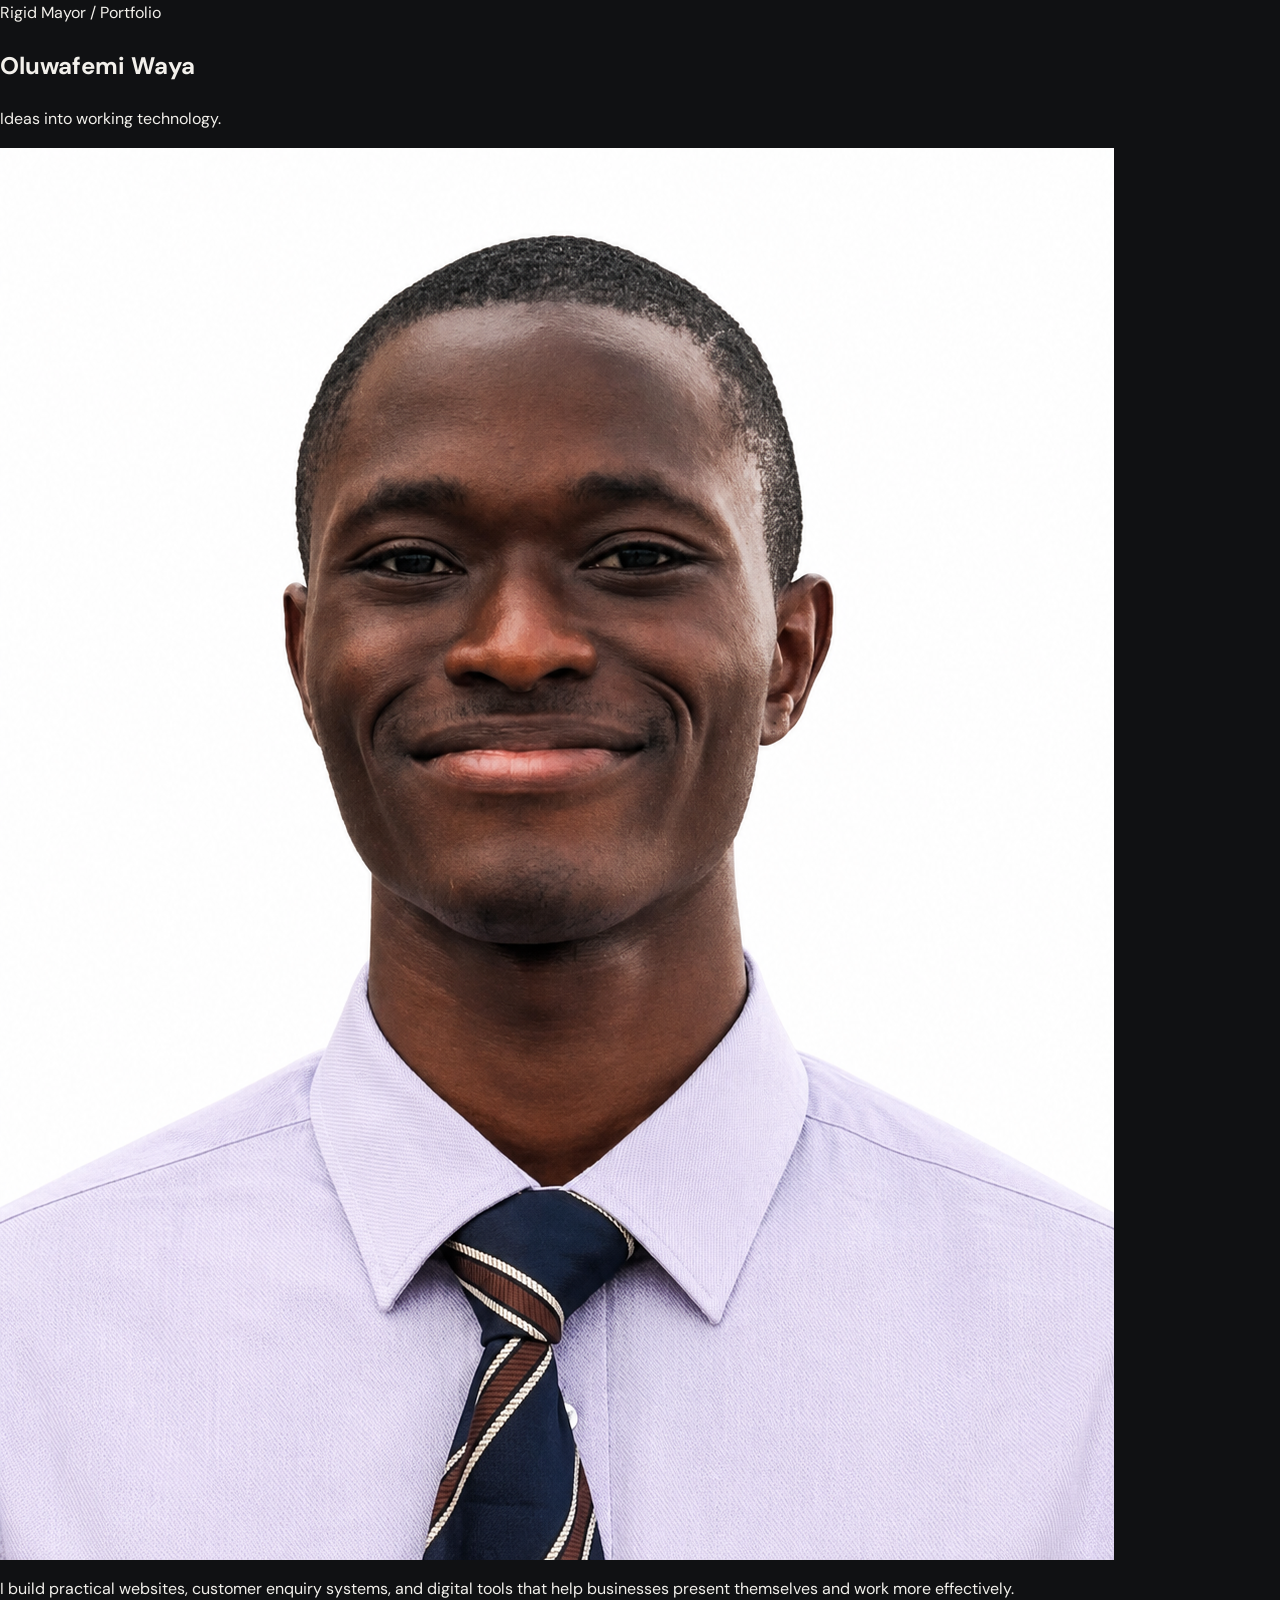
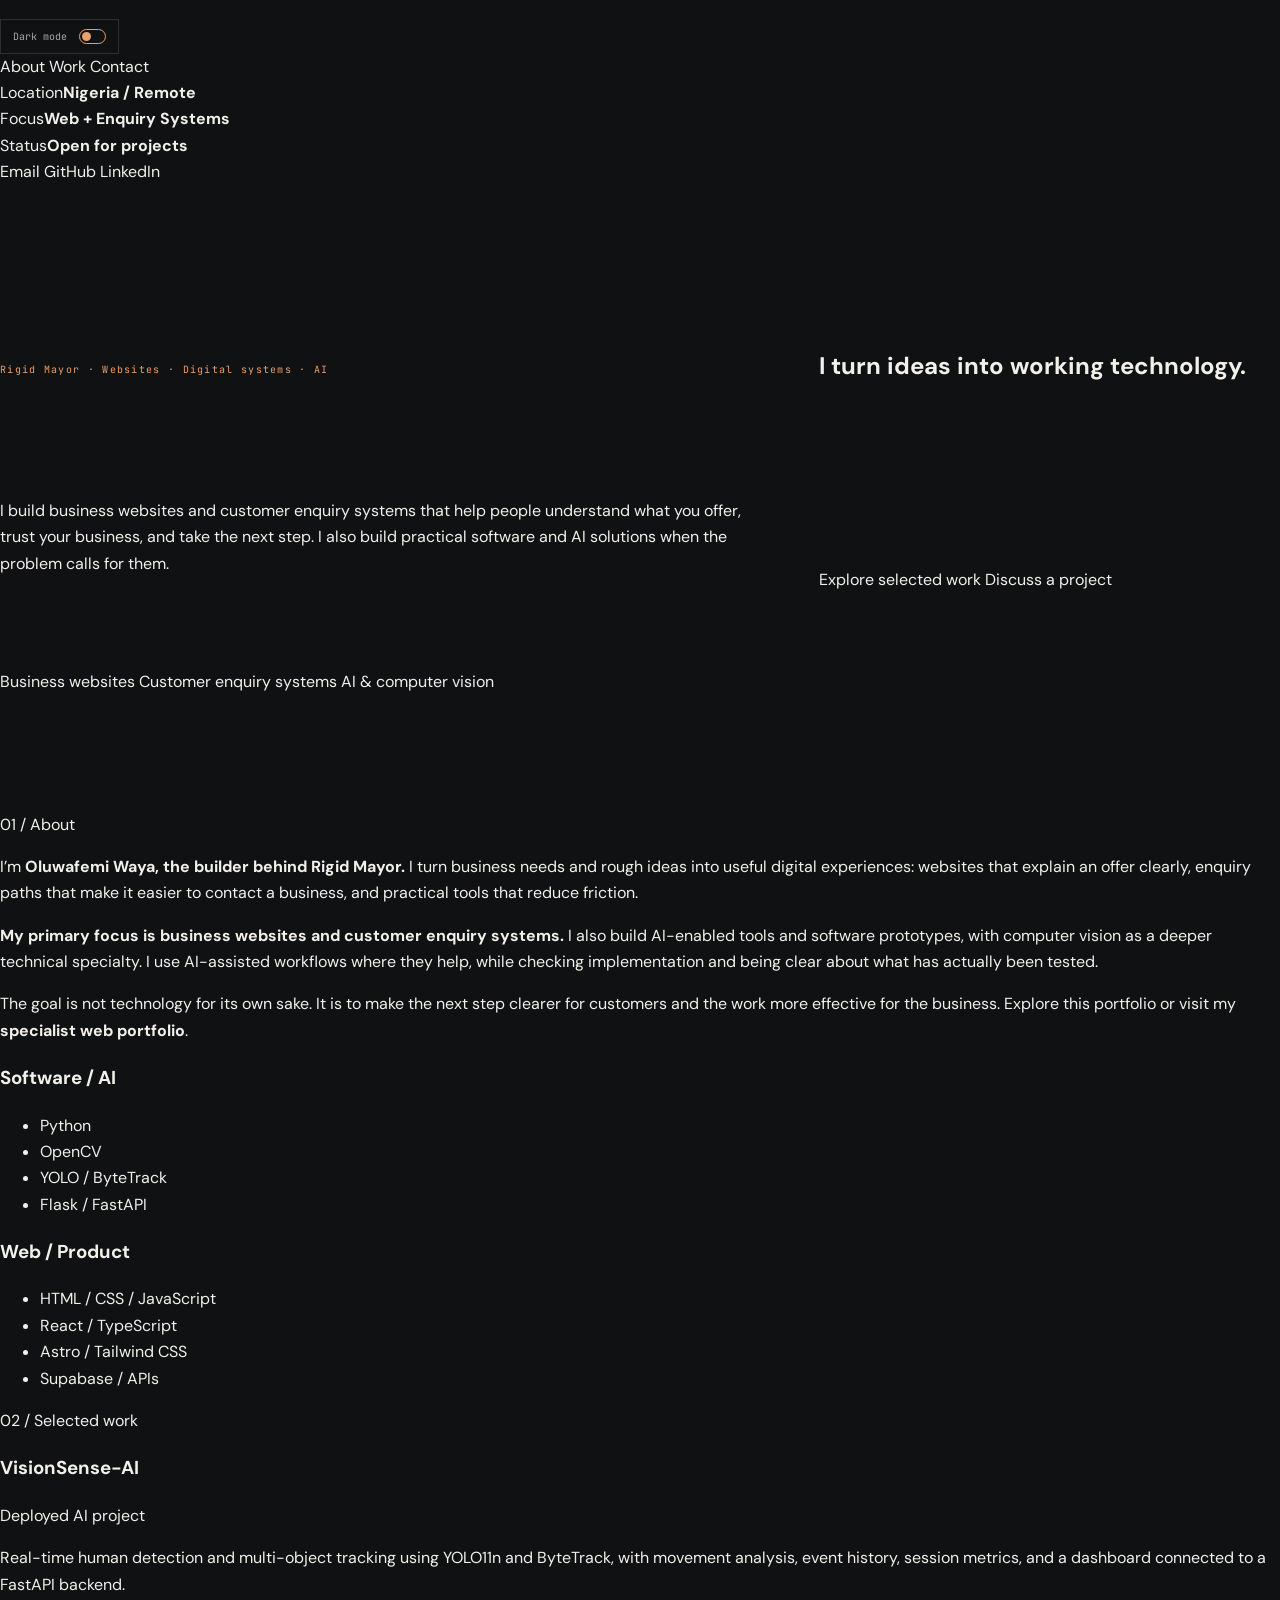
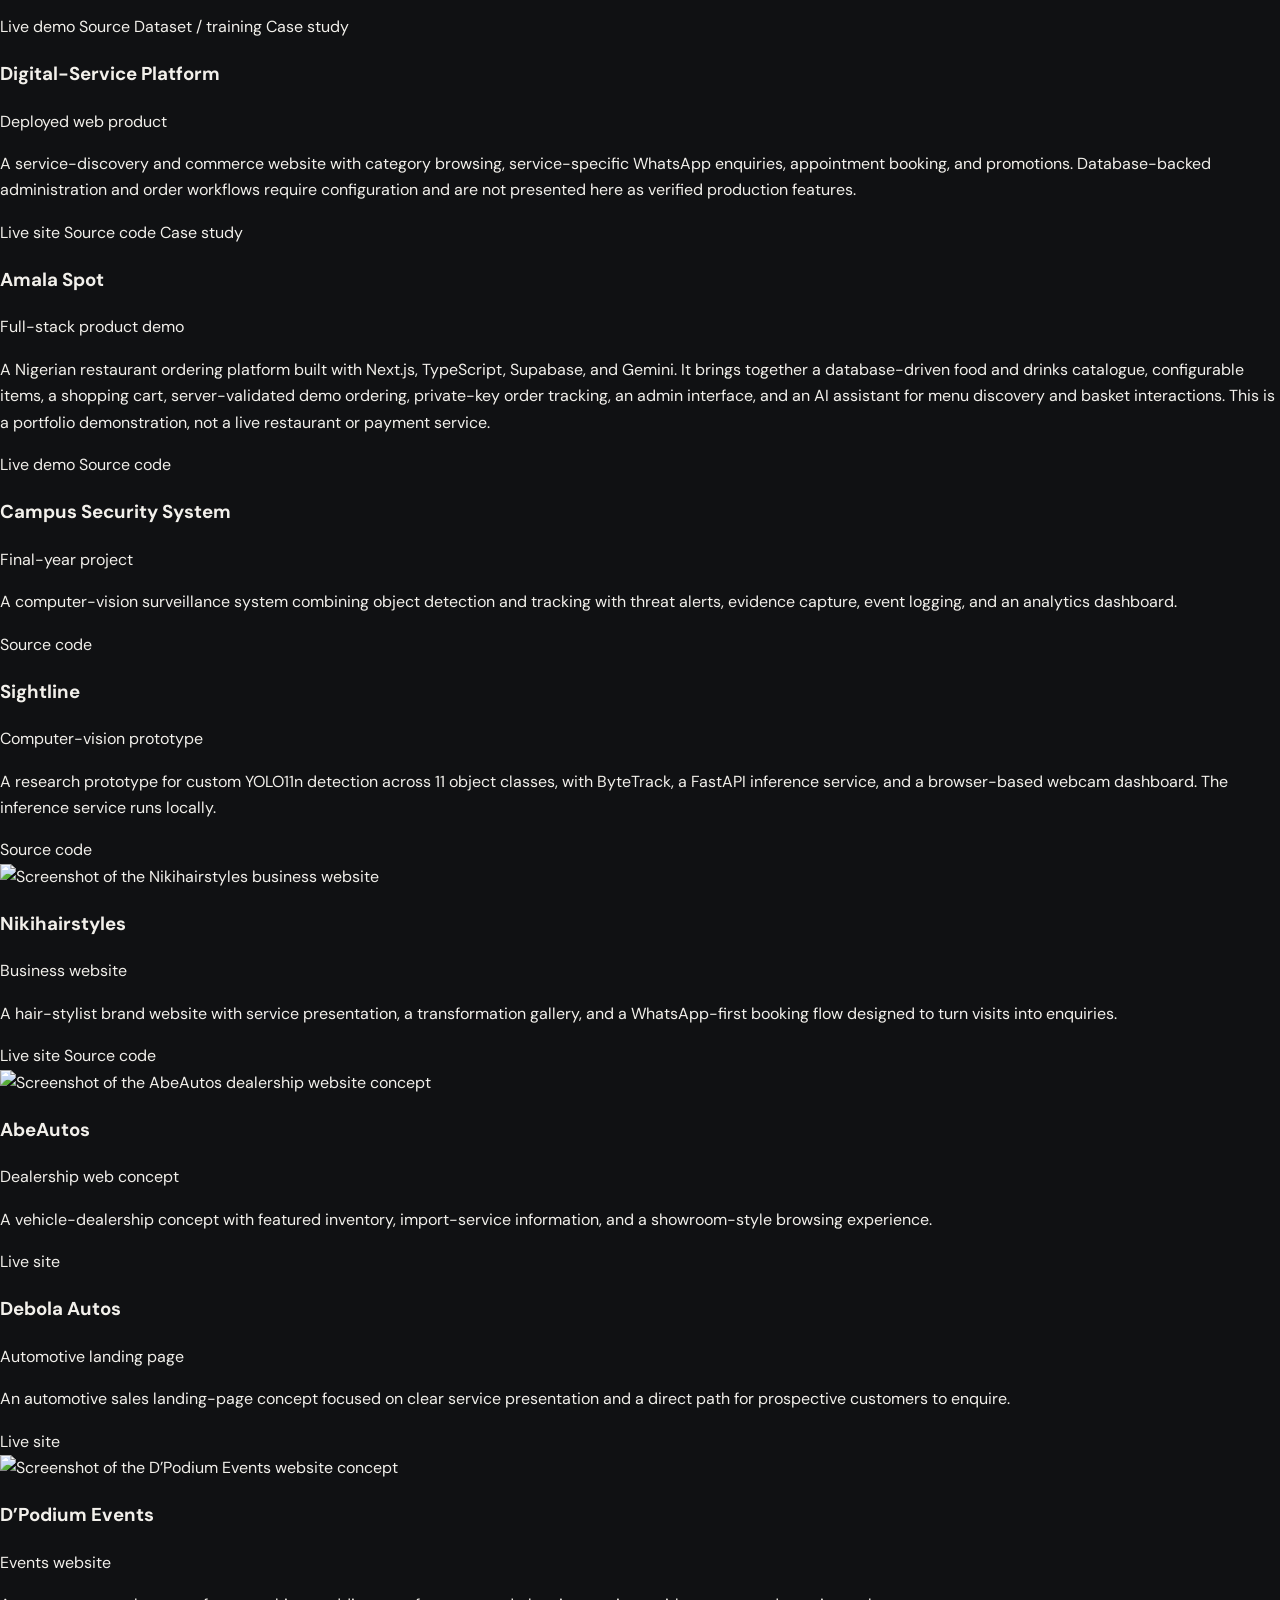
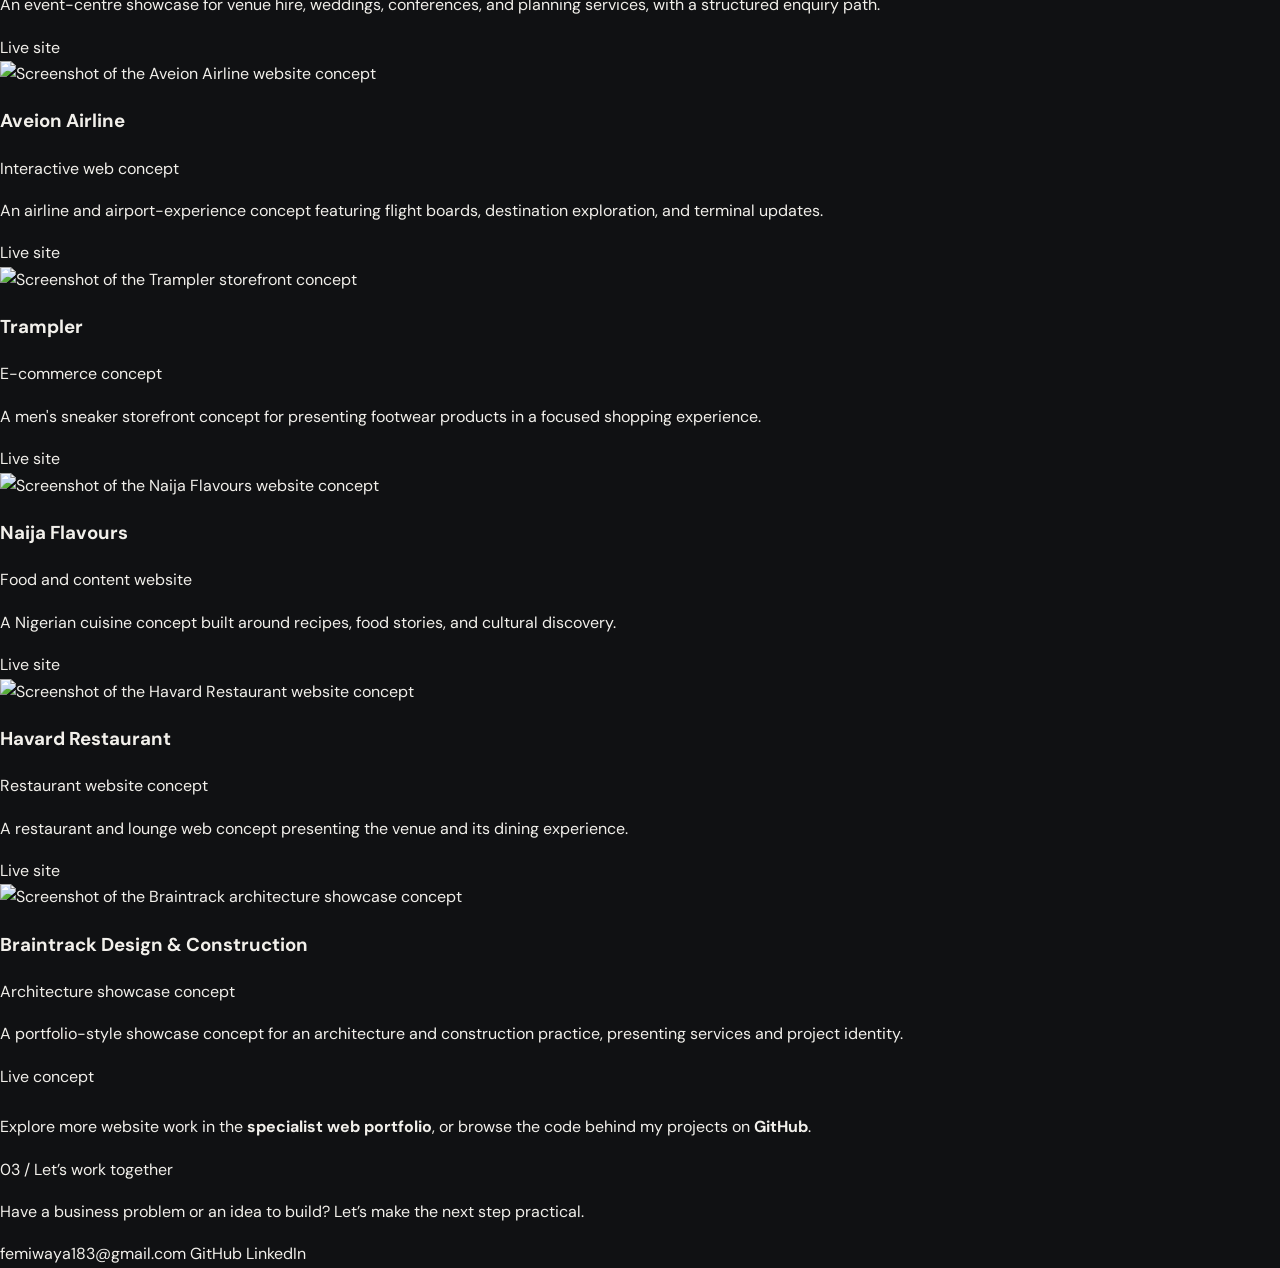
==== commit 70b4b367: "Restore original master portfolio design" ====
--- a/index.html
+++ b/index.html
@@ -4,10 +4,10 @@
 <meta charset="UTF-8">
 <meta name="viewport" content="width=device-width, initial-scale=1.0">
 <title>Oluwafemi Waya — Rigid Mayor</title>
-<meta name="description" content="The work and experiments of Oluwafemi Waya: software engineering, computer vision, AI-powered products, and web experiences.">
+<meta name="description" content="Rigid Mayor by Oluwafemi Waya. Practical business websites, customer enquiry systems, automation, and AI-powered software. Ideas into working technology.">
 <meta name="theme-color" content="#101113">
-<meta property="og:title" content="Oluwafemi Waya — Rigid Mayor">
-<meta property="og:description" content="Ideas into working technology. Explore software, AI, computer vision and web projects by Oluwafemi Waya.">
+<meta property="og:title" content="Rigid Mayor — Ideas into working technology">
+<meta property="og:description" content="Business websites, customer enquiry systems, and practical AI software built to solve real problems.">
 <meta property="og:type" content="website">
 <meta property="og:url" content="https://bloody-noodles.github.io/Rigid-Mayor/">
 <link rel="preconnect" href="https://fonts.googleapis.com">
@@ -16,95 +16,328 @@
 <link rel="stylesheet" href="style.css">
 </head>
 <body>
-<div class="site-shell">
-  <header class="site-header">
-    <a class="wordmark" href="#top" aria-label="Rigid Mayor home"><span class="mark">RM</span><span>RIGID MAYOR<small>OLUWAFEMI WAYA / PORTFOLIO</small></span></a>
-    <nav class="main-nav" aria-label="Main navigation">
-      <a href="#work">Selected work</a><a href="#disciplines">What I explore</a><a href="#about">About</a><a href="#contact">Contact</a>
-    </nav>
-    <button class="theme-toggle" type="button" aria-label="Toggle colour theme" aria-pressed="false"><span class="theme-label">Dark mode</span><span class="toggle-indicator"></span></button>
-  </header>
-
-  <main id="top">
-    <section class="hero">
-      <div class="hero-copy">
-        <p class="eyebrow"><span class="eyebrow-line"></span> COMPUTER SCIENCE · SOFTWARE · CREATIVE TECHNOLOGY</p>
-        <h1>I build things<br>that <em>work.</em></h1>
-        <p class="hero-lead">I'm Oluwafemi Waya. I turn ideas into working technology — from web experiences and full-stack applications to AI-powered tools and computer-vision systems.</p>
-        <div class="hero-actions"><a class="button button-primary" href="#work">Explore my work <span>↘</span></a><a class="text-link" href="https://github.com/Bloody-noodles" target="_blank" rel="noreferrer">Explore GitHub ↗</a></div>
+  <div class="page-shell">
+    <aside class="sidebar reveal">
+      <div class="brand-wrap">
+        <span class="brand-kicker">Rigid Mayor / Portfolio</span>
+        <h1>Oluwafemi Waya</h1>
+        <p class="brand-tagline">Ideas into working technology.</p>
       </div>
-      <div class="hero-aside">
-        <div class="hero-index">INDEPENDENT BUILDER<br>BASED IN NIGERIA · OPEN TO THE WORLD</div>
-        <div class="hero-statement">Curiosity is the starting point.<br><strong>Building is how I learn.</strong></div>
-        <div class="hero-rule"></div>
-        <div class="hero-bottom"><span>SELECTED WORK</span><span>2024 — 2026 / ONGOING</span></div>
+
+      <div class="portrait-wrap">
+        <img src="file_000000000d8882438aef3fe6b892262a.png" alt="Portrait of Oluwafemi Waya">
       </div>
-      <div class="hero-orbit" aria-hidden="true"><span>RM</span><i></i><b></b></div>
-    </section>
-
-    <section class="intro-strip" id="disciplines">
-      <p class="section-kicker">01 / WHAT I EXPLORE</p>
-      <div class="discipline-grid">
-        <article><span class="discipline-number">01</span><h2>Software &<br>digital products</h2><p>Full-stack applications, APIs, databases, product workflows and system architecture.</p></article>
-        <article><span class="discipline-number">02</span><h2>AI & computer<br>vision</h2><p>Detection, tracking, dataset development, model experimentation and intelligent interfaces.</p></article>
-        <article><span class="discipline-number">03</span><h2>Web experiences<br>& business tools</h2><p>Useful websites, service discovery, customer journeys and digital experiences for businesses.</p></article>
+
+      <p class="bio">I build practical websites, customer enquiry systems, and digital tools that help businesses present themselves and work more effectively.</p>
+
+      <button class="theme-toggle" type="button" aria-label="Toggle light and dark mode" aria-pressed="false">
+        <span class="toggle-label">Dark mode</span>
+        <span class="toggle-indicator" aria-hidden="true"></span>
+      </button>
+
+      <nav class="side-nav" aria-label="Main navigation">
+        <a href="#about">About</a>
+        <a href="#work">Work</a>
+        <a href="#contact">Contact</a>
+      </nav>
+
+      <div class="meta-list">
+        <div><span>Location</span><strong>Nigeria / Remote</strong></div>
+        <div><span>Focus</span><strong>Web + Enquiry Systems</strong></div>
+        <div><span>Status</span><strong>Open for projects</strong></div>
       </div>
-    </section>
-
-    <section class="work-section" id="work">
-      <div class="section-heading"><div><p class="section-kicker">02 / SELECTED WORK</p><h2>Things I've <em>put into motion.</em></h2></div><p class="section-description">A selection of deployed products, technical projects and experiments. Each project is labelled by its actual stage and scope.</p></div>
-
-      <div class="project-feature-grid">
-        <article class="project-card project-feature">
-          <a class="project-image" href="visionsense-ai-case-study.html" aria-label="View VisionSense-AI case study"><div class="image-placeholder vision-placeholder"><span>VISION / 01</span><b>DETECT<br>TRACK<br>UNDERSTAND.</b><small>COMPUTER VISION SYSTEM</small></div></a>
-          <div class="project-content"><div class="project-meta"><span>01 / AI & COMPUTER VISION</span><span class="status status-live">DEPLOYED DEMO</span></div><h3>VisionSense-AI</h3><p>Real-time person detection and multi-object tracking with a custom-trained YOLO11n model, ByteTrack, movement analysis, event history and a FastAPI-connected dashboard.</p><div class="tag-list"><span>Python</span><span>YOLO11n</span><span>ByteTrack</span><span>FastAPI</span><span>Next.js</span></div><div class="project-links"><a href="visionsense-ai-case-study.html">Read case study ↗</a><a href="https://vision-sense-ai-wine.vercel.app/" target="_blank" rel="noreferrer">Live demo ↗</a><a href="https://github.com/Bloody-noodles/VisionSense-AI" target="_blank" rel="noreferrer">Source ↗</a></div></div>
-        </article>
-        <article class="project-card project-feature">
-          <a class="project-image" href="https://amala-spot-site.vercel.app/" target="_blank" rel="noreferrer" aria-label="Open Amala Spot demo"><div class="image-placeholder amala-placeholder"><span>AMALA SPOT / 02</span><b>ROOTED IN<br>FLAVOUR.</b><small>FULL-STACK RESTAURANT EXPERIENCE</small></div></a>
-          <div class="project-content"><div class="project-meta"><span>02 / FULL-STACK PRODUCT</span><span class="status status-live">DEPLOYED DEMO</span></div><h3>Amala Spot</h3><p>A Nigerian restaurant ordering experience with a database-driven menu, configurable items, cart and order workflows, private-key tracking, admin tools and a Gemini-powered assistant.</p><div class="tag-list"><span>Next.js</span><span>TypeScript</span><span>Supabase</span><span>Gemini</span><span>Vercel</span></div><div class="project-links"><a href="https://amala-spot-site.vercel.app/" target="_blank" rel="noreferrer">Live demo ↗</a><a href="https://github.com/Bloody-noodles/amala-spot" target="_blank" rel="noreferrer">Source ↗</a></div><p class="scope-note">Portfolio demonstration; no real payment processing or restaurant fulfilment.</p></div>
-        </article>
+
+      <div class="social-links">
+        <a href="mailto:femiwaya183@gmail.com">Email</a>
+        <a href="https://github.com/Bloody-noodles" target="_blank" rel="noreferrer">GitHub</a>
+        <a href="https://www.linkedin.com/in/oluwafemi-waya-1219a13a2" target="_blank" rel="noreferrer">LinkedIn</a>
       </div>
-
-      <div class="section-subhead"><span>MORE SOFTWARE & TECHNICAL WORK</span><span>03 PROJECTS</span></div>
-      <div class="compact-project-grid">
-        <article class="compact-card"><div class="compact-art campus-art"><span>VISION / SECURITY</span><b>SEE<br>MORE.<br>RESPOND.</b></div><div class="project-meta"><span>COMPUTER VISION</span><span class="status status-project">FINAL-YEAR PROJECT</span></div><h3>Campus Security System</h3><p>A surveillance prototype combining object detection and tracking with threat alerts, evidence capture, event logging and an analytics dashboard.</p><div class="project-links"><a href="https://github.com/Bloody-noodles/RealTime_Campus_Security_System" target="_blank" rel="noreferrer">Source code ↗</a></div></article>
-        <article class="compact-card"><div class="compact-art sightline-art"><span>SIGHTLINE / RESEARCH</span><b>OBJECTS<br>IN VIEW.</b></div><div class="project-meta"><span>COMPUTER VISION</span><span class="status status-progress">PROTOTYPE</span></div><h3>Sightline</h3><p>A custom YOLO11n multi-object detection and tracking research prototype, with a FastAPI inference service and browser-based webcam interface.</p><div class="project-links"><a href="https://github.com/Bloody-noodles/Sightline" target="_blank" rel="noreferrer">Source code ↗</a></div></article>
-        <article class="compact-card"><div class="compact-art digital-art"><span>DIGITAL SERVICE / PLATFORM</span><b>DISCOVER.<br>CONNECT.</b></div><div class="project-meta"><span>WEB PRODUCT</span><span class="status status-live">DEPLOYED</span></div><h3>Digital-Service Platform</h3><p>A service-discovery website with category browsing, service-specific WhatsApp enquiries, booking-related pages and promotions.</p><div class="project-links"><a href="dee-faith-pride-case-study.html">Read case study ↗</a><a href="https://dee-faith-pride.vercel.app/" target="_blank" rel="noreferrer">Live site ↗</a><a href="https://github.com/Bloody-noodles/Digital-Service-Commercial-Website" target="_blank" rel="noreferrer">Source ↗</a></div></article>
-      </div>
-
-      <div class="section-subhead"><span>WEB EXPERIENCES & CONCEPTS</span><span>SELECTED BUILDS</span></div>
-      <p class="section-description web-intro">A collection of business websites and interface concepts exploring brand presentation, service discovery, commerce and customer enquiry journeys. Live hosting does not imply a commissioned production service.</p>
-      <div class="web-project-grid">
-        <article class="web-card"><img src="https://raw.githubusercontent.com/Bloody-noodles/Oluwafemi/main/src/images/nikkihairtsyles.png" alt="Nikihairstyles website screenshot" loading="lazy"><div><span>BUSINESS WEBSITE</span><h3>Nikihairstyles</h3><p>Hair-stylist brand, transformation gallery and WhatsApp-first booking flow.</p><a href="https://nikkihair.netlify.app/" target="_blank" rel="noreferrer">Visit project ↗</a></div></article>
-        <article class="web-card"><img src="https://raw.githubusercontent.com/Bloody-noodles/Oluwafemi/main/src/images/abeautos.png" alt="AbeAutos dealership website screenshot" loading="lazy"><div><span>DEALERSHIP CONCEPT</span><h3>AbeAutos</h3><p>Vehicle inventory presentation and import-service information.</p><a href="https://abegautos.lovable.app/" target="_blank" rel="noreferrer">Visit project ↗</a></div></article>
-        <article class="web-card"><img src="https://raw.githubusercontent.com/Bloody-noodles/Oluwafemi/main/src/images/d%27podium.png" alt="D’Podium Events website screenshot" loading="lazy"><div><span>EVENTS WEBSITE</span><h3>D’Podium Events</h3><p>Venue hire, event-centre showcase and planning-services presentation.</p><a href="https://dpodium.netlify.app/" target="_blank" rel="noreferrer">Visit project ↗</a></div></article>
-        <article class="web-card"><img src="https://raw.githubusercontent.com/Bloody-noodles/Oluwafemi/main/src/images/aveion.png" alt="Aveion Airline website screenshot" loading="lazy"><div><span>INTERACTIVE CONCEPT</span><h3>Aveion Airline</h3><p>Airline and airport interface with flight boards and destination exploration.</p><a href="https://aveion-airline.netlify.app/" target="_blank" rel="noreferrer">Visit project ↗</a></div></article>
-        <article class="web-card"><img src="https://raw.githubusercontent.com/Bloody-noodles/Oluwafemi/main/src/images/trampler.png" alt="Trampler sneaker storefront screenshot" loading="lazy"><div><span>COMMERCE CONCEPT</span><h3>Trampler</h3><p>A focused men's sneaker storefront and product-browsing experience.</p><a href="https://trampler.netlify.app/" target="_blank" rel="noreferrer">Visit project ↗</a></div></article>
-        <article class="web-card"><img src="https://raw.githubusercontent.com/Bloody-noodles/Oluwafemi/main/src/images/naija%20flavor.png" alt="Naija Flavours website screenshot" loading="lazy"><div><span>FOOD & CULTURE</span><h3>Naija Flavours</h3><p>Nigerian recipes, food stories and cultural discovery.</p><a href="https://naija-flavours.netlify.app/" target="_blank" rel="noreferrer">Visit project ↗</a></div></article>
-        <article class="web-card"><img src="https://raw.githubusercontent.com/Bloody-noodles/Oluwafemi/main/src/images/havard.png" alt="Havard Restaurant website screenshot" loading="lazy"><div><span>RESTAURANT CONCEPT</span><h3>Havard Restaurant</h3><p>A restaurant and lounge website concept presenting the venue experience.</p><a href="https://havardresturant.netlify.app/" target="_blank" rel="noreferrer">Visit project ↗</a></div></article>
-        <article class="web-card"><img src="https://raw.githubusercontent.com/Bloody-noodles/Oluwafemi/main/src/images/braintrack.png" alt="Braintrack architecture website screenshot" loading="lazy"><div><span>ARCHITECTURE SHOWCASE</span><h3>Braintrack Design & Construction</h3><p>A practice showcase concept for architecture and construction services.</p><a href="https://braintrack-architect-showcase.lovable.app/" target="_blank" rel="noreferrer">Visit project ↗</a></div></article>
-        <article class="web-card no-image"><div class="no-image-art"><span>DEBOLA AUTOS</span><b>MOVE<br>WITH<br>INTENT.</b></div><div><span>AUTOMOTIVE LANDING PAGE</span><h3>Debola Autos</h3><p>An automotive sales landing-page concept with a direct enquiry path.</p><a href="https://debola-autos.netlify.app/" target="_blank" rel="noreferrer">Visit project ↗</a></div></article>
-      </div>
-    </section>
-
-    <section class="about-section" id="about">
-      <p class="section-kicker">03 / THE BUILDER</p>
-      <div class="about-layout"><div><h2>Curious by nature.<br><em>Builder by practice.</em></h2></div><div class="about-text"><p>I'm <strong>Oluwafemi Waya</strong>, a computer science graduate and developer interested in how technology can turn ideas into useful systems.</p><p>My work moves across web development, full-stack applications, artificial intelligence and computer vision. I enjoy understanding how things fit together — the architecture, data, interfaces, decisions and details behind a working product.</p><p>I'm still learning, testing ideas and extending my technical depth. This portfolio is a record of what I've built, what I've explored and what I'm working towards.</p><div class="about-links"><a href="https://oluwafemi-murex.vercel.app/" target="_blank" rel="noreferrer">Specialist web portfolio ↗</a><a href="https://github.com/Bloody-noodles" target="_blank" rel="noreferrer">GitHub / Bloody Noodles ↗</a></div></div></div>
-      <div class="toolkit"><span>PYTHON</span><span>OPENCV</span><span>YOLO</span><span>BYTETRACK</span><span>FASTAPI</span><span>JAVASCRIPT</span><span>TYPESCRIPT</span><span>REACT</span><span>NEXT.JS</span><span>ASTRO</span><span>TAILWIND</span><span>SUPABASE</span><span>GIT & GITHUB</span><span>VERCEL</span></div>
-    </section>
-
-    <section class="contact-section" id="contact"><p class="section-kicker">04 / OPEN CHANNEL</p><div class="contact-layout"><h2>Have an idea?<br><em>Let's talk.</em></h2><div><p>For collaborations, opportunities, questions about a project or a good technical conversation.</p><a class="button button-primary" href="mailto:femiwaya183@gmail.com">Get in touch ↗</a><div class="contact-social"><a href="mailto:femiwaya183@gmail.com">Email</a><a href="https://www.linkedin.com/in/oluwafemi-waya-1219a13a2" target="_blank" rel="noreferrer">LinkedIn</a><a href="https://github.com/Bloody-noodles" target="_blank" rel="noreferrer">GitHub</a></div></div></div></section>
-  </main>
-  <footer class="site-footer"><a class="wordmark" href="#top"><span class="mark">RM</span><span>RIGID MAYOR<small>IDEAS INTO WORKING TECHNOLOGY.</small></span></a><span>© <span id="year">2026</span> OLUWAFEMI WAYA</span><a href="#top">BACK TO TOP ↑</a></footer>
-</div>
-<script>
-const toggle=document.querySelector('.theme-toggle');
-const label=document.querySelector('.theme-label');
-const applyTheme=(theme)=>{document.body.dataset.theme=theme;const light=theme==='light';toggle.setAttribute('aria-pressed',String(light));label.textContent=light?'Light mode':'Dark mode';try{localStorage.setItem('rigid-mayor-theme',theme)}catch(e){}};
-let saved='dark';try{saved=localStorage.getItem('rigid-mayor-theme')||'dark'}catch(e){}
-applyTheme(saved);
-toggle.addEventListener('click',()=>applyTheme(document.body.dataset.theme==='light'?'dark':'light'));
-document.querySelector('#year').textContent=new Date().getFullYear();
-</script>
+    </aside>
+
+    <main class="content">
+      <section class="hero reveal" id="top">
+        <p class="eyebrow">Rigid Mayor · Websites · Digital systems · AI</p>
+        <h2>I turn <span class="accent">ideas into working technology.</span></h2>
+        <p class="lead">I build business websites and customer enquiry systems that help people understand what you offer, trust your business, and take the next step. I also build practical software and AI solutions when the problem calls for them.</p>
+        <div class="cta-row">
+          <a class="btn" href="#work">Explore selected work</a>
+          <a class="btn secondary" href="#contact">Discuss a project</a>
+        </div>
+        <div class="focus-row">
+          <span>Business websites</span>
+          <span>Customer enquiry systems</span>
+          <span>AI & computer vision</span>
+        </div>
+      </section>
+
+      <section id="about" class="reveal">
+        <p class="section-tag">01 / About</p>
+        <div class="about-grid">
+          <div class="about-copy">
+            <p>I’m <strong>Oluwafemi Waya, the builder behind Rigid Mayor.</strong> I turn business needs and rough ideas into useful digital experiences: websites that explain an offer clearly, enquiry paths that make it easier to contact a business, and practical tools that reduce friction.</p>
+            <p><strong>My primary focus is business websites and customer enquiry systems.</strong> I also build AI-enabled tools and software prototypes, with computer vision as a deeper technical specialty. I use AI-assisted workflows where they help, while checking implementation and being clear about what has actually been tested.</p>
+            <p>The goal is not technology for its own sake. It is to make the next step clearer for customers and the work more effective for the business. Explore this portfolio or visit my <a href="https://oluwafemi-murex.vercel.app/" target="_blank" rel="noreferrer"><strong>specialist web portfolio</strong></a>.</p>
+          </div>
+
+          <div class="stack-card">
+            <div>
+              <h3>Software / AI</h3>
+              <ul>
+                <li>Python</li>
+                <li>OpenCV</li>
+                <li>YOLO / ByteTrack</li>
+                <li>Flask / FastAPI</li>
+              </ul>
+            </div>
+            <div>
+              <h3>Web / Product</h3>
+              <ul>
+                <li>HTML / CSS / JavaScript</li>
+                <li>React / TypeScript</li>
+                <li>Astro / Tailwind CSS</li>
+                <li>Supabase / APIs</li>
+              </ul>
+            </div>
+          </div>
+        </div>
+      </section>
+
+      <section id="work" class="reveal">
+        <p class="section-tag">02 / Selected work</p>
+        <div class="work-list">
+          <article class="work-card">
+            <div class="work-topline">
+              <h3>VisionSense-AI</h3>
+              <span>Deployed AI project</span>
+            </div>
+            <p>Real-time human detection and multi-object tracking using YOLO11n and ByteTrack, with movement analysis, event history, session metrics, and a dashboard connected to a FastAPI backend.</p>
+            <div class="work-links">
+              <a href="https://vision-sense-ai-wine.vercel.app/" target="_blank" rel="noreferrer">Live demo</a>
+              <a href="https://github.com/Bloody-noodles/VisionSense-AI" target="_blank" rel="noreferrer">Source</a>
+              <a href="https://github.com/Bloody-noodles/Person-Dataset" target="_blank" rel="noreferrer">Dataset / training</a>
+              <a href="visionsense-ai-case-study.html">Case study</a>
+            </div>
+          </article>
+
+          <article class="work-card">
+            <div class="work-topline">
+              <h3>Digital-Service Platform</h3>
+              <span>Deployed web product</span>
+            </div>
+            <p>A service-discovery and commerce website with category browsing, service-specific WhatsApp enquiries, appointment booking, and promotions. Database-backed administration and order workflows require configuration and are not presented here as verified production features.</p>
+            <div class="work-links">
+              <a href="https://dee-faith-pride.vercel.app/" target="_blank" rel="noreferrer">Live site</a>
+              <a href="https://github.com/Bloody-noodles/Digital-Service-Commercial-Website" target="_blank" rel="noreferrer">Source code</a>
+              <a href="dee-faith-pride-case-study.html">Case study</a>
+            </div>
+          </article>
+
+          <article class="work-card">
+            <div class="work-topline">
+              <h3>Amala Spot</h3>
+              <span>Full-stack product demo</span>
+            </div>
+            <p>A Nigerian restaurant ordering platform built with Next.js, TypeScript, Supabase, and Gemini. It brings together a database-driven food and drinks catalogue, configurable items, a shopping cart, server-validated demo ordering, private-key order tracking, an admin interface, and an AI assistant for menu discovery and basket interactions. This is a portfolio demonstration, not a live restaurant or payment service.</p>
+            <div class="work-links">
+              <a href="https://amala-spot-site.vercel.app/" target="_blank" rel="noreferrer">Live demo</a>
+              <a href="https://github.com/Bloody-noodles/amala-spot" target="_blank" rel="noreferrer">Source code</a>
+            </div>
+          </article>
+
+          <article class="work-card">
+            <div class="work-topline">
+              <h3>Campus Security System</h3>
+              <span>Final-year project</span>
+            </div>
+            <p>A computer-vision surveillance system combining object detection and tracking with threat alerts, evidence capture, event logging, and an analytics dashboard.</p>
+            <div class="work-links">
+              <a href="https://github.com/Bloody-noodles/RealTime_Campus_Security_System" target="_blank" rel="noreferrer">Source code</a>
+            </div>
+          </article>
+
+          <article class="work-card">
+            <div class="work-topline">
+              <h3>Sightline</h3>
+              <span>Computer-vision prototype</span>
+            </div>
+            <p>A research prototype for custom YOLO11n detection across 11 object classes, with ByteTrack, a FastAPI inference service, and a browser-based webcam dashboard. The inference service runs locally.</p>
+            <div class="work-links">
+              <a href="https://github.com/Bloody-noodles/Sightline" target="_blank" rel="noreferrer">Source code</a>
+            </div>
+          </article>
+
+          <article class="work-card">
+            <img class="work-image" src="https://raw.githubusercontent.com/Bloody-noodles/Oluwafemi/main/src/images/nikkihairtsyles.png" alt="Screenshot of the Nikihairstyles business website" loading="lazy" decoding="async">
+              <div class="work-topline">
+              <h3>Nikihairstyles</h3>
+              <span>Business website</span>
+            </div>
+            <p>A hair-stylist brand website with service presentation, a transformation gallery, and a WhatsApp-first booking flow designed to turn visits into enquiries.</p>
+            <div class="work-links">
+              <a href="https://nikkihair.netlify.app/" target="_blank" rel="noreferrer">Live site</a>
+              <a href="https://github.com/Bloody-noodles/nikkihair" target="_blank" rel="noreferrer">Source code</a>
+            </div>
+          </article>
+
+          <article class="work-card">
+            <img class="work-image" src="https://raw.githubusercontent.com/Bloody-noodles/Oluwafemi/main/src/images/abeautos.png" alt="Screenshot of the AbeAutos dealership website concept" loading="lazy" decoding="async">
+              <div class="work-topline">
+              <h3>AbeAutos</h3>
+              <span>Dealership web concept</span>
+            </div>
+            <p>A vehicle-dealership concept with featured inventory, import-service information, and a showroom-style browsing experience.</p>
+            <div class="work-links">
+              <a href="https://abegautos.lovable.app/" target="_blank" rel="noreferrer">Live site</a>
+            </div>
+          </article>
+
+          <article class="work-card">
+            <div class="work-topline">
+              <h3>Debola Autos</h3>
+              <span>Automotive landing page</span>
+            </div>
+            <p>An automotive sales landing-page concept focused on clear service presentation and a direct path for prospective customers to enquire.</p>
+            <div class="work-links">
+              <a href="https://debola-autos.netlify.app/" target="_blank" rel="noreferrer">Live site</a>
+            </div>
+          </article>
+
+          <article class="work-card">
+            <img class="work-image" src="https://raw.githubusercontent.com/Bloody-noodles/Oluwafemi/main/src/images/d%27podium.png" alt="Screenshot of the D’Podium Events website concept" loading="lazy" decoding="async">
+              <div class="work-topline">
+              <h3>D’Podium Events</h3>
+              <span>Events website</span>
+            </div>
+            <p>An event-centre showcase for venue hire, weddings, conferences, and planning services, with a structured enquiry path.</p>
+            <div class="work-links">
+              <a href="https://dpodium.netlify.app/" target="_blank" rel="noreferrer">Live site</a>
+            </div>
+          </article>
+
+          <article class="work-card">
+            <img class="work-image" src="https://raw.githubusercontent.com/Bloody-noodles/Oluwafemi/main/src/images/aveion.png" alt="Screenshot of the Aveion Airline website concept" loading="lazy" decoding="async">
+              <div class="work-topline">
+              <h3>Aveion Airline</h3>
+              <span>Interactive web concept</span>
+            </div>
+            <p>An airline and airport-experience concept featuring flight boards, destination exploration, and terminal updates.</p>
+            <div class="work-links">
+              <a href="https://aveion-airline.netlify.app/" target="_blank" rel="noreferrer">Live site</a>
+            </div>
+          </article>
+
+          <article class="work-card">
+            <img class="work-image" src="https://raw.githubusercontent.com/Bloody-noodles/Oluwafemi/main/src/images/trampler.png" alt="Screenshot of the Trampler storefront concept" loading="lazy" decoding="async">
+              <div class="work-topline">
+              <h3>Trampler</h3>
+              <span>E-commerce concept</span>
+            </div>
+            <p>A men's sneaker storefront concept for presenting footwear products in a focused shopping experience.</p>
+            <div class="work-links">
+              <a href="https://trampler.netlify.app/" target="_blank" rel="noreferrer">Live site</a>
+            </div>
+          </article>
+
+          <article class="work-card">
+            <img class="work-image" src="https://raw.githubusercontent.com/Bloody-noodles/Oluwafemi/main/src/images/naija%20flavor.png" alt="Screenshot of the Naija Flavours website concept" loading="lazy" decoding="async">
+              <div class="work-topline">
+              <h3>Naija Flavours</h3>
+              <span>Food and content website</span>
+            </div>
+            <p>A Nigerian cuisine concept built around recipes, food stories, and cultural discovery.</p>
+            <div class="work-links">
+              <a href="https://naija-flavours.netlify.app/" target="_blank" rel="noreferrer">Live site</a>
+            </div>
+          </article>
+
+          <article class="work-card">
+            <img class="work-image" src="https://raw.githubusercontent.com/Bloody-noodles/Oluwafemi/main/src/images/havard.png" alt="Screenshot of the Havard Restaurant website concept" loading="lazy" decoding="async">
+              <div class="work-topline">
+              <h3>Havard Restaurant</h3>
+              <span>Restaurant website concept</span>
+            </div>
+            <p>A restaurant and lounge web concept presenting the venue and its dining experience.</p>
+            <div class="work-links">
+              <a href="https://havardresturant.netlify.app/" target="_blank" rel="noreferrer">Live site</a>
+            </div>
+          </article>
+
+          <article class="work-card">
+            <img class="work-image" src="https://raw.githubusercontent.com/Bloody-noodles/Oluwafemi/main/src/images/braintrack.png" alt="Screenshot of the Braintrack architecture showcase concept" loading="lazy" decoding="async">
+              <div class="work-topline">
+              <h3>Braintrack Design & Construction</h3>
+              <span>Architecture showcase concept</span>
+            </div>
+            <p>A portfolio-style showcase concept for an architecture and construction practice, presenting services and project identity.</p>
+            <div class="work-links">
+              <a href="https://braintrack-architect-showcase.lovable.app/" target="_blank" rel="noreferrer">Live concept</a>
+            </div>
+          </article>
+        </div>
+        <p class="about-copy" style="margin-top: 1.5rem;">Explore more website work in the <a href="https://oluwafemi-murex.vercel.app/" target="_blank" rel="noreferrer"><strong>specialist web portfolio</strong></a>, or browse the code behind my projects on <a href="https://github.com/Bloody-noodles" target="_blank" rel="noreferrer"><strong>GitHub</strong></a>.</p>
+      </section>
+
+      <section id="contact" class="reveal">
+        <p class="section-tag">03 / Let’s work together</p>
+        <div class="contact-box">
+          <div>
+            <p class="contact-head">Have a business problem or an idea to build? Let’s make the next step practical.</p>
+          </div>
+          <div class="contact-links">
+            <a href="mailto:femiwaya183@gmail.com">femiwaya183@gmail.com</a>
+            <a href="https://github.com/Bloody-noodles" target="_blank" rel="noreferrer">GitHub</a>
+            <a href="https://www.linkedin.com/in/oluwafemi-waya-1219a13a2" target="_blank" rel="noreferrer">LinkedIn</a>
+          </div>
+        </div>
+      </section>
+    </main>
+  </div>
+
+  <script>
+    const revealItems = document.querySelectorAll('.reveal');
+    const observer = new IntersectionObserver((entries) => {
+      entries.forEach((entry) => {
+        if (entry.isIntersecting) {
+          entry.target.classList.add('visible');
+          observer.unobserve(entry.target);
+        }
+      });
+    }, { threshold: 0.15 });
+
+    revealItems.forEach((item) => observer.observe(item));
+
+    const navLinks = document.querySelectorAll('.side-nav a');
+    const sections = document.querySelectorAll('main section[id]');
+    const navObserver = new IntersectionObserver((entries) => {
+      entries.forEach((entry) => {
+        if (!entry.isIntersecting) return;
+        navLinks.forEach((link) => {
+          const active = link.getAttribute('href') === '#' + entry.target.id;
+          link.classList.toggle('active', active);
+        });
+      });
+    }, { threshold: 0.45, rootMargin: '-15% 0px -35% 0px' });
+
+    sections.forEach((section) => navObserver.observe(section));
+
+    const themeToggle = document.querySelector('.theme-toggle');
+    const toggleLabel = document.querySelector('.toggle-label');
+
+    const applyTheme = (theme) => {
+      const isLight = theme === 'light';
+      document.body.dataset.theme = theme;
+      themeToggle.setAttribute('aria-pressed', String(isLight));
+      toggleLabel.textContent = isLight ? 'Light mode' : 'Dark mode';
+      localStorage.setItem('portfolio-theme', theme);
+    };
+
+    const savedTheme = localStorage.getItem('portfolio-theme');
+    applyTheme(savedTheme || 'dark');
+
+    themeToggle.addEventListener('click', () => {
+      const nextTheme = document.body.dataset.theme === 'light' ? 'dark' : 'light';
+      applyTheme(nextTheme);
+    });
+  </script>
 </body>
 </html>
--- a/style.css
+++ b/style.css
@@ -1,615 +1,36 @@
-* {
-  box-sizing: border-box;
-}
-
-:root {
-  --bg: #0b0d0f;
-  --bg-2: #11171a;
-  --panel: #141b1f;
-  --panel-soft: #1b2329;
-  --line: rgba(255, 255, 255, 0.08);
-  --text: #f4f6f8;
-  --text-soft: #d8e0e6;
-  --text-faint: #9aa5af;
-  --accent: #ff8a52;
-  --accent-strong: #ffb07a;
-  --shadow: rgba(0, 0, 0, 0.34);
-  --mono: 'JetBrains Mono', monospace;
-  --sans: 'DM Sans', sans-serif;
-  --display: 'Space Grotesk', sans-serif;
-}
-
-body[data-theme='light'] {
-  --bg: #f5efe9;
-  --bg-2: #f8f3ee;
-  --panel: #f9f4ef;
-  --panel-soft: #f3eadf;
-  --line: rgba(53, 39, 28, 0.1);
-  --text: #1d1a18;
-  --text-soft: #403a35;
-  --text-faint: #726a64;
-  --accent: #d3632b;
-  --accent-strong: #b9895a;
-  --shadow: rgba(62, 40, 24, 0.12);
-}
-
-html {
-  scroll-behavior: smooth;
-}
-
-body {
-  margin: 0;
-  font-family: var(--sans);
-  background:
-    radial-gradient(circle at top left, rgba(255, 138, 82, 0.14), transparent 18%),
-    radial-gradient(circle at bottom right, rgba(255, 138, 82, 0.08), transparent 20%),
-    var(--bg);
-  color: var(--text);
-  line-height: 1.6;
-  transition: background 0.25s ease, color 0.25s ease;
-}
-
-a {
-  color: inherit;
-  text-decoration: none;
-}
-
-img {
-  max-width: 100%;
-  display: block;
-}
-
-::selection {
-  background: rgba(255, 138, 82, 0.35);
-  color: white;
-}
-
-.page-shell {
-  width: min(1360px, calc(100% - 42px));
-  margin: 30px auto;
-  display: grid;
-  grid-template-columns: 330px minmax(0, 1fr);
-  gap: 34px;
-}
-
-.sidebar {
-  position: sticky;
-  top: 28px;
-  height: fit-content;
-  padding: 28px 22px 24px;
-  background: rgba(13, 17, 19, 0.8);
-  border: 1px solid var(--line);
-  border-radius: 26px;
-  box-shadow: 0 28px 70px var(--shadow);
-  backdrop-filter: blur(12px);
-  transition: background 0.25s ease, border-color 0.25s ease;
-}
-
-body[data-theme='light'] .sidebar {
-  background: rgba(255, 255, 255, 0.42);
-}
-
-.brand-wrap {
-  margin-bottom: 20px;
-}
-
-.brand-kicker {
-  display: inline-block;
-  margin-bottom: 10px;
-  color: var(--accent-strong);
-  font-size: 11px;
-  letter-spacing: 0.18em;
-  text-transform: uppercase;
-  font-family: var(--mono);
-}
-
-.brand-wrap h1 {
-  margin: 0;
-  font-size: clamp(2.4rem, 2.3vw, 3.1rem);
-  line-height: 0.9;
-  letter-spacing: -0.06em;
-  font-family: var(--display);
-  font-weight: 600;
-}
-
-.brand-tagline {
-  margin: 10px 0 0;
-  color: var(--accent-strong);
-  font-size: 0.78rem;
-  font-weight: 600;
-  letter-spacing: 0.01em;
-}
-
-.portrait-wrap {
-  padding: 12px;
-  border-radius: 18px;
-  border: 1px solid var(--line);
-  background: linear-gradient(135deg, rgba(255, 138, 82, 0.08), rgba(255, 255, 255, 0.02));
-  margin-bottom: 18px;
-}
-
-.portrait-wrap img {
-  width: 100%;
-  aspect-ratio: 1;
-  object-fit: cover;
-  border-radius: 12px;
-}
-
-.bio {
-  margin: 0 0 22px;
-  color: var(--text-soft);
-  font-size: 0.96rem;
-  line-height: 1.7;
-}
-
-.theme-toggle {
-  width: 100%;
-  display: flex;
-  align-items: center;
-  justify-content: space-between;
-  gap: 12px;
-  margin: 0 0 18px;
-  padding: 10px 12px;
-  border: 1px solid var(--line);
-  border-radius: 12px;
-  background: rgba(255, 255, 255, 0.02);
-  color: var(--text-soft);
-  font: 600 12px/1 var(--mono);
-  letter-spacing: 0.08em;
-  text-transform: uppercase;
-  cursor: pointer;
-  transition: border-color 0.2s ease, transform 0.2s ease;
-}
-
-.theme-toggle:hover {
-  border-color: rgba(255, 138, 82, 0.25);
-  transform: translateY(-1px);
-}
-
-.toggle-indicator {
-  position: relative;
-  width: 36px;
-  height: 20px;
-  border-radius: 999px;
-  background: rgba(255, 138, 82, 0.18);
-  border: 1px solid rgba(255, 138, 82, 0.24);
-}
-
-.toggle-indicator::before {
-  content: '';
-  position: absolute;
-  top: 2px;
-  left: 2px;
-  width: 14px;
-  height: 14px;
-  border-radius: 50%;
-  background: var(--accent);
-  box-shadow: 0 0 12px rgba(255, 138, 82, 0.25);
-  transition: transform 0.2s ease;
-}
-
-body[data-theme='light'] .toggle-indicator::before {
-  transform: translateX(15px);
-}
-
-.side-nav {
-  display: flex;
-  flex-direction: column;
-  gap: 8px;
-  margin-bottom: 22px;
-}
-
-.side-nav a {
-  padding: 11px 12px;
-  border-radius: 10px;
-  color: var(--text-soft);
-  border: 1px solid transparent;
-  font-family: var(--mono);
-  font-size: 11.5px;
-  letter-spacing: 0.12em;
-  text-transform: uppercase;
-  transition: 0.2s ease;
-}
-
-.side-nav a:hover,
-.side-nav a.active {
-  color: white;
-  border-color: rgba(255, 138, 82, 0.2);
-  background: rgba(255, 138, 82, 0.03);
-}
-
-.meta-list {
-  display: grid;
-  gap: 10px;
-  padding-top: 14px;
-  border-top: 1px solid var(--line);
-  margin-bottom: 20px;
-}
-
-.meta-list div {
-  display: flex;
-  justify-content: space-between;
-  gap: 12px;
-  font-size: 0.82rem;
-  color: var(--text-faint);
-}
-
-.meta-list strong {
-  color: var(--text-soft);
-  font-weight: 600;
-}
-
-.social-links {
-  display: flex;
-  gap: 10px;
-  flex-wrap: wrap;
-  padding-top: 12px;
-  border-top: 1px solid var(--line);
-}
-
-.social-links a {
-  border: 1px solid var(--line);
-  border-radius: 999px;
-  padding: 8px 12px;
-  font-size: 12px;
-  color: var(--text-soft);
-  transition: 0.2s ease;
-}
-
-.social-links a:hover {
-  border-color: rgba(255, 138, 82, 0.35);
-  color: white;
-}
-
-.content {
-  padding: 8px 0;
-}
-
-.content section {
-  padding: 54px 0;
-  border-top: 1px solid var(--line);
-}
-
-.content section:first-child {
-  border-top: none;
-  padding-top: 12px;
-}
-
-.hero {
-  padding-bottom: 60px !important;
-}
-
-.eyebrow,
-.section-tag {
-  margin: 0 0 18px;
-  font-size: 11px;
-  letter-spacing: 0.18em;
-  text-transform: uppercase;
-  color: var(--accent-strong);
-  font-family: var(--mono);
-}
-
-.hero h2 {
-  margin: 0;
-  max-width: 820px;
-  font-size: clamp(3.2rem, 5vw, 5.6rem);
-  line-height: 0.96;
-  letter-spacing: -0.065em;
-  font-family: var(--display);
-  font-weight: 600;
-}
-
-.hero h2 .accent {
-  color: var(--accent);
-}
-
-.lead {
-  max-width: 760px;
-  margin-top: 22px;
-  margin-bottom: 28px;
-  color: var(--text-soft);
-  font-size: 1.08rem;
-  line-height: 1.8;
-}
-
-.cta-row {
-  display: flex;
-  flex-wrap: wrap;
-  gap: 14px;
-  margin-bottom: 24px;
-}
-
-.btn {
-  display: inline-flex;
-  align-items: center;
-  justify-content: center;
-  min-height: 48px;
-  padding: 0 22px;
-  border-radius: 999px;
-  border: 1px solid rgba(255, 138, 82, 0.3);
-  background: linear-gradient(135deg, var(--accent), #ff6c42);
-  color: white;
-  font-family: var(--mono);
-  font-size: 12px;
-  letter-spacing: 0.08em;
-  text-transform: uppercase;
-  box-shadow: 0 18px 30px rgba(255, 138, 82, 0.12);
-}
-
-.btn.secondary {
-  background: transparent;
-  border-color: var(--line);
-  color: var(--text-soft);
-  box-shadow: none;
-}
-
-.focus-row {
-  display: flex;
-  gap: 10px;
-  flex-wrap: wrap;
-}
-
-.focus-row span {
-  padding: 9px 13px;
-  border-radius: 999px;
-  background: rgba(255, 255, 255, 0.02);
-  border: 1px solid var(--line);
-  color: var(--text-soft);
-  font-family: var(--mono);
-  font-size: 11px;
-}
-
-.about-grid {
-  display: grid;
-  grid-template-columns: 1.2fr 0.8fr;
-  gap: 22px;
-}
-
-.about-copy p {
-  margin: 0 0 18px;
-  color: var(--text-soft);
-  font-size: 1.04rem;
-  line-height: 1.9;
-}
-
-.about-copy strong {
-  color: white;
-}
-
-.stack-card {
-  display: grid;
-  gap: 18px;
-  padding: 20px;
-  border: 1px solid var(--line);
-  border-radius: 18px;
-  background: linear-gradient(180deg, rgba(255,255,255,0.02), rgba(255,255,255,0.01));
-  box-shadow: inset 0 1px 0 rgba(255,255,255,0.04);
-}
-
-.stack-card h3 {
-  margin: 0 0 12px;
-  font-size: 11px;
-  letter-spacing: 0.14em;
-  text-transform: uppercase;
-  color: var(--text-faint);
-  font-family: var(--mono);
-}
-
-.stack-card ul {
-  list-style: none;
-  padding: 0;
-  margin: 0;
-  display: grid;
-  gap: 8px;
-}
-
-.stack-card li {
-  color: var(--text-soft);
-  font-family: var(--mono);
-  font-size: 12px;
-}
-
-.work-list {
-  display: grid;
-  gap: 18px;
-}
-
-.work-card {
-  padding: 24px 22px;
-  border-radius: 18px;
-  border: 1px solid var(--line);
-  background: linear-gradient(180deg, rgba(255,255,255,0.015), rgba(255,255,255,0.01));
-  transition: transform 0.2s ease, border-color 0.2s ease, box-shadow 0.2s ease;
-}
-
-.work-card:hover {
-  transform: translateY(-3px);
-  border-color: rgba(255, 138, 82, 0.24);
-  box-shadow: 0 20px 32px rgba(0, 0, 0, 0.1);
-}
-
-.work-topline {
-  display: flex;
-  justify-content: space-between;
-  gap: 12px;
-  align-items: center;
-  margin-bottom: 12px;
-}
-
-.work-topline h3 {
-  margin: 0;
-  font-size: 1.5rem;
-  letter-spacing: -0.04em;
-  font-family: var(--display);
-  font-weight: 600;
-}
-
-.work-topline span {
-  padding: 6px 10px;
-  border: 1px solid rgba(255, 138, 82, 0.2);
-  border-radius: 999px;
-  color: var(--accent-strong);
-  font-size: 10px;
-  letter-spacing: 0.08em;
-  text-transform: uppercase;
-  font-family: var(--mono);
-}
-
-.work-card p {
-  margin: 0 0 14px;
-  color: var(--text-soft);
-  line-height: 1.8;
-}
-
-.work-links {
-  display: flex;
-  flex-wrap: wrap;
-  gap: 18px;
-  font-family: var(--mono);
-  font-size: 12px;
-}
-
-.work-links a {
-  color: var(--accent-strong);
-}
-
-body[data-theme='light'] .contact-box,
-body[data-theme='light'] .work-card,
-body[data-theme='light'] .stack-card,
-body[data-theme='light'] .focus-row span,
-body[data-theme='light'] .social-links a,
-body[data-theme='light'] .side-nav a,
-body[data-theme='light'] .theme-toggle {
-  background: rgba(255, 255, 255, 0.32);
-}
-
-.contact-box {
-  display: flex;
-  justify-content: space-between;
-  align-items: center;
-  gap: 22px;
-  flex-wrap: wrap;
-  padding: 28px 22px;
-  border: 1px solid var(--line);
-  border-radius: 18px;
-  background: linear-gradient(135deg, rgba(255, 138, 82, 0.06), rgba(255,255,255,0.01));
-  box-shadow: inset 0 1px 0 rgba(255,255,255,0.04);
-}
-
-.contact-head {
-  margin: 0;
-  font-size: clamp(1.6rem, 3vw, 2.5rem);
-  line-height: 1.05;
-  letter-spacing: -0.05em;
-}
-
-.contact-links {
-  display: flex;
-  flex-wrap: wrap;
-  gap: 16px;
-  font-family: var(--mono);
-  font-size: 12px;
-  color: var(--text-soft);
-}
-
-.contact-links a {
-  color: var(--text-soft);
-}
-
-.reveal {
-  opacity: 0;
-  transform: translateY(20px);
-  transition: opacity 0.6s ease, transform 0.6s ease;
-}
-
-.reveal.visible {
-  opacity: 1;
-  transform: translateY(0);
-}
-
-@media (max-width: 980px) {
-  .page-shell {
-    grid-template-columns: 1fr;
-  }
-
-  .sidebar {
-    position: relative;
-    top: 0;
-  }
-}
-
-@media (max-width: 680px) {
-  .page-shell {
-    width: min(100% - 22px, 100%);
-    margin: 18px auto 40px;
-  }
-
-  .sidebar,
-  .content section {
-    padding-left: 16px;
-    padding-right: 16px;
-  }
-
-  .hero h2 {
-    font-size: clamp(2.25rem, 9vw, 3.1rem);
-    line-height: 1;
-  }
-
-  .about-grid {
-    grid-template-columns: 1fr;
-  }
-}
+*{box-sizing:border-box} :root{--bg:#101113;--bg2:#17191c;--panel:#1a1d20;--line:rgba(255,255,255,.12);--text:#f2f0eb;--muted:#aaa9a3;--faint:#777a7b;--accent:#e6a16f;--accent2:#f0c39e;--display:'Space Grotesk',sans-serif;--sans:'DM Sans',sans-serif;--mono:'JetBrains Mono',monospace}
+body[data-theme=light]{--bg:#f3f0e9;--bg2:#eae5db;--panel:#fffdf8;--line:rgba(24,26,28,.14);--text:#191a1b;--muted:#55585a;--faint:#747575;--accent:#a95d32;--accent2:#87431f}
+html{scroll-behavior:smooth;scroll-padding-top:90px}body{margin:0;background:var(--bg);color:var(--text);font:16px/1.65 var(--sans);transition:background .25s,color .25s}a{color:inherit;text-decoration:none}img{display:block;max-width:100%}button{font:inherit}::selection{background:var(--accent);color:#111}.site-shell{width:min(1440px,calc(100% - 64px));margin:auto}.site-header{height:94px;display:flex;align-items:center;justify-content:space-between;border-bottom:1px solid var(--line);gap:24px}.wordmark{display:flex;align-items:center;gap:12px;font:700 13px/1.1 var(--mono);letter-spacing:.09em}.wordmark small{display:block;margin-top:6px;color:var(--faint);font-size:9px;letter-spacing:.12em}.mark{width:42px;height:42px;display:grid;place-items:center;border:1px solid var(--accent);color:var(--accent);font:700 13px var(--display);letter-spacing:-.05em}.main-nav{display:flex;gap:30px;font-size:12px;color:var(--muted)}.main-nav a:hover,.text-link:hover,.project-links a:hover,.web-card a:hover{color:var(--accent)}.theme-toggle{display:flex;align-items:center;gap:12px;padding:9px 12px;background:transparent;border:1px solid var(--line);color:var(--muted);font:10px var(--mono);cursor:pointer}.toggle-indicator{width:27px;height:15px;border:1px solid var(--accent);border-radius:20px;position:relative}.toggle-indicator:after{content:'';position:absolute;width:9px;height:9px;top:2px;left:2px;border-radius:50%;background:var(--accent);transition:transform .2s}body[data-theme=light] .toggle-indicator:after{transform:translateX(12px)}
+.hero{position:relative;min-height:610px;padding:115px 0 100px;display:grid;grid-template-columns:1.25fr .75fr;align-items:end;gap:50px;overflow:hidden}.hero-copy{position:relative;z-index:1}.eyebrow,.section-kicker,.project-meta,.section-subhead,.hero-index,.hero-bottom,.discipline-number,.web-card>div>span,.web-card a,.toolkit,.site-footer>span,.site-footer>a:last-child{font:10px var(--mono);letter-spacing:.13em}.eyebrow{display:flex;align-items:center;gap:12px;color:var(--accent);margin:0 0 30px}.eyebrow-line{width:30px;height:1px;background:var(--accent)}.hero h1{font:600 clamp(4.8rem,10vw,9.4rem)/.84 var(--display);letter-spacing:-.09em;margin:0;max-width:900px}.hero h1 em,.section-heading h2 em,.about-layout h2 em,.contact-layout h2 em{font-family:Georgia,serif;font-weight:400;color:var(--accent)}.hero-lead{max-width:610px;margin:34px 0 28px;color:var(--muted);font-size:18px;line-height:1.75}.hero-actions{display:flex;align-items:center;gap:25px;flex-wrap:wrap}.button{display:inline-flex;align-items:center;gap:25px;padding:14px 19px;font:11px var(--mono);letter-spacing:.06em}.button-primary{background:var(--accent);color:#151515}.button-primary:hover{filter:brightness(1.1)}.text-link{font:11px var(--mono);color:var(--muted)}.hero-aside{align-self:end;padding:0 0 12px 24px;border-left:1px solid var(--line);position:relative;z-index:1}.hero-index{color:var(--faint);line-height:2}.hero-statement{font:500 clamp(1.3rem,2.4vw,2rem)/1.35 var(--display);margin:65px 0 28px}.hero-statement strong{color:var(--accent);font-weight:500}.hero-rule{height:1px;background:var(--line)}.hero-bottom{display:flex;justify-content:space-between;gap:10px;color:var(--faint);padding-top:15px;font-size:9px}.hero-orbit{position:absolute;width:370px;height:370px;border:1px solid rgba(230,161,111,.12);border-radius:50%;right:12%;top:40px;display:grid;place-items:center;color:rgba(230,161,111,.16);font:700 90px var(--display);pointer-events:none}.hero-orbit:before,.hero-orbit:after{content:'';position:absolute;border:1px solid rgba(230,161,111,.1);border-radius:50%}.hero-orbit:before{inset:35px}.hero-orbit:after{inset:80px}.hero-orbit i{position:absolute;width:10px;height:10px;background:var(--accent);border-radius:50%;top:52px;right:75px}.hero-orbit b{position:absolute;width:6px;height:6px;background:var(--accent);border-radius:50%;bottom:82px;left:47px}
+.intro-strip,.work-section,.about-section,.contact-section{border-top:1px solid var(--line);padding:80px 0}.section-kicker{color:var(--accent);margin:0 0 35px}.discipline-grid{display:grid;grid-template-columns:repeat(3,1fr);gap:35px}.discipline-grid article{padding:0 25px 0 0;border-right:1px solid var(--line)}.discipline-grid article:last-child{border:0}.discipline-number{color:var(--faint)}.discipline-grid h2{font:500 clamp(1.5rem,2.7vw,2.5rem)/1.08 var(--display);letter-spacing:-.05em;margin:25px 0 13px}.discipline-grid p,.section-description{max-width:360px;color:var(--muted);font-size:14px;line-height:1.8;margin:0}.section-heading{display:flex;justify-content:space-between;align-items:end;gap:35px;margin-bottom:45px}.section-heading h2,.about-layout h2,.contact-layout h2{font:500 clamp(2.8rem,6vw,5.7rem)/.95 var(--display);letter-spacing:-.07em;margin:0}.section-heading .section-kicker{margin-bottom:20px}.section-heading .section-description{max-width:340px}.project-feature-grid{display:grid;grid-template-columns:1fr 1fr;gap:22px}.project-card,.compact-card,.web-card{border:1px solid var(--line);background:var(--bg2);min-width:0}.project-card{transition:border-color .2s,transform .2s}.project-card:hover,.compact-card:hover,.web-card:hover{border-color:var(--accent);transform:translateY(-3px)}.project-image{display:block;overflow:hidden}.image-placeholder{aspect-ratio:16/9;display:flex;flex-direction:column;justify-content:space-between;padding:25px;position:relative;overflow:hidden}.image-placeholder:after,.compact-art:after,.no-image-art:after{content:'';position:absolute;width:280px;height:280px;border:1px solid currentColor;border-radius:50%;right:-80px;bottom:-170px;opacity:.22;box-shadow:0 0 0 30px rgba(255,255,255,.02),0 0 0 70px rgba(255,255,255,.02)}.image-placeholder>span,.image-placeholder small,.compact-art>span{font:9px var(--mono);letter-spacing:.15em;position:relative;z-index:1}.image-placeholder b{font:600 clamp(2.7rem,5vw,5rem)/.84 var(--display);letter-spacing:-.08em;position:relative;z-index:1}.vision-placeholder{background:linear-gradient(130deg,#252b31,#101619);color:#c4d8d4}.vision-placeholder b{color:#d8e8e2}.amala-placeholder{background:linear-gradient(125deg,#4d1718,#a3432c 55%,#171719);color:#f8e9d9}.amala-placeholder b{color:#fff1df}.project-content{padding:25px}.project-meta{display:flex;justify-content:space-between;align-items:center;gap:10px;color:var(--faint);font-size:9px}.status{font:9px var(--mono);letter-spacing:.08em;padding:5px 7px;border:1px solid var(--line);white-space:nowrap}.status-live{color:#8fc4a2;border-color:rgba(143,196,162,.3)}.status-project{color:#e4c18b}.status-progress{color:#9ab8da}.project-content h3,.compact-card h3,.web-card h3{font:600 1.75rem var(--display);letter-spacing:-.05em;margin:17px 0 9px}.project-content>p,.compact-card>p,.web-card p{font-size:13px;line-height:1.8;color:var(--muted);margin:0 0 17px}.tag-list{display:flex;flex-wrap:wrap;gap:7px;margin:18px 0 22px}.tag-list span{padding:5px 8px;border:1px solid var(--line);font:9px var(--mono);color:var(--muted)}.project-links{display:flex;flex-wrap:wrap;gap:16px;font:10px var(--mono);color:var(--accent2)}.scope-note{font-size:11px!important;color:var(--faint)!important;margin:17px 0 0!important}.section-subhead{display:flex;justify-content:space-between;border-bottom:1px solid var(--line);padding:55px 0 13px;color:var(--accent);font-size:10px}.section-subhead span:last-child{color:var(--faint)}.compact-project-grid{display:grid;grid-template-columns:repeat(3,1fr);gap:18px}.compact-card{padding:14px;transition:transform .2s,border-color .2s}.compact-art{height:175px;display:flex;flex-direction:column;justify-content:space-between;padding:17px;position:relative;overflow:hidden}.compact-art b,.no-image-art b{font:600 2.2rem/.9 var(--display);letter-spacing:-.07em;position:relative;z-index:1}.campus-art{background:#1e2826;color:#c2d5c8}.sightline-art{background:#242236;color:#d3c9ed}.digital-art{background:#38251f;color:#f1c9a7}.compact-card .project-meta{margin-top:18px;align-items:flex-start;flex-wrap:wrap}.compact-card h3{font-size:1.4rem;margin:13px 0 7px}.compact-card>p{min-height:92px}.web-intro{max-width:660px;margin:-25px 0 25px}.web-project-grid{display:grid;grid-template-columns:repeat(3,1fr);gap:18px}.web-card{transition:transform .2s,border-color .2s}.web-card img{width:100%;aspect-ratio:16/10;object-fit:cover;object-position:top center;background:var(--panel)}.web-card>div:not(.no-image-art){padding:17px}.web-card>div>span{font-size:9px;color:var(--faint)}.web-card h3{font-size:1.25rem;margin:8px 0}.web-card p{font-size:12px;min-height:62px;margin-bottom:12px}.web-card a{color:var(--accent2);font-size:10px}.no-image-art{aspect-ratio:16/10;background:#29241f;color:#e8c7a3;display:flex;flex-direction:column;justify-content:space-between;padding:20px;position:relative;overflow:hidden}.about-layout{display:grid;grid-template-columns:1fr 1fr;gap:70px}.about-text p,.contact-layout p{color:var(--muted);line-height:1.9;font-size:14px;margin:0 0 17px}.about-text strong{color:var(--text)}.about-links{display:flex;flex-wrap:wrap;gap:20px;margin-top:25px;font:10px var(--mono);color:var(--accent2)}.toolkit{display:flex;flex-wrap:wrap;gap:9px;margin-top:55px}.toolkit span{padding:9px 12px;border:1px solid var(--line);color:var(--muted);font-size:9px}.contact-layout{display:grid;grid-template-columns:1fr 1fr;gap:70px;align-items:end}.contact-layout>div{max-width:430px}.contact-layout .button{margin:8px 0 25px}.contact-social{display:flex;gap:20px;font:10px var(--mono);color:var(--muted)}.site-footer{min-height:110px;border-top:1px solid var(--line);display:flex;justify-content:space-between;align-items:center;gap:20px;flex-wrap:wrap}.site-footer>span,.site-footer>a:last-child{color:var(--faint);font-size:9px}
+a:focus-visible,button:focus-visible{outline:2px solid var(--accent);outline-offset:4px}@media(max-width:900px){.site-shell{width:min(100% - 36px,720px)}.main-nav{gap:15px}.hero{grid-template-columns:1fr;min-height:auto;padding:90px 0 75px}.hero-aside{max-width:450px;margin-left:5px}.hero-statement{margin:30px 0 22px}.hero-orbit{right:0;top:70px;width:260px;height:260px}.project-feature-grid{grid-template-columns:1fr}.compact-project-grid,.web-project-grid{grid-template-columns:repeat(2,1fr)}.about-layout,.contact-layout{gap:35px}}@media(max-width:620px){.site-shell{width:calc(100% - 28px)}.site-header{height:auto;min-height:78px;flex-wrap:wrap;padding:15px 0}.main-nav{order:3;width:100%;overflow:auto;padding:7px 0 2px;gap:20px}.main-nav a{white-space:nowrap;font-size:11px}.theme-toggle{margin-left:auto}.hero{padding:75px 0 60px}.hero h1{font-size:clamp(4rem,18vw,6.2rem)}.hero-lead{font-size:15px}.hero-orbit{width:180px;height:180px;right:-35px;top:45px;opacity:.7}.hero-orbit:before{inset:20px}.hero-orbit:after{inset:45px}.hero-orbit{font-size:50px}.hero-aside{padding-left:16px}.intro-strip,.work-section,.about-section,.contact-section{padding:58px 0}.discipline-grid{grid-template-columns:1fr;gap:25px}.discipline-grid article{border-right:0;border-bottom:1px solid var(--line);padding:0 0 22px}.discipline-grid article:last-child{border-bottom:0}.discipline-grid h2{margin:12px 0}.section-heading{display:block}.section-heading .section-description{margin-top:18px}.section-heading h2,.about-layout h2,.contact-layout h2{font-size:3.2rem}.compact-project-grid,.web-project-grid{grid-template-columns:1fr}.compact-card>p,.web-card p{min-height:0}.project-content{padding:18px}.project-meta{align-items:flex-start;flex-wrap:wrap}.about-layout,.contact-layout{grid-template-columns:1fr;gap:24px}.toolkit{margin-top:32px}.site-footer{padding:22px 0;align-items:flex-start;flex-direction:column}.section-subhead{padding-top:40px}}@media(prefers-reduced-motion:reduce){html{scroll-behavior:auto}*,*:before,*:after{transition-duration:.01ms!important;animation-duration:.01ms!important}}
 
 
-/* Rigid Mayor brand polish: clear focus states and reduced-motion support. */
-a:focus-visible,
-button:focus-visible {
-  outline: 2px solid var(--accent);
-  outline-offset: 4px;
-}
-
-@media (prefers-reduced-motion: reduce) {
-  html {
-    scroll-behavior: auto;
-  }
-
-  *,
-  *::before,
-  *::after {
-    animation-duration: 0.01ms !important;
-    animation-iteration-count: 1 !important;
-    transition-duration: 0.01ms !important;
-  }
-
-  .reveal {
-    opacity: 1;
-    transform: none;
-  }
-}
-
-/* Real project screenshots reused from the existing web portfolio. */
-.work-image {
-  width: 100%;
-  aspect-ratio: 16 / 9;
-  object-fit: cover;
-  object-position: top center;
-  display: block;
-  margin: 0 0 20px;
-  border: 1px solid var(--line);
-  border-radius: 12px;
-  background: var(--panel-soft);
-}
-
-@media (max-width: 680px) {
-  .work-image {
-    aspect-ratio: 4 / 3;
-    margin-bottom: 16px;
-  }
-}
-
-
-/* Keep the long Selected Work section visible even if its reveal observer never fires. */
-#work.reveal {
-  opacity: 1;
-  transform: none;
-}
+/* Shared case-study layout retained for dedicated project pages. */
+.case-shell{width:min(980px,calc(100% - 36px));margin:36px auto 72px}
+.case-nav{display:flex;justify-content:space-between;gap:16px;flex-wrap:wrap;margin-bottom:54px;font:12px var(--mono);color:var(--accent2)}
+.case-hero{padding:clamp(24px,5vw,54px);border:1px solid var(--line);background:var(--bg2)}
+.case-kicker,.case-label{font:11px var(--mono);letter-spacing:.15em;text-transform:uppercase;color:var(--accent)}
+.case-hero h1{font:600 clamp(2.5rem,7vw,5rem)/.98 var(--display);letter-spacing:-.06em;margin:18px 0}
+.case-hero .case-lead{max-width:760px;font-size:1.12rem;line-height:1.8;color:var(--muted)}
+.case-actions{display:flex;gap:12px;flex-wrap:wrap;margin-top:24px}
+.case-actions a{display:inline-flex;padding:12px 17px;border:1px solid var(--line);font:12px var(--mono);color:var(--muted)}
+.case-actions a.primary{background:var(--accent);color:#151515;border-color:var(--accent)}
+.case-meta{display:grid;grid-template-columns:repeat(3,minmax(0,1fr));gap:12px;margin:18px 0 44px}
+.case-meta div{padding:18px;border:1px solid var(--line);background:var(--bg2)}
+.case-meta strong{display:block;margin-top:8px;font-size:.95rem}
+.case-section{padding:30px 0;border-bottom:1px solid var(--line)}
+.case-section h2{font:600 clamp(1.6rem,4vw,2.3rem)/1.1 var(--display);letter-spacing:-.04em;margin:10px 0 14px}
+.case-section p,.case-section li{color:var(--muted);line-height:1.85}
+.case-section ul{padding-left:20px}
+.case-grid{display:grid;grid-template-columns:1fr 1fr;gap:18px}
+.case-panel{padding:22px;border:1px solid var(--line)}
+.case-panel h3{margin-top:0;font:600 1.1rem var(--display)}
+.case-note{font-size:.9rem;color:var(--faint)!important}
+.metric-row{display:flex;gap:12px;flex-wrap:wrap;margin:20px 0}
+.metric{flex:1;min-width:150px;padding:18px;border:1px solid var(--line)}
+.metric strong{display:block;font:600 1.8rem var(--display);color:var(--accent)}
+.metric span{font-size:.82rem;color:var(--faint)}
+.case-footer{padding-top:32px;display:flex;justify-content:space-between;gap:18px;flex-wrap:wrap}
+.case-footer a{color:var(--accent2)}
+@media(max-width:640px){.case-shell{width:calc(100% - 22px);margin-top:18px}.case-meta,.case-grid{grid-template-columns:1fr}.case-nav{margin-bottom:28px}}
